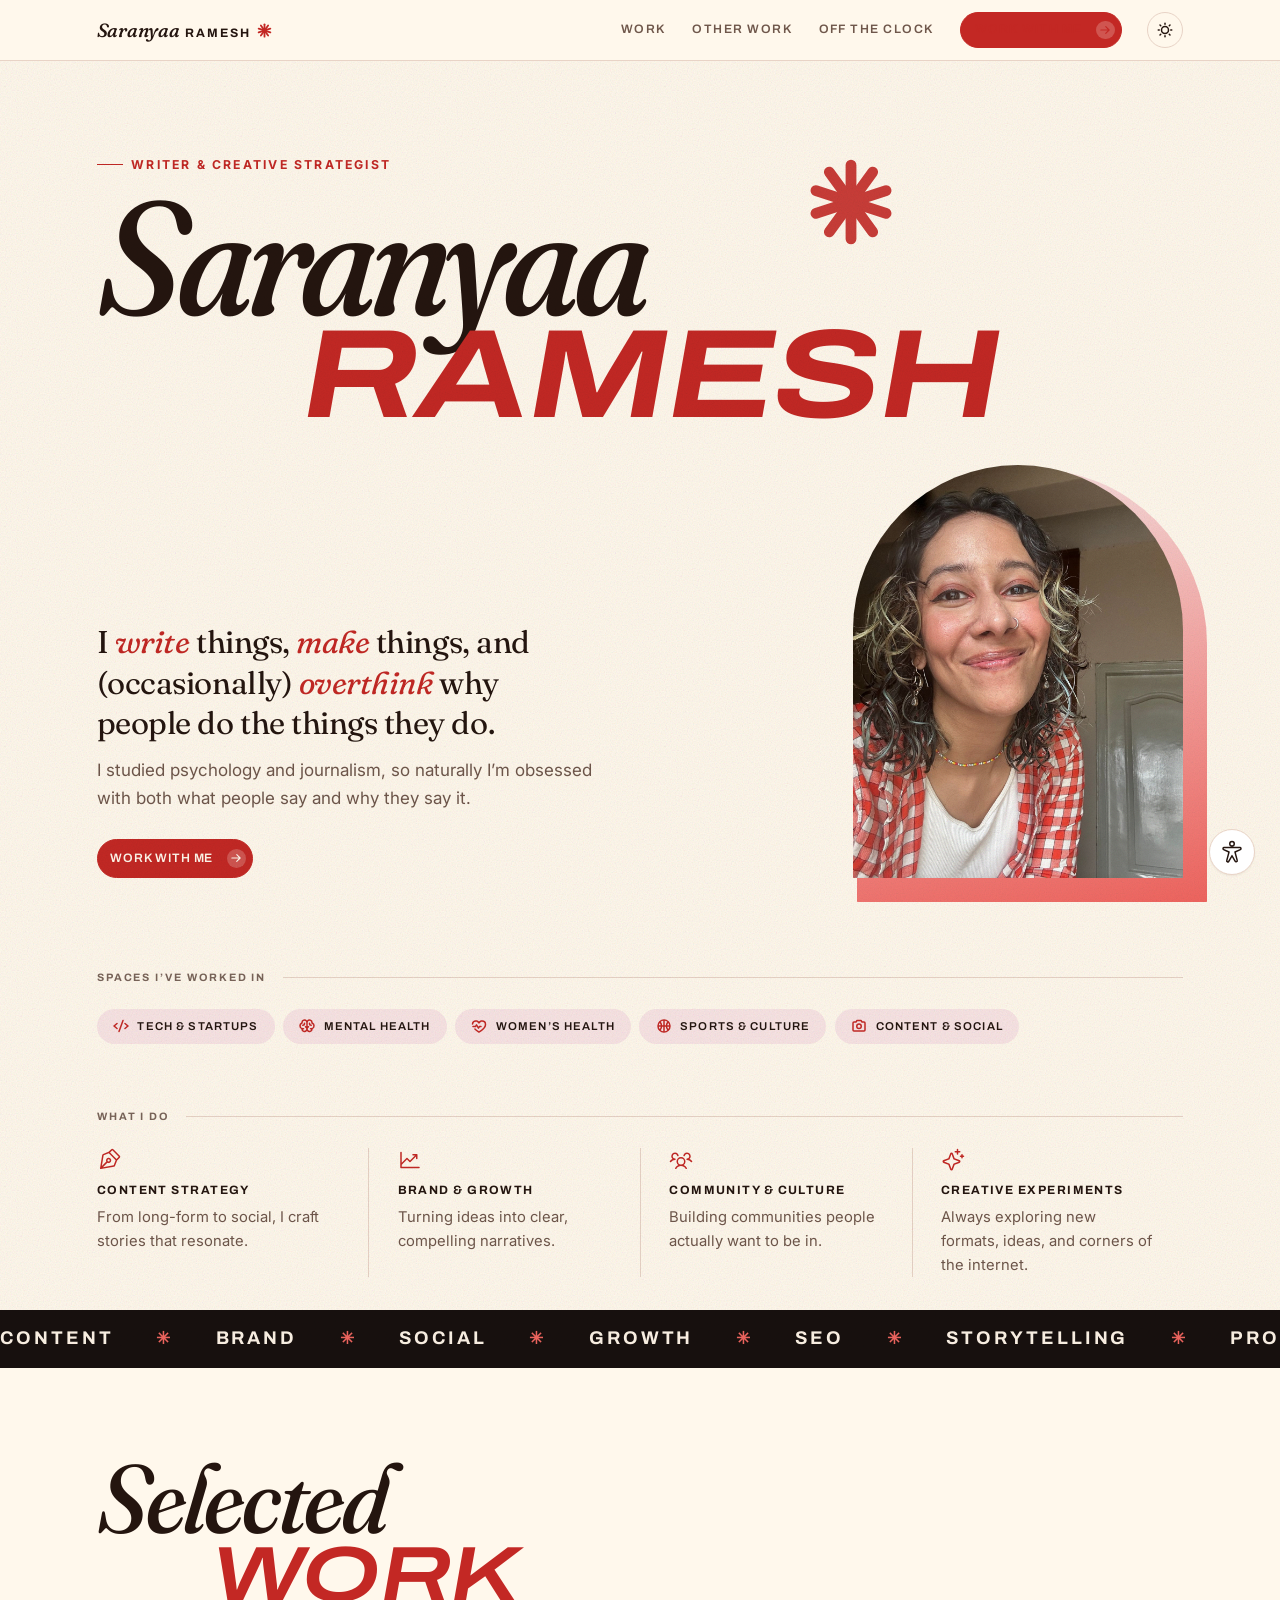
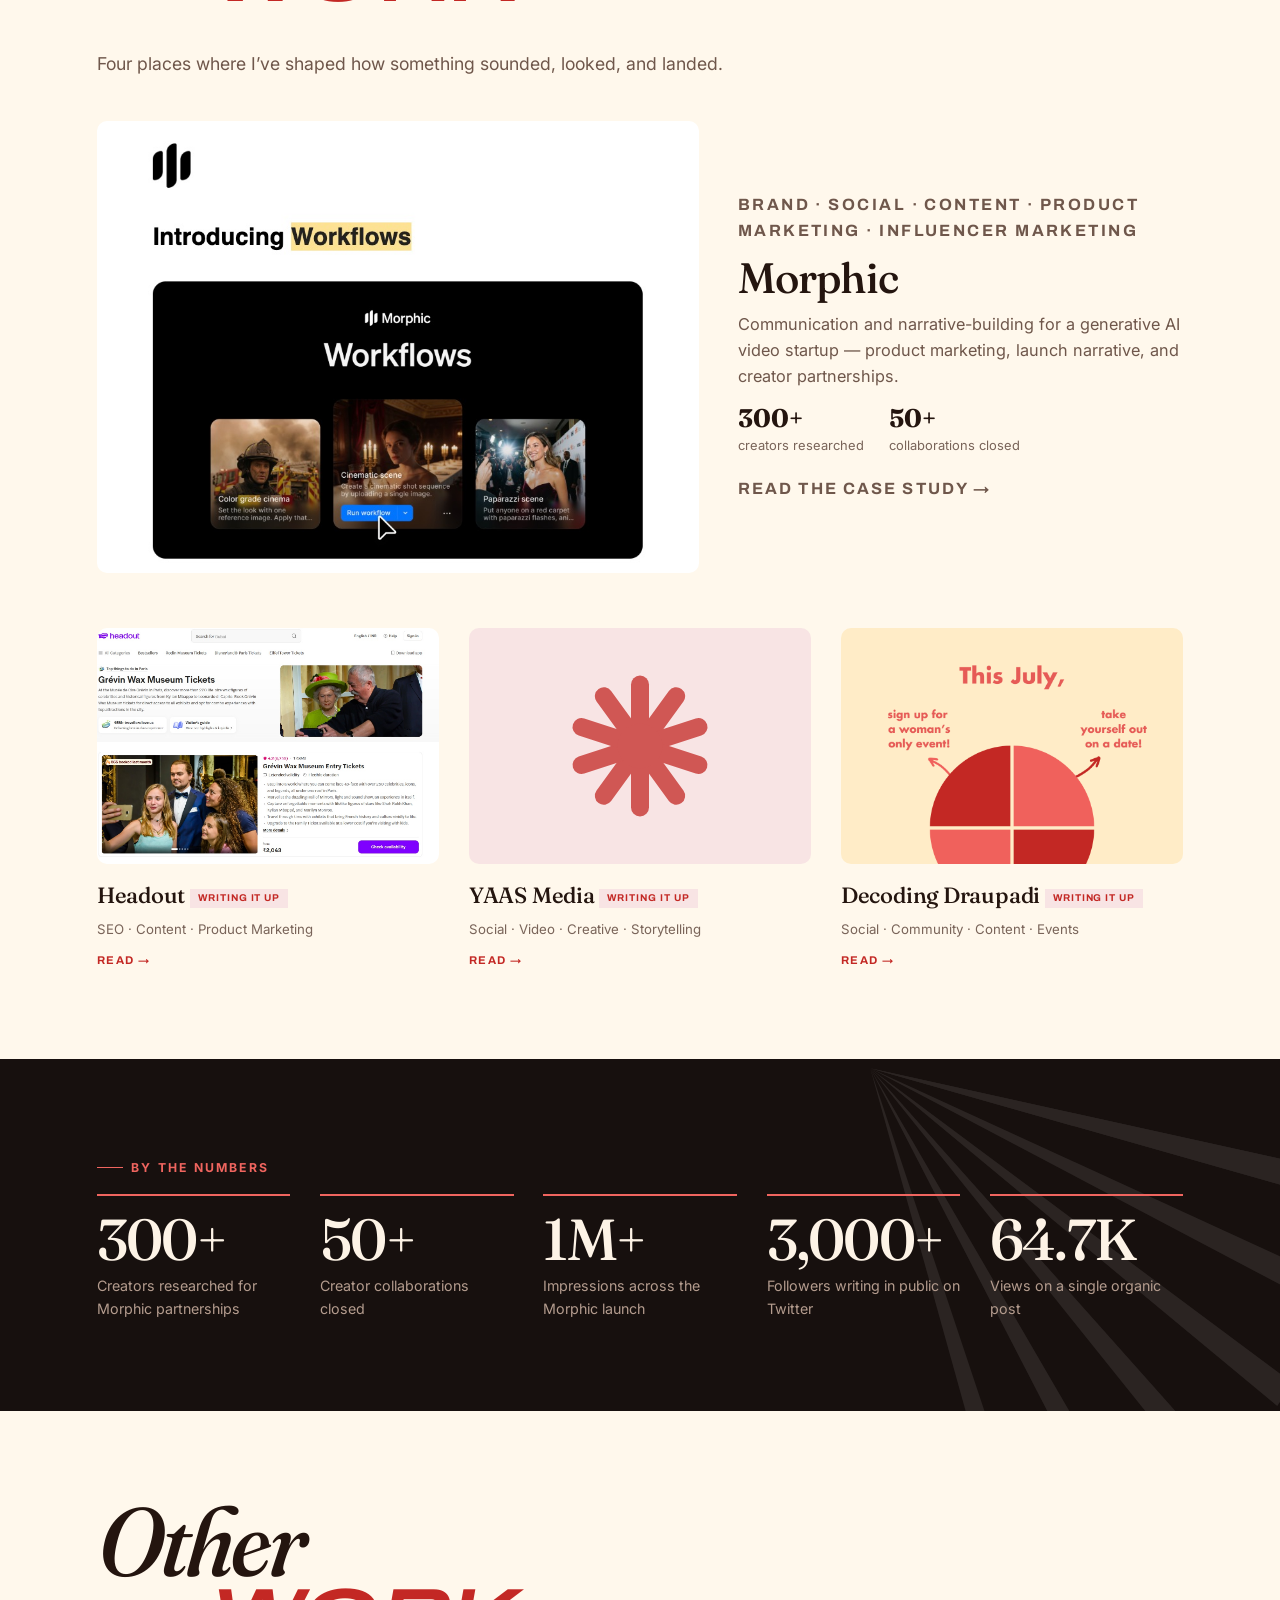
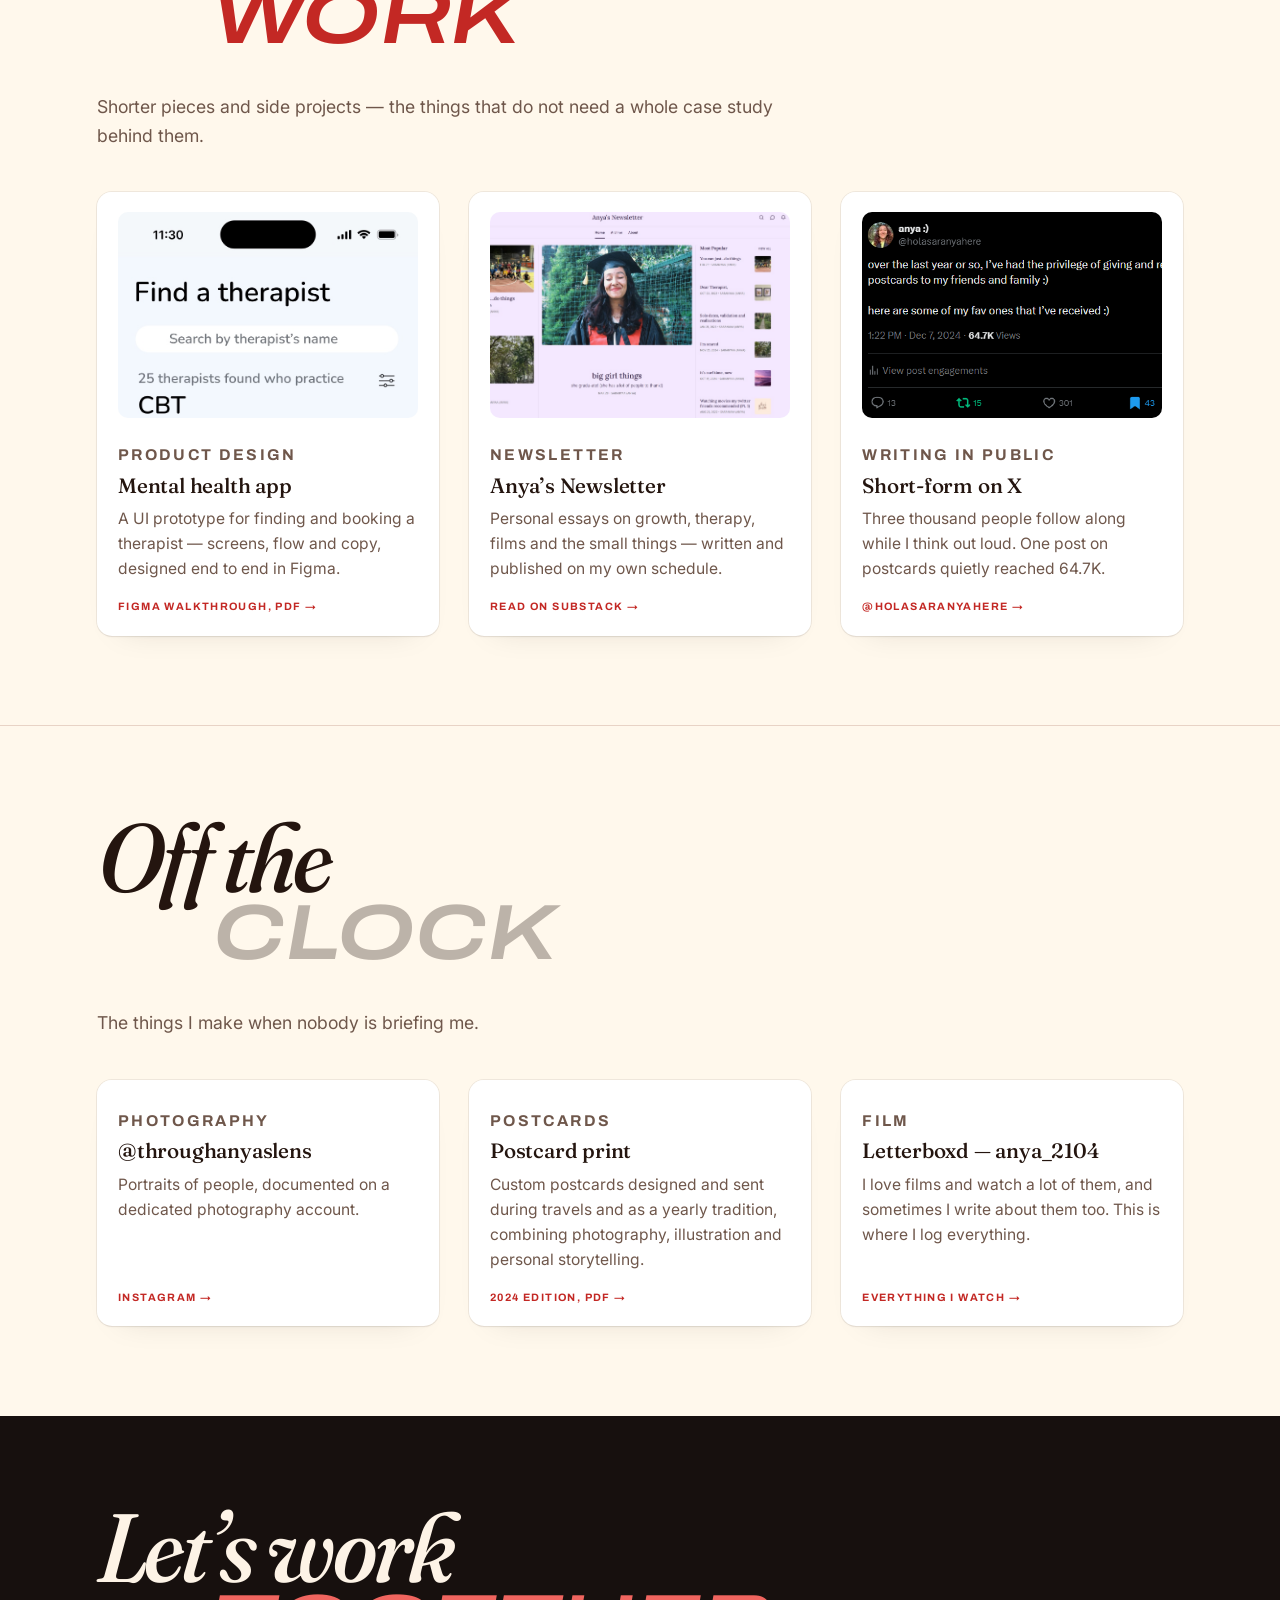
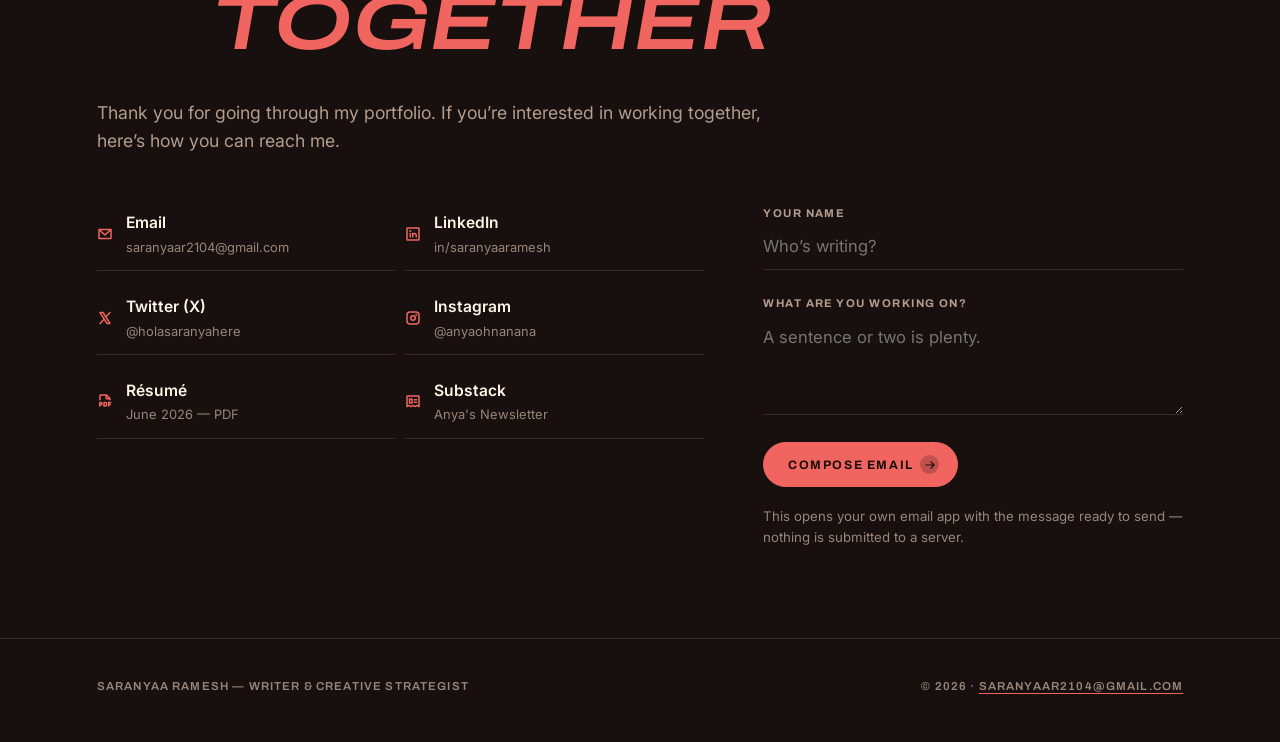
==== preview/index.html @ ff768390 "Refresh the /preview/ build with the wordmark, arrow, 1M figure and motion work" ====
<!DOCTYPE html>
<html lang="en" data-theme="light">
<head>
<meta charset="UTF-8">
<meta name="robots" content="noindex, nofollow">
<meta name="viewport" content="width=device-width, initial-scale=1.0">

<!-- ═══════════════════════════════════════════════════════════════════════
     SEO + social sharing. These absolute URLs are what make her name and photo
     appear when the link is pasted into LinkedIn, WhatsApp or Slack. If the
     site ever moves to a custom domain, update all five of them.
     ═══════════════════════════════════════════════════════════════════════ -->
<title>[Preview] Saranyaa Ramesh — Writer &amp; Creative Strategist</title>
<meta name="description" content="Saranyaa Ramesh is a writer and creative strategist with a background in psychology and journalism, working across content, brand, social, and growth — with selected work for Morphic, Headout, YAAS Media, and Decoding Draupadi.">
<meta name="author" content="Saranyaa Ramesh">
<meta name="robots" content="index, follow">
<meta name="theme-color" content="#fff8ec">
<link rel="canonical" href="https://saranyaaramesh2104.github.io/portfolio/">

<meta property="og:type" content="website">
<meta property="og:site_name" content="Saranyaa Ramesh">
<meta property="og:title" content="Saranyaa Ramesh — Writer &amp; Creative Strategist">
<meta property="og:description" content="Writer and creative strategist working across content, brand, social, and growth. Selected work for Morphic, Headout, YAAS Media, and Decoding Draupadi.">
<meta property="og:url" content="https://saranyaaramesh2104.github.io/portfolio/">
<meta property="og:image" content="https://saranyaaramesh2104.github.io/portfolio/assets/home-1.jpg">
<meta property="og:image:alt" content="Saranyaa Ramesh">
<meta name="twitter:card" content="summary_large_image">
<meta name="twitter:title" content="Saranyaa Ramesh — Writer &amp; Creative Strategist">
<meta name="twitter:description" content="Writer and creative strategist working across content, brand, social, and growth.">
<meta name="twitter:image" content="https://saranyaaramesh2104.github.io/portfolio/assets/home-1.jpg">
<meta name="twitter:creator" content="@holasaranyahere">

<link rel="icon" href="data:image/svg+xml,%3Csvg xmlns='http://www.w3.org/2000/svg' viewBox='0 0 100 100'%3E%3Crect width='100' height='100' fill='%23c32824'/%3E%3Ctext x='50' y='73' font-family='Georgia,serif' font-size='64' font-style='italic' fill='%23ffecc7' text-anchor='middle'%3ES%3C/text%3E%3C/svg%3E">

<link rel="preconnect" href="https://fonts.googleapis.com">
<link rel="preconnect" href="https://fonts.gstatic.com" crossorigin>
<link href="https://fonts.googleapis.com/css2?family=Archivo:ital,wdth,wght@0,62..125,400..700;1,62..125,400..700&family=Fraunces:ital,opsz,wght@0,9..144,400..700;1,9..144,400..700&family=Inter:wght@400;500;600;700&display=swap" rel="stylesheet">
<link rel="stylesheet" href="styles.css">

<!-- Marks that scripting is available. The scroll-in animation is scoped to
     html.js so that a failed script leaves the content visible, not blank. -->
<script>document.documentElement.classList.add('js');</script>

<script type="application/ld+json">
{
  "@context": "https://schema.org",
  "@type": "Person",
  "name": "Saranyaa Ramesh",
  "jobTitle": "Writer & Creative Strategist",
  "email": "mailto:saranyaar2104@gmail.com",
  "image": "../assets/home-1.jpg",
  "description": "Writer and creative strategist with a background in psychology and journalism, working across content, brand, social, and growth.",
  "knowsAbout": ["Content Strategy", "Copywriting", "SEO", "Brand Communication", "Social Media", "Product Marketing"],
  "sameAs": [
    "https://www.linkedin.com/in/saranyaaramesh/",
    "https://twitter.com/holasaranyahere",
    "https://www.instagram.com/anyaohnanana/",
    "https://www.instagram.com/throughanyaslens/",
    "https://letterboxd.com/anya_2104/"
  ]
}
</script>
</head>

<body>
<a class="skip-link" href="#main">Skip to content</a>

<!-- Follows the pointer on desktop. Hidden entirely on touch and under
     reduced motion; see .cursor-glow in the stylesheet. -->
<div class="cursor-glow" aria-hidden="true"></div>

<nav class="nav">
  <div class="wrap nav-inner">
    <a class="nav-logo" href="#" aria-label="Saranyaa Ramesh, back to top"><span class="nav-logo-first">Saranyaa</span><span class="nav-logo-last">Ramesh</span><svg class="nav-mark" width="15" height="15" viewBox="0 0 200 200" aria-hidden="true"><g fill="currentColor"> <g> <rect x="88" y="6" width="24" height="94" rx="12"/> <rect x="88" y="6" width="24" height="94" rx="12" transform="rotate(36 100 100)"/> <rect x="88" y="6" width="24" height="94" rx="12" transform="rotate(72 100 100)"/> <rect x="88" y="6" width="24" height="94" rx="12" transform="rotate(108 100 100)"/> <rect x="88" y="6" width="24" height="94" rx="12" transform="rotate(144 100 100)"/> <rect x="88" y="6" width="24" height="94" rx="12" transform="rotate(180 100 100)"/> <rect x="88" y="6" width="24" height="94" rx="12" transform="rotate(216 100 100)"/> <rect x="88" y="6" width="24" height="94" rx="12" transform="rotate(252 100 100)"/> <rect x="88" y="6" width="24" height="94" rx="12" transform="rotate(288 100 100)"/> <rect x="88" y="6" width="24" height="94" rx="12" transform="rotate(324 100 100)"/> </g> <circle cx="100" cy="100" r="30"/> </g></svg></a>
    <div class="nav-links">
      <a href="#work">Work</a>
      <a href="#other">Other work</a>
      <a href="#personal">Off the clock</a>
      <!-- Primary action reachable from anywhere, which is why Contact is a
           pill here rather than a fifth text link. -->
      <a class="pill pill--solid nav-cta" href="#contact">Work with me<span class="cta-go" aria-hidden="true"><svg width="12" height="12" viewBox="0 0 256 256" fill="currentColor" aria-hidden="true"><path d="M224.49,136.49l-72,72a12,12,0,0,1-17-17L187,140H40a12,12,0,0,1,0-24H187L135.51,64.48a12,12,0,0,1,17-17l72,72A12,12,0,0,1,224.49,136.49Z"/></svg></span></a>
      <button class="icon-btn" id="themeBtn" type="button" aria-label="Switch colour theme">
        <svg class="icon-sun" width="16" height="16" viewBox="0 0 256 256" fill="currentColor" aria-hidden="true"><path d="M116,36V20a12,12,0,0,1,24,0V36a12,12,0,0,1-24,0Zm80,92a68,68,0,1,1-68-68A68.07,68.07,0,0,1,196,128Zm-24,0a44,44,0,1,0-44,44A44.05,44.05,0,0,0,172,128ZM51.51,68.49a12,12,0,1,0,17-17l-12-12a12,12,0,0,0-17,17Zm0,119-12,12a12,12,0,0,0,17,17l12-12a12,12,0,1,0-17-17ZM196,72a12,12,0,0,0,8.49-3.51l12-12a12,12,0,0,0-17-17l-12,12A12,12,0,0,0,196,72Zm8.49,115.51a12,12,0,0,0-17,17l12,12a12,12,0,0,0,17-17ZM48,128a12,12,0,0,0-12-12H20a12,12,0,0,0,0,24H36A12,12,0,0,0,48,128Zm80,80a12,12,0,0,0-12,12v16a12,12,0,0,0,24,0V220A12,12,0,0,0,128,208Zm108-92H220a12,12,0,0,0,0,24h16a12,12,0,0,0,0-24Z"/></svg>
        <svg class="icon-moon" width="16" height="16" viewBox="0 0 256 256" fill="currentColor" aria-hidden="true"><path d="M236.37,139.4a12,12,0,0,0-12-3A84.07,84.07,0,0,1,119.6,31.59a12,12,0,0,0-15-15A108.86,108.86,0,0,0,49.69,55.07,108,108,0,0,0,136,228a107.09,107.09,0,0,0,64.93-21.69,108.86,108.86,0,0,0,38.44-54.94A12,12,0,0,0,236.37,139.4Zm-49.88,47.74A84,84,0,0,1,68.86,69.51,84.93,84.93,0,0,1,92.27,48.29Q92,52.13,92,56A108.12,108.12,0,0,0,200,164q3.87,0,7.71-.27A84.79,84.79,0,0,1,186.49,187.14Z"/></svg>
      </button>
    </div>
  </div>
</nav>

<main id="main">
<div id="home">

  <!-- ── Hero ─────────────────────────────────────────────────────────── -->
  <header class="hero">
    <img class="decor decor--aster parallax" data-speed="-0.22" src="../assets/shape-aster.svg" alt="" aria-hidden="true" width="200" height="200">

    <div class="wrap">
      <p class="eyebrow">Writer &amp; Creative Strategist</p>
      <h1 class="hero-name">
        <span class="n1">Saranyaa</span>
        <span class="n2">Ramesh</span>
      </h1>

      <div class="hero-grid">
        <div>
          <div class="hero-body">
            <p class="hero-hook">I <em>write</em> things, <em>make</em> things, and (occasionally) <em>overthink</em> why people do the things they do.</p>
            <p>I studied psychology and journalism, so naturally I’m obsessed with both what people say and why they say it.</p>
          </div>
          <div class="hero-cta">
            <a class="pill pill--solid" href="#contact">Work with me<span class="cta-go" aria-hidden="true"><svg width="12" height="12" viewBox="0 0 256 256" fill="currentColor" aria-hidden="true"><path d="M224.49,136.49l-72,72a12,12,0,0,1-17-17L187,140H40a12,12,0,0,1,0-24H187L135.51,64.48a12,12,0,0,1,17-17l72,72A12,12,0,0,1,224.49,136.49Z"/></svg></span></a>
          </div>
        </div>

        <div class="portrait-frame">
          <img class="portrait" src="../assets/home-1.jpg" width="1024" height="768"
               alt="Saranyaa Ramesh, smiling, with curly shoulder-length hair and a red checked shirt.">
        </div>
      </div>
    </div>
  </header>

  <!-- ── Spaces I've worked in ─────────────────────────────────────────
       Labels, not buttons, and deliberately not photographs: literal stock
       imagery for these subjects is the one thing that would make the page
       look templated. -->
  <section class="section section--tight reveal" id="spaces">
    <div class="wrap">
      <p class="strip-label">Spaces I&rsquo;ve worked in</p>
      <ul class="spaces">
        <li class="space"><svg width="16" height="16" viewBox="0 0 256 256" fill="currentColor" aria-hidden="true"><path d="M71.68,97.22,34.74,128l36.94,30.78a12,12,0,1,1-15.36,18.44l-48-40a12,12,0,0,1,0-18.44l48-40A12,12,0,0,1,71.68,97.22Zm176,21.56-48-40a12,12,0,1,0-15.36,18.44L221.26,128l-36.94,30.78a12,12,0,1,0,15.36,18.44l48-40a12,12,0,0,0,0-18.44ZM164.1,28.72a12,12,0,0,0-15.38,7.18l-64,176a12,12,0,0,0,7.18,15.37A11.79,11.79,0,0,0,96,228a12,12,0,0,0,11.28-7.9l64-176A12,12,0,0,0,164.1,28.72Z"/></svg>Tech &amp; startups</li>
        <li class="space"><svg width="16" height="16" viewBox="0 0 256 256" fill="currentColor" aria-hidden="true"><path d="M252,124a60.14,60.14,0,0,0-32-53.08,52,52,0,0,0-92-32.11A52,52,0,0,0,36,70.92a60,60,0,0,0,0,106.14,52,52,0,0,0,92,32.13,52,52,0,0,0,92-32.13A60.05,60.05,0,0,0,252,124ZM88,204a28,28,0,0,1-26.85-20.07c1,0,1.89.07,2.85.07h8a12,12,0,0,0,0-24H64A36,36,0,0,1,52,90.05a12,12,0,0,0,8-11.32V72a28,28,0,0,1,56,0v60.18a51.61,51.61,0,0,0-7.2-3.85,12,12,0,1,0-9.6,22A28,28,0,0,1,88,204Zm104-44h-8a12,12,0,0,0,0,24h8c1,0,1.9,0,2.85-.07a28,28,0,1,1-38-33.61,12,12,0,1,0-9.6-22,51.61,51.61,0,0,0-7.2,3.85V72a28,28,0,0,1,56,0v6.73a12,12,0,0,0,8,11.32,36,36,0,0,1-12,70Zm16-44a12,12,0,0,1-12,12,40,40,0,0,1-40-40V84a12,12,0,0,1,24,0v4a16,16,0,0,0,16,16A12,12,0,0,1,208,116ZM100,88a40,40,0,0,1-40,40,12,12,0,0,1,0-24A16,16,0,0,0,76,88V84a12,12,0,0,1,24,0Z"/></svg>Mental health</li>
        <li class="space"><svg width="16" height="16" viewBox="0 0 256 256" fill="currentColor" aria-hidden="true"><path d="M71.76,148H31.7a12,12,0,1,1,0-24H65.33l12.45-18.66a12,12,0,0,1,20,0l22,33,6-9a12,12,0,0,1,10-5.34h24a12,12,0,1,1,0,24h-17.6l-12.46,18.66a12,12,0,0,1-20,0l-22-33-6,9A12,12,0,0,1,71.76,148ZM177.91,36c-20.12,0-38,7.93-50.07,21.56C115.74,43.93,97.89,36,77.76,36A66,66,0,0,0,12.07,94.68,12,12,0,0,0,36,97.32,42,42,0,0,1,77.76,60c17.83,0,32.75,9.4,38.95,24.54a12,12,0,0,0,22.25,0C145.16,69.4,160.08,60,177.91,60A42.08,42.08,0,0,1,220,102c0,29.42-25.86,57.77-47.56,76.36a329,329,0,0,1-44.58,31.81c-10.87-6.45-35.37-22-56.51-42.73a12,12,0,1,0-16.84,17.12c30.39,29.81,66.15,49.2,67.66,50a12.06,12.06,0,0,0,11.39,0C138,232.14,244,174.34,244,102A66.12,66.12,0,0,0,177.91,36Z"/></svg>Women&rsquo;s health</li>
        <li class="space"><svg width="16" height="16" viewBox="0 0 256 256" fill="currentColor" aria-hidden="true"><path d="M128,20A108,108,0,1,0,236,128,108.12,108.12,0,0,0,128,20ZM60,177.28A83.59,83.59,0,0,1,44.87,140H75.14A83.1,83.1,0,0,1,60,177.28ZM44.87,116A83.59,83.59,0,0,1,60,78.72,83.1,83.1,0,0,1,75.14,116ZM116,211.13a83.63,83.63,0,0,1-39-16.46A106.94,106.94,0,0,0,99.34,140H116ZM116,116H99.34A106.94,106.94,0,0,0,77,61.33a83.63,83.63,0,0,1,39-16.46Zm80-37.28A83.59,83.59,0,0,1,211.13,116H180.86A83.1,83.1,0,0,1,196,78.72ZM140,211.13V140h16.66A106.94,106.94,0,0,0,179,194.67,83.63,83.63,0,0,1,140,211.13ZM156.66,116H140V44.87a83.63,83.63,0,0,1,39,16.46A106.94,106.94,0,0,0,156.66,116ZM196,177.28A83.1,83.1,0,0,1,180.86,140h30.27A83.59,83.59,0,0,1,196,177.28Z"/></svg>Sports &amp; culture</li>
        <li class="space"><svg width="16" height="16" viewBox="0 0 256 256" fill="currentColor" aria-hidden="true"><path d="M208,52H182.42L170,33.34A12,12,0,0,0,160,28H96a12,12,0,0,0-10,5.34L73.57,52H48A28,28,0,0,0,20,80V192a28,28,0,0,0,28,28H208a28,28,0,0,0,28-28V80A28,28,0,0,0,208,52Zm4,140a4,4,0,0,1-4,4H48a4,4,0,0,1-4-4V80a4,4,0,0,1,4-4H80a12,12,0,0,0,10-5.34L102.42,52h51.15L166,70.66A12,12,0,0,0,176,76h32a4,4,0,0,1,4,4ZM128,84a48,48,0,1,0,48,48A48.05,48.05,0,0,0,128,84Zm0,72a24,24,0,1,1,24-24A24,24,0,0,1,128,156Z"/></svg>Content &amp; social</li>
      </ul>
    </div>
  </section>

  <!-- ── What I do ─────────────────────────────────────────────────────
       Replaces the old "What I can do for you" section further down. -->
  <section class="section section--tight reveal" id="doing">
    <div class="wrap">
      <p class="strip-label">What I do</p>
      <ul class="doing">
        <li class="doing-item">
          <svg class="doing-icon" width="24" height="24" viewBox="0 0 256 256" fill="currentColor" aria-hidden="true"><path d="M248,92.68a15.86,15.86,0,0,0-4.69-11.31L174.63,12.68a16,16,0,0,0-22.63,0L123.57,41.11l-58,21.77A16.06,16.06,0,0,0,55.35,75.23L32.11,214.68A8,8,0,0,0,40,224a8.4,8.4,0,0,0,1.32-.11l139.44-23.24a16,16,0,0,0,12.35-10.17l21.77-58L243.31,104A15.87,15.87,0,0,0,248,92.68Zm-69.87,92.19L63.32,204l47.37-47.37a28,28,0,1,0-11.32-11.32L52,192.7,71.13,77.86,126,57.29,198.7,130ZM112,132a12,12,0,1,1,12,12A12,12,0,0,1,112,132Zm96-15.32L139.31,48l24-24L232,92.68Z"/></svg>
          <h3>Content strategy</h3>
          <p>From long-form to social, I craft stories that resonate.</p>
        </li>
        <li class="doing-item">
          <svg class="doing-icon" width="24" height="24" viewBox="0 0 256 256" fill="currentColor" aria-hidden="true"><path d="M232,208a8,8,0,0,1-8,8H32a8,8,0,0,1-8-8V48a8,8,0,0,1,16,0V156.69l50.34-50.35a8,8,0,0,1,11.32,0L128,132.69,180.69,80H160a8,8,0,0,1,0-16h40a8,8,0,0,1,8,8v40a8,8,0,0,1-16,0V91.31l-58.34,58.35a8,8,0,0,1-11.32,0L96,123.31l-56,56V200H224A8,8,0,0,1,232,208Z"/></svg>
          <h3>Brand &amp; growth</h3>
          <p>Turning ideas into clear, compelling narratives.</p>
        </li>
        <li class="doing-item">
          <svg class="doing-icon" width="24" height="24" viewBox="0 0 256 256" fill="currentColor" aria-hidden="true"><path d="M244.8,150.4a8,8,0,0,1-11.2-1.6A51.6,51.6,0,0,0,192,128a8,8,0,0,1-7.37-4.89,8,8,0,0,1,0-6.22A8,8,0,0,1,192,112a24,24,0,1,0-23.24-30,8,8,0,1,1-15.5-4A40,40,0,1,1,219,117.51a67.94,67.94,0,0,1,27.43,21.68A8,8,0,0,1,244.8,150.4ZM190.92,212a8,8,0,1,1-13.84,8,57,57,0,0,0-98.16,0,8,8,0,1,1-13.84-8,72.06,72.06,0,0,1,33.74-29.92,48,48,0,1,1,58.36,0A72.06,72.06,0,0,1,190.92,212ZM128,176a32,32,0,1,0-32-32A32,32,0,0,0,128,176ZM72,120a8,8,0,0,0-8-8A24,24,0,1,1,87.24,82a8,8,0,1,0,15.5-4A40,40,0,1,0,37,117.51,67.94,67.94,0,0,0,9.6,139.19a8,8,0,1,0,12.8,9.61A51.6,51.6,0,0,1,64,128,8,8,0,0,0,72,120Z"/></svg>
          <h3>Community &amp; culture</h3>
          <p>Building communities people actually want to be in.</p>
        </li>
        <li class="doing-item">
          <svg class="doing-icon" width="24" height="24" viewBox="0 0 256 256" fill="currentColor" aria-hidden="true"><path d="M197.58,129.06,146,110l-19-51.62a15.92,15.92,0,0,0-29.88,0L78,110l-51.62,19a15.92,15.92,0,0,0,0,29.88L78,178l19,51.62a15.92,15.92,0,0,0,29.88,0L146,178l51.62-19a15.92,15.92,0,0,0,0-29.88ZM137,164.22a8,8,0,0,0-4.74,4.74L112,223.85,91.78,169A8,8,0,0,0,87,164.22L32.15,144,87,123.78A8,8,0,0,0,91.78,119L112,64.15,132.22,119a8,8,0,0,0,4.74,4.74L191.85,144ZM144,40a8,8,0,0,1,8-8h16V16a8,8,0,0,1,16,0V32h16a8,8,0,0,1,0,16H184V64a8,8,0,0,1-16,0V48H152A8,8,0,0,1,144,40ZM248,88a8,8,0,0,1-8,8h-8v8a8,8,0,0,1-16,0V96h-8a8,8,0,0,1,0-16h8V72a8,8,0,0,1,16,0v8h8A8,8,0,0,1,248,88Z"/></svg>
          <h3>Creative experiments</h3>
          <p>Always exploring new formats, ideas, and corners of the internet.</p>
        </li>
      </ul>
    </div>
  </section>

  <!-- ── Marquee ──────────────────────────────────────────────────────── -->
  <div class="marquee ink" aria-hidden="true">
    <div class="marquee-track">
      <span>Content</span><span>Brand</span><span>Social</span><span>Growth</span><span>SEO</span><span>Storytelling</span><span>Product Marketing</span><span>Creator Partnerships</span>
    </div>
    <div class="marquee-track">
      <span>Content</span><span>Brand</span><span>Social</span><span>Growth</span><span>SEO</span><span>Storytelling</span><span>Product Marketing</span><span>Creator Partnerships</span>
    </div>
  </div>

  <!-- ── Selected work ────────────────────────────────────────────────── -->
  <section class="section reveal" id="work">
    <div class="wrap">
      <div class="section-head">
        <h2 class="dsplit"><span class="dsplit-a">Selected</span><span class="dsplit-b">Work</span></h2>
        <p class="section-intro">Four places where I’ve shaped how something sounded, looked, and landed.</p>
      </div>

      <a class="feature" href="#/morphic">
        <img class="feature-img" src="../assets/morphic-product-marketing-launch-3.jpg" loading="lazy"
             alt="Morphic launch email introducing Workflows, with a product preview and a call to action." width="940" height="1306">
        <div class="feature-body">
          <p class="feature-kicker">Brand · Social · Content · Product Marketing · Influencer Marketing</p>
          <h3>Morphic</h3>
          <p>Communication and narrative-building for a generative AI video startup — product marketing, launch narrative, and creator partnerships.</p>
          <div class="feature-metrics">
            <div><b>300+</b><span>creators researched</span></div>
            <div><b>50+</b><span>collaborations closed</span></div>
          </div>
          <p class="work-card-more">Read the case study →</p>
        </div>
      </a>

      <div class="work-row">
        <a class="work-card" href="#/headout">
          <img class="work-card-img" src="../assets/home-writing-marketing-1.jpg" loading="lazy"
               alt="Headout landing page for Grévin Wax Museum tickets in Paris." width="1327" height="871">
          <div class="work-card-body">
            <h3>Headout <span class="badge-soon">Writing it up</span></h3>
            <p class="work-card-tags">SEO · Content · Product Marketing</p>
            <p class="work-card-more">Read →</p>
          </div>
        </a>

        <a class="work-card" href="#/yaas-media">
          <div class="work-card-blank"><img src="../assets/shape-aster.svg" alt="" aria-hidden="true" width="200" height="200"></div>
          <div class="work-card-body">
            <h3>YAAS Media <span class="badge-soon">Writing it up</span></h3>
            <p class="work-card-tags">Social · Video · Creative · Storytelling</p>
            <p class="work-card-more">Read →</p>
          </div>
        </a>

        <a class="work-card" href="#/decoding-draupadi">
          <img class="work-card-img" src="../assets/home-design-1.png" loading="lazy"
               alt="Decoding Draupadi social post in red on cream reading ‘This July’ with four self-care prompts." width="1080" height="1080">
          <div class="work-card-body">
            <h3>Decoding Draupadi <span class="badge-soon">Writing it up</span></h3>
            <p class="work-card-tags">Social · Community · Content · Events</p>
            <p class="work-card-more">Read →</p>
          </div>
        </a>
      </div>

    </div>
  </section>

  <!-- ── Numbers ──────────────────────────────────────────────────────── -->
  <section class="section ink reveal">
    <img class="decor decor--burst parallax" data-speed="-0.06" src="../assets/shape-burst.svg" alt="" aria-hidden="true" width="400" height="400">
    <div class="wrap">
      <p class="eyebrow">By the numbers</p>
      <div class="stats">
        <div class="stat"><b>300+</b><span>Creators researched for Morphic partnerships</span></div>
        <div class="stat"><b>50+</b><span>Creator collaborations closed</span></div>
        <div class="stat"><b>1M+</b><span>Impressions across the Morphic launch</span></div>
        <div class="stat"><b>3,000+</b><span>Followers writing in public on Twitter</span></div>
        <div class="stat"><b>64.7K</b><span>Views on a single organic post</span></div>
      </div>
    </div>
  </section>

  <!-- ── Personal projects ────────────────────────────────────────────── -->
  <!-- ── Other work ───────────────────────────────────────────────────
       Shorter pieces that do not need a whole case study.
       To add one, copy a whole <a class="tile"> ... </a> block below.
       Drop the tile-img line if an item has no picture. -->
  <section class="section reveal" id="other">
    <div class="wrap">
      <div class="section-head">
        <h2 class="dsplit"><span class="dsplit-a">Other</span><span class="dsplit-b">Work</span></h2>
        <p class="section-intro">Shorter pieces and side projects — the things that do not need a whole case study behind them.</p>
      </div>

      <div class="tile-grid tile-grid--wide">
        <a class="tile" href="../assets/home-design-5.pdf" target="_blank" rel="noopener">
          <img class="tile-img" src="../assets/other-ui-prototype.jpg" loading="lazy"
               alt="Mobile app screen titled Find a therapist, with a search field and a list of therapists filtered to CBT." width="738" height="507">
          <p class="tile-kicker">Product design</p>
          <h3>Mental health app</h3>
          <p>A UI prototype for finding and booking a therapist — screens, flow and copy, designed end to end in Figma.</p>
          <span class="tile-go">Figma walkthrough, PDF →</span>
        </a>

        <a class="tile" href="https://saranyaa1310.substack.com/" target="_blank" rel="noopener">
          <img class="tile-img" src="../assets/home-writing-marketing-5.jpg" loading="lazy"
               alt="Anya’s Newsletter homepage on Substack, showing recent essays and a most-popular list." width="1600" height="857">
          <p class="tile-kicker">Newsletter</p>
          <h3>Anya’s Newsletter</h3>
          <p>Personal essays on growth, therapy, films and the small things — written and published on my own schedule.</p>
          <span class="tile-go">Read on Substack →</span>
        </a>

        <a class="tile" href="https://twitter.com/holasaranyahere" target="_blank" rel="noopener">
          <img class="tile-img tile-img--left" src="../assets/home-content-2.png" loading="lazy"
               alt="A post on X from @holasaranyahere about sending postcards, showing 64.7K views." width="584" height="322">
          <p class="tile-kicker">Writing in public</p>
          <h3>Short-form on X</h3>
          <p>Three thousand people follow along while I think out loud. One post on postcards quietly reached 64.7K.</p>
          <span class="tile-go">@holasaranyahere →</span>
        </a>
      </div>
    </div>
  </section>

  <section class="section section--hair reveal" id="personal">
    <div class="wrap">
      <div class="section-head">
        <h2 class="dsplit dsplit--muted"><span class="dsplit-a">Off the</span><span class="dsplit-b">Clock</span></h2>
        <p class="section-intro">The things I make when nobody is briefing me.</p>
      </div>

      <!-- Add another one by copying a whole <a class="tile"> ... </a> block. -->
      <div class="tile-grid">
        <a class="tile" href="https://www.instagram.com/throughanyaslens/" target="_blank" rel="noopener">
          <p class="tile-kicker">Photography</p>
          <h3>@throughanyaslens</h3>
          <p>Portraits of people, documented on a dedicated photography account.</p>
          <span class="tile-go">Instagram →</span>
        </a>

        <a class="tile" href="../assets/home-postcards-1.pdf" target="_blank" rel="noopener">
          <p class="tile-kicker">Postcards</p>
          <h3>Postcard print</h3>
          <p>Custom postcards designed and sent during travels and as a yearly tradition, combining photography, illustration and personal storytelling.</p>
          <span class="tile-go">2024 edition, PDF →</span>
        </a>

        <a class="tile" href="https://letterboxd.com/anya_2104/" target="_blank" rel="noopener">
          <p class="tile-kicker">Film</p>
          <h3>Letterboxd — anya_2104</h3>
          <p>I love films and watch a lot of them, and sometimes I write about them too. This is where I log everything.</p>
          <span class="tile-go">Everything I watch →</span>
        </a>
      </div>
    </div>
  </section>

  <!-- ── Contact ──────────────────────────────────────────────────────── -->
  <section class="section ink reveal" id="contact">
    <div class="wrap">
      <div class="section-head">
        <h2 class="dsplit"><span class="dsplit-a">Let’s work</span><span class="dsplit-b">Together</span></h2>
        <p class="section-intro">Thank you for going through my portfolio. If you’re interested in working together, here’s how you can reach me.</p>
      </div>

      <div class="contact-grid">
        <div class="link-cards">
          <a class="link-card" href="mailto:saranyaar2104@gmail.com">
            <svg width="16" height="16" viewBox="0 0 256 256" fill="currentColor" aria-hidden="true"><path d="M224,44H32A12,12,0,0,0,20,56V192a20,20,0,0,0,20,20H216a20,20,0,0,0,20-20V56A12,12,0,0,0,224,44ZM193.15,68,128,127.72,62.85,68ZM44,188V83.28l75.89,69.57a12,12,0,0,0,16.22,0L212,83.28V188Z"/></svg>
            <span class="link-card-text"><strong>Email</strong><span>saranyaar2104@gmail.com</span></span>
          </a>

          <a class="link-card" href="https://www.linkedin.com/in/saranyaaramesh/" target="_blank" rel="noopener">
            <svg width="16" height="16" viewBox="0 0 256 256" fill="currentColor" aria-hidden="true"><path d="M216,20H40A20,20,0,0,0,20,40V216a20,20,0,0,0,20,20H216a20,20,0,0,0,20-20V40A20,20,0,0,0,216,20Zm-4,192H44V44H212ZM112,176V120a12,12,0,0,1,21.43-7.41A40,40,0,0,1,192,148v28a12,12,0,0,1-24,0V148a16,16,0,0,0-32,0v28a12,12,0,0,1-24,0ZM96,120v56a12,12,0,0,1-24,0V120a12,12,0,0,1,24,0ZM68,80A16,16,0,1,1,84,96,16,16,0,0,1,68,80Z"/></svg>
            <span class="link-card-text"><strong>LinkedIn</strong><span>in/saranyaaramesh</span></span>
          </a>

          <a class="link-card" href="https://twitter.com/holasaranyahere" target="_blank" rel="noopener">
            <svg width="16" height="16" viewBox="0 0 256 256" fill="currentColor" aria-hidden="true"><path d="M218.12,209.56l-61-95.8,59.72-65.69a12,12,0,0,0-17.76-16.14L143.81,92.77,106.12,33.56A12,12,0,0,0,96,28H48A12,12,0,0,0,37.88,46.44l61,95.8L39.12,207.93a12,12,0,1,0,17.76,16.14l55.31-60.84,37.69,59.21A12,12,0,0,0,160,228h48a12,12,0,0,0,10.12-18.44ZM166.59,204,69.86,52H89.41l96.73,152Z"/></svg>
            <span class="link-card-text"><strong>Twitter (X)</strong><span>@holasaranyahere</span></span>
          </a>

          <a class="link-card" href="https://www.instagram.com/anyaohnanana/" target="_blank" rel="noopener">
            <svg width="16" height="16" viewBox="0 0 256 256" fill="currentColor" aria-hidden="true"><path d="M128,80a48,48,0,1,0,48,48A48.05,48.05,0,0,0,128,80Zm0,72a24,24,0,1,1,24-24A24,24,0,0,1,128,152ZM176,20H80A60.07,60.07,0,0,0,20,80v96a60.07,60.07,0,0,0,60,60h96a60.07,60.07,0,0,0,60-60V80A60.07,60.07,0,0,0,176,20Zm36,156a36,36,0,0,1-36,36H80a36,36,0,0,1-36-36V80A36,36,0,0,1,80,44h96a36,36,0,0,1,36,36ZM196,76a16,16,0,1,1-16-16A16,16,0,0,1,196,76Z"/></svg>
            <span class="link-card-text"><strong>Instagram</strong><span>@anyaohnanana</span></span>
          </a>

          <a class="link-card" href="../assets/saranyaa-resume.pdf" target="_blank" rel="noopener">
            <svg width="16" height="16" viewBox="0 0 256 256" fill="currentColor" aria-hidden="true"><path d="M200,164v8h12a12,12,0,0,1,0,24H200v12a12,12,0,0,1-24,0V152a12,12,0,0,1,12-12h32a12,12,0,0,1,0,24ZM92,172a32,32,0,0,1-32,32H56v4a12,12,0,0,1-24,0V152a12,12,0,0,1,12-12H60A32,32,0,0,1,92,172Zm-24,0a8,8,0,0,0-8-8H56v16h4A8,8,0,0,0,68,172Zm100,8a40,40,0,0,1-40,40H112a12,12,0,0,1-12-12V152a12,12,0,0,1,12-12h16A40,40,0,0,1,168,180Zm-24,0a16,16,0,0,0-16-16h-4v32h4A16,16,0,0,0,144,180ZM36,108V40A20,20,0,0,1,56,20h96a12,12,0,0,1,8.49,3.52l56,56A12,12,0,0,1,220,88v20a12,12,0,0,1-24,0v-4H148a12,12,0,0,1-12-12V44H60v64a12,12,0,0,1-24,0ZM160,57V80h23Z"/></svg>
            <span class="link-card-text"><strong>Résumé</strong><span>June 2026 — PDF</span></span>
          </a>

              <a class="link-card" href="https://saranyaa1310.substack.com/" target="_blank" rel="noopener">
            <svg width="16" height="16" viewBox="0 0 256 256" fill="currentColor" aria-hidden="true"><path d="M216,36H40A20,20,0,0,0,20,56V216a12,12,0,0,0,17.37,10.73L64,213.42l26.63,13.31a12,12,0,0,0,10.74,0L128,213.42l26.63,13.31a12,12,0,0,0,10.74,0L192,213.42l26.63,13.31A12,12,0,0,0,236,216V56A20,20,0,0,0,216,36Zm-4,160.58-14.63-7.31a12,12,0,0,0-10.74,0L160,202.58l-26.63-13.31a12,12,0,0,0-10.74,0L96,202.58,69.37,189.27a12,12,0,0,0-10.74,0L44,196.58V60H212ZM136,108a12,12,0,0,1,12-12h36a12,12,0,0,1,0,24H148A12,12,0,0,1,136,108Zm0,40a12,12,0,0,1,12-12h36a12,12,0,0,1,0,24H148A12,12,0,0,1,136,148ZM72,172h40a12,12,0,0,0,12-12V96a12,12,0,0,0-12-12H72A12,12,0,0,0,60,96v64A12,12,0,0,0,72,172Zm12-64h16v40H84Z"/></svg>
            <span class="link-card-text"><strong>Substack</strong><span>Anya's Newsletter</span></span>
          </a>
        </div>

        <form class="compose" id="composer" data-email="saranyaar2104@gmail.com">
          <div>
            <label for="cName">Your name</label>
            <input id="cName" name="name" type="text" autocomplete="name" placeholder="Who’s writing?">
          </div>
          <div>
            <label for="cNote">What are you working on?</label>
            <textarea id="cNote" name="note" placeholder="A sentence or two is plenty."
                      aria-describedby="cNoteError"></textarea>
            <p class="field-error" id="cNoteError" role="alert" hidden>Add a line about what you are working on, so the email does not arrive empty.</p>
          </div>
          <button class="btn" type="submit">Compose email<span class="cta-go" aria-hidden="true"><svg width="12" height="12" viewBox="0 0 256 256" fill="currentColor" aria-hidden="true"><path d="M224.49,136.49l-72,72a12,12,0,0,1-17-17L187,140H40a12,12,0,0,1,0-24H187L135.51,64.48a12,12,0,0,1,17-17l72,72A12,12,0,0,1,224.49,136.49Z"/></svg></span></button>
          <p class="compose-hint">This opens your own email app with the message ready to send — nothing is submitted to a server.</p>
        </form>
      </div>
    </div>
  </section>
</div>

<!-- ═══════════════════════════════════════════════════════════════════════
     CASE STUDIES
     These live in the page as ordinary HTML so that Google and link previews
     can read them. The script in assets/app.js shows one and hides the home
     view when the address ends in #/morphic, #/headout and so on.
     ═══════════════════════════════════════════════════════════════════════ -->

<!-- ── Morphic ──────────────────────────────────────────────────────────── -->
<article class="case" id="case-morphic" hidden>
  <div class="wrap">
    <a class="case-back" href="#">← All work</a>
    <p class="case-tagline">Brand · Social · Content · Product Marketing</p>
    <h1 class="dsplit"><span class="dsplit-a">Morphic</span><span class="dsplit-b">Case Study</span></h1>
    <p class="case-summary">Communication and narrative-building for a generative AI video startup.</p>

    <div class="metrics">
      <div class="metric"><b>300+</b><span>creators researched</span></div>
      <div class="metric"><b>50+</b><span>creator collaborations closed</span></div>
      <div class="metric"><b>1M+</b><span>impressions across the launch</span></div>
    </div>

    <section class="case-section">
      <h2>The role</h2>
      <p>I joined Morphic as a Communication &amp; Narrative Operator, working across product marketing, brand communication, creator partnerships, and written content. My role sat at the intersection of strategy and execution: shaping how we talked about the product, building narratives around launches and campaigns, and getting those stories in front of the right audiences.</p>
    </section>

    <section class="case-section">
      <h2>Product marketing &amp; launch</h2>
      <p>The Workflows launch ran across the founder’s personal account, the brand’s social channels, LinkedIn, and email — one narrative, retuned for each place it landed.</p>
      <div class="shots shots--tight shots--slides">
        <figure>
          <img class="shot shot--fit-tall" src="../assets/morphic-product-marketing-launch-1.png" loading="lazy"
               alt="Launch thread from Morphic founder Jaynti Kanani introducing Workflows, listing 72 available workflows." width="1152" height="1334">
          <figcaption>Founder launch thread on X</figcaption>
        </figure>
        <figure>
          <img class="shot shot--fit-tall" src="../assets/morphic-product-marketing-launch-2.png" loading="lazy"
               alt="Instagram post from @morphicstudios introducing Workflows with the same storyboarding and UGC framing." width="960" height="808">
          <figcaption>Brand channel — Instagram</figcaption>
        </figure>
        <figure>
          <img class="shot shot--fit-tall" src="../assets/morphic-product-marketing-launch-3.jpg" loading="lazy"
               alt="Morphic launch email headed ‘Introducing Workflows’ with a product preview and a ‘Check out launch’ button." width="940" height="1306">
          <figcaption>Launch email</figcaption>
        </figure>
        <figure>
          <img class="shot shot--fit-tall" src="../assets/morphic-product-marketing-launch-4.png" loading="lazy"
               alt="Morphic LinkedIn post announcing Workflows as the biggest thing shipped to date." width="1088" height="954">
          <figcaption>LinkedIn announcement</figcaption>
        </figure>
      </div>
    </section>

    <!-- TODO Saranyaa: the sections below are the ones reviewers ask about
         most. Write them and delete the dashed boxes. -->
    <section class="case-section">
      <h2>Creator partnerships</h2>
  <div class="creator-partnerships">

  <div class="creator-point">
    <h3>01 | HOW I FOUND THE RIGHT CREATORS</h3>
    <p>I researched 300+ creators, looking at average views, posting consistency, audience demographics, country, and overall audience fit. I used creator analytics tools to understand whether someone had a genuinely engaged audience rather than just a big follower count.</p>
  </div>

  <div class="creator-point">
    <h3>02 | WHAT MADE THE OUTREACH WORK</h3>
    <p>We offered creators a combination of affiliate partnerships and paid collaborations. My outreach was personalised. I referenced 2 to 3 of their own videos, shared relevant reference videos, and showed them how Morphic’s features could help them create something similar. The personalisation mattered. Creators responded because they could tell we had actually looked at their work rather than sending them a mass pitch.</p>
  </div>

  <div class="creator-point">
    <h3>03 | A COLLABORATION THAT STOOD OUT</h3>
    <p>One collaboration I particularly enjoyed was with <strong>@cyborggirll</strong>, an Indian creator making some really interesting work. We had a clear understanding of what we wanted to create together, which made the collaboration feel natural from the start. I especially enjoyed being able to work with a creator whose style and ideas felt fresh and different.</p>
  </div>

</div>
    </section>

    <section class="case-section">
  <h2>What I’d do differently</h2>
  <p>I would have built a more structured way to track creator performance and used those insights more consistently to shape future briefs. That would have helped us understand which features and creative approaches were actually resonating, and make a stronger case for what creators should showcase.</p>
</section>
       
  </div>
</article>

<!-- ── Headout ──────────────────────────────────────────────────────────── -->
<article class="case" id="case-headout" hidden>
  <div class="wrap">
    <a class="case-back" href="#">← All work</a>
    <p class="case-tagline">SEO · Content · Product Marketing</p>
    <h1 class="dsplit"><span class="dsplit-a">Headout</span><span class="dsplit-b">Case Study</span></h1>
    <p class="case-summary">SEO and landing page copy for a global experiences marketplace.</p>

    <section class="case-section">
      <h2>What I did at Headout</h2>
      <p>I turned search queries into landing pages people could actually use. I researched keywords and search intent, figured out what information travellers were looking for, and used that to structure and write SEO-focused pages for experiences including the Grévin Museum and Agafay Desert.</p>
    </section>

    <section class="case-section">
      <h2>The brief</h2>
    <div class="brief-point">
  <h3>What was Headout trying to achieve?</h3>
  <p>Headout wanted to improve its organic visibility for high-intent searches around experiences and attractions, creating landing pages that could rank well while giving potential customers the information they needed to make a booking.</p>
</div>

<div class="brief-point">
  <h3>What was my remit?</h3>
  <p>I handled SEO end to end across the Italy and France markets, covering keyword research, search intent, page structure, and landing page copy. I worked across the full page, from deciding what to target and how to structure it to writing the final copy.</p>
</div>
    </section>

    <section class="case-section">
      <h2>How I worked</h2>
     <div class="creator-point">
  <h3>01 | HOW I PICKED THE KEYWORDS</h3>
  <p>I used tools like Keywords Everywhere and Google Search Console to research search volume and identify keywords with strong potential. I also looked at worldwide search data to understand what people were searching for across markets, rather than limiting the research to a single country.</p>
</div>

<div class="creator-point">
  <h3>02 | HOW I STRUCTURED THE PAGE</h3>
  <p>I started with user intent. For a wax museum, for example, I thought about what someone would actually want to know before visiting, from how the experience compares to Madame Tussauds to practical details like timings. Headout provided a base template, but I customised the structure and content around each individual experience.</p>
</div>

<div class="creator-point">
  <h3>03 | WHAT I LEARNED ABOUT SEARCH INTENT</h3>
  <p>SEO taught me to get into the head of the customer and think beyond the obvious keywords. People search for everything from major questions to tiny practical details like timings, but those details can make or break a trip. Good SEO is ultimately about understanding what someone needs to know before they even know they need to ask.</p>
</div>
    </section>

    <section class="case-section">
      <h2>Selected pages</h2>
      <div class="shots">
        <figure>
          <img class="shot shot--cover" src="../assets/home-writing-marketing-1.jpg" loading="lazy"
               alt="Headout landing page for Grévin Wax Museum tickets in Paris." width="1327" height="871">
          <figcaption>Grévin Wax Museum, Paris</figcaption>
        </figure>
        <figure>
          <img class="shot shot--cover" src="../assets/home-writing-marketing-2.jpg" loading="lazy"
               alt="Headout landing page for Marrakesh to Agafay Desert tours." width="1320" height="868">
          <figcaption>Agafay Desert tours, Marrakesh</figcaption>
        </figure>
      </div>
    </section>

    <section class="case-section">
      <h2>Results</h2>
      <div class="shots shots--one">
        <figure>
          <img class="shot shot--cover" src="../assets/home-writing-marketing-4.png" loading="lazy"
               alt="Google results showing the Headout Grévin page ranking above Viator and Paris Tickets." width="738" height="508">
          <figcaption>Ranking above Viator for ‘grevin museum tickets’</figcaption>
        </figure>
      </div>
      <div class="todo">
        <h3>To write</h3>
        <p>Add whatever numbers you are allowed to share — ranking positions, traffic change, conversion lift, number of pages shipped. Even a rough range is worth more than no number. If everything is confidential, say so in one line; that reads as professional, not evasive.</p>
      </div>
    </section>
  </div>
</article>

<!-- ── YAAS Media ───────────────────────────────────────────────────────── -->
<article class="case" id="case-yaas-media" hidden>
  <div class="wrap">
    <a class="case-back" href="#">← All work</a>
    <p class="case-tagline">Social · Video · Creative · Storytelling</p>
    <h1 class="dsplit"><span class="dsplit-a">YAAS Media</span><span class="dsplit-b">Case Study</span></h1>
    <p class="case-summary">Social and video storytelling for a media brand.</p>

    <div class="todo">
      <h3>Start here</h3>
      <p>This case study has no content or imagery yet — it is currently the weakest link on the site. Either write it up using the outline below, or remove the card from the Selected work section until it is ready. An empty page costs you more than a missing one.</p>
    </div>

    <section class="case-section">
      <h2>The brief</h2>
      <div class="todo">
        <h3>To write</h3>
        <ul>
          <li>What is YAAS Media, for someone who has never heard of it?</li>
          <li>What were you brought in to do?</li>
          <li>How long were you there, and what was your title?</li>
        </ul>
      </div>
    </section>

    <section class="case-section">
      <h2>The work</h2>
      <div class="todo">
        <h3>To write &amp; gather</h3>
        <ul>
          <li>Two to four screenshots, stills, or links — anything visual</li>
          <li>What you made: scripts, social posts, video concepts, captions</li>
          <li>The thinking behind one piece you are proud of</li>
        </ul>
      </div>
    </section>

    <section class="case-section">
      <h2>Outcome</h2>
      <div class="todo">
        <h3>To write</h3>
        <p>Reach, views, follower growth, or a qualitative outcome such as a shift in how the brand sounded.</p>
      </div>
    </section>
  </div>
</article>

<!-- ── Decoding Draupadi ────────────────────────────────────────────────── -->
<article class="case" id="case-decoding-draupadi" hidden>
  <div class="wrap">
    <a class="case-back" href="#">← All work</a>
    <p class="case-tagline">Social · Community · Content · Events</p>
    <h1 class="dsplit"><span class="dsplit-a">Decoding</span><span class="dsplit-b">Draupadi</span></h1>
    <p class="case-summary">Social, community, and events for a platform on women’s health and money.</p>

    <div class="todo">
      <h3>Start here</h3>
      <p>You already have four strong visuals on this page to build on, and the colours of this entire site are borrowed from them. Add the narrative below and it becomes a proper case study rather than a gallery.</p>
    </div>

    <section class="case-section">
      <h2>The brief</h2>
      <div class="todo">
        <h3>To write</h3>
        <ul>
          <li>What Decoding Draupadi is and who it speaks to</li>
          <li>Your role, and whether you were writing, designing, or both</li>
          <li>How the visual identity — the red on cream, the rounded type — came about</li>
        </ul>
      </div>
    </section>

    <section class="case-section">
      <h2>Social &amp; content</h2>
      <div class="shots shots--tight">
        <figure>
          <img class="shot shot--square" src="../assets/home-design-1.png" loading="lazy"
               alt="Decoding Draupadi post reading ‘This July,’ with four self-care prompts around a quartered circle." width="1080" height="1080">
        </figure>
        <figure>
          <img class="shot shot--square" src="../assets/home-design-2.jpg" loading="lazy"
               alt="Post reading ‘Women spend 25% more of their lives in poor health than men do.’" width="1080" height="1080">
        </figure>
        <figure>
          <img class="shot shot--square" src="../assets/home-design-3.jpg" loading="lazy"
               alt="Post titled ‘Things that are worth saving for (desi girl edition)’ with five bullets." width="598" height="595">
        </figure>
        <figure>
          <img class="shot shot--square" src="../assets/home-design-4.png" loading="lazy"
               alt="Pyramid graphic labelled ‘Women earning their own money’ mapped to Maslow’s hierarchy." width="1080" height="1080">
        </figure>
      </div>
      <div class="todo">
        <h3>To write</h3>
        <p>What were you trying to get across with this run of posts, and what did the audience respond to most? One paragraph turns these four images into an argument.</p>
      </div>
    </section>

    <section class="case-section">
      <h2>Community &amp; events</h2>
      <div class="todo">
        <h3>To write</h3>
        <ul>
          <li>What kind of events you ran, and roughly how many people came</li>
          <li>How the community was held together between events</li>
          <li>Anything that surprised you about what people wanted</li>
        </ul>
      </div>
    </section>
  </div>
</article>

</main>

<footer class="footer ink">
  <div class="wrap footer-inner">
    <span>Saranyaa Ramesh — Writer &amp; Creative Strategist</span>
    <span>© <span id="year">2026</span> · <a href="mailto:saranyaar2104@gmail.com">saranyaar2104@gmail.com</a></span>
  </div>
</footer>

<!-- ── Lightbox ─────────────────────────────────────────────────────────── -->
<div class="lightbox" id="lightbox" role="dialog" aria-modal="true" aria-label="Enlarged image">
  <button class="lightbox-close" id="lightboxClose" type="button" aria-label="Close image">✕</button>
  <img id="lightboxImg" alt="">
</div>

<!-- ── Accessibility panel ──────────────────────────────────────────────── -->
<button class="a11y-fab" id="a11yFab" type="button" aria-label="Accessibility options" aria-expanded="false" aria-controls="a11yPanel">
  <svg width="24" height="24" viewBox="0 0 256 256" fill="currentColor" aria-hidden="true"><path d="M160,40a32,32,0,1,0-32,32A32,32,0,0,0,160,40ZM128,56a16,16,0,1,1,16-16A16,16,0,0,1,128,56ZM231.5,87.71A19.62,19.62,0,0,0,212,72H44a20,20,0,0,0-8.38,38.16l.13,0,50.75,22.35-21,79.72A20,20,0,0,0,102,228.8l26-44.87,26,44.87a20,20,0,0,0,36.4-16.52l-21-79.72,50.75-22.35.13,0A19.64,19.64,0,0,0,231.5,87.71Zm-17.8,7.9-56.93,25.06a8,8,0,0,0-4.51,9.36L175.13,217a7,7,0,0,0,.49,1.35,4,4,0,0,1-5,5.45,4,4,0,0,1-2.25-2.07,6.31,6.31,0,0,0-.34-.63L134.92,164a8,8,0,0,0-13.84,0L88,221.05a6.31,6.31,0,0,0-.34.63,4,4,0,0,1-2.25,2.07,4,4,0,0,1-5-5.45,7,7,0,0,0,.49-1.35L103.74,130a8,8,0,0,0-4.51-9.36L42.3,95.61A4,4,0,0,1,44,88H212a4,4,0,0,1,1.73,7.61Z"/></svg>
</button>

<div class="a11y-panel" id="a11yPanel">
  <h2>Accessibility</h2>
  <div class="a11y-row"><label for="a11y-textSize">Text size</label><input id="a11y-textSize" type="range" min="0" max="3" step="1"></div>
  <div class="a11y-row"><label for="a11y-contrast">High contrast</label><input id="a11y-contrast" type="checkbox"></div>
  <div class="a11y-row"><label for="a11y-dyslexia">Dyslexia-friendly font</label><input id="a11y-dyslexia" type="checkbox"></div>
  <div class="a11y-row"><label for="a11y-spacing">Extra text spacing</label><input id="a11y-spacing" type="checkbox"></div>
  <div class="a11y-row"><label for="a11y-links">Highlight links</label><input id="a11y-links" type="checkbox"></div>
  <div class="a11y-row"><label for="a11y-motion">Reduce motion</label><input id="a11y-motion" type="checkbox"></div>
  <div class="a11y-row"><label for="a11y-cursor">Large cursor</label><input id="a11y-cursor" type="checkbox"></div>
  <button class="a11y-reset" id="a11yReset" type="button">Reset all</button>
</div>

<script src="../assets/app.js"></script>
</body>
</html>
---- preview/styles.css ----
/* ==========================================================================
   Saranyaa Ramesh — portfolio styles

   Palette is sampled directly out of her Decoding Draupadi artwork:
     deep red #c32824 · coral #f0655f · cream #ffecc7 · blush #f8e4e4
   The page alternates cream and ink spreads like a magazine, and headings are
   split across two typefaces so nothing reads as a default card grid.
   ========================================================================== */

*, *::before, *::after { box-sizing: border-box; margin: 0; padding: 0; }

/* A component that sets its own display (.block is a grid, .case is a block)
   would otherwise beat the browser default for [hidden], leaving sections
   that are meant to be switched off still on the page. */
[hidden] { display: none !important; }

:root {
  --fs-base: 17px;
  --font-body: 'Inter', system-ui, -apple-system, sans-serif;
  --font-display: 'Fraunces', Georgia, serif;
  --font-wide: 'Archivo', 'Helvetica Neue', sans-serif;
  --measure: 64ch;
  --page: 1180px;
  --radius: 4px;
  /* Radius scale. Containers take --r-lg, anything sitting inside them drops
     one step, which is what makes nested corners look machined. */
  --r-lg: 15px;
  --r-md: 10px;
  --r-sm: 6px;

  /* Motion. One pair of curves so nothing eases on the browser default:
     --ease for interface moves, --ease-out for things entering the page. */
  --ease: cubic-bezier(.32, .72, 0, 1);
  --ease-out: cubic-bezier(.16, 1, .3, 1);
  --gap: clamp(1rem, 2.6vw, 1.75rem);

  /* Her artwork colours, kept as fixed brand values. */
  --brand-red: #c32824;
  --brand-coral: #f0655f;
  --brand-cream: #ffecc7;
  --brand-blush: #f8e4e4;
}

/* ── Cream and ink token sets ─────────────────────────────────────────────
   Declared as reusable blocks so a section can adopt the opposite palette. */
@supports (color: color-mix(in srgb, red, blue)) { /* grouping only */ }

html[data-theme="light"],
html[data-theme="dark"] .ink {
  --bg: #fff8ec;
  --bg-card: #ffffff;
  --bg-soft: #f8e4e4;
  --border: #e8d3c6;
  --text: #24150f;
  --text-muted: #6f574b;
  --text-dim: #796459;
  --accent: #c32824;
  --accent-ink: #fff8ec;
  --accent-soft: #f8e4e4;
  --shadow: 0 1px 2px rgba(36, 21, 15, .06), 0 18px 40px -20px rgba(36, 21, 15, .2);
  --hairline: rgba(36, 21, 15, .07);
  --highlight: rgba(255, 255, 255, .75);
  --shadow-tint: rgba(36, 21, 15, .17);
  --glow: rgba(195, 40, 36, .07);
  --grain-blend: multiply;
  --grain-opacity: .34;
}

html[data-theme="dark"],
html[data-theme="light"] .ink {
  --bg: #17100e;
  --bg-card: #201815;
  --bg-soft: #281d19;
  --border: #3a2b25;
  --text: #fdf3e6;
  --text-muted: #b49c8e;
  --text-dim: #99857a;
  --accent: #f0655f;
  --accent-ink: #1a0f0c;
  --accent-soft: #3d201c;
  --shadow: 0 1px 2px rgba(0, 0, 0, .45), 0 20px 44px -20px rgba(0, 0, 0, .8);
  --hairline: rgba(255, 255, 255, .055);
  --highlight: rgba(255, 255, 255, .05);
  --shadow-tint: rgba(0, 0, 0, .7);
  --glow: rgba(240, 101, 95, .10);
  --grain-blend: screen;
  --grain-opacity: .12;
}

/* ── Base ─────────────────────────────────────────────────────────────── */
html { font-size: var(--fs-base); scroll-behavior: smooth; }

body {
  background: var(--bg);
  color: var(--text);
  font-family: var(--font-body);
  font-size: 1rem;
  line-height: 1.6;
  -webkit-font-smoothing: antialiased;
  transition: background .3s var(--ease), color .3s var(--ease);
}

/* Film grain. Sits above the page but ignores pointer events, and stays below
   the nav and the floating panels. */
body::after {
  content: '';
  position: fixed;
  inset: -50%;
  z-index: 2;
  pointer-events: none;
  opacity: var(--grain-opacity);
  mix-blend-mode: var(--grain-blend);
  background-image: url("data:image/svg+xml,%3Csvg xmlns='http://www.w3.org/2000/svg' width='220' height='220'%3E%3Cfilter id='n'%3E%3CfeTurbulence type='fractalNoise' baseFrequency='.82' numOctaves='3' stitchTiles='stitch'/%3E%3C/filter%3E%3Crect width='220' height='220' filter='url(%23n)' opacity='.55'/%3E%3C/svg%3E");
}

img, svg { max-width: 100%; height: auto; display: block; }

a { color: inherit; text-decoration-color: var(--accent); text-underline-offset: 3px; }
a:hover { color: var(--accent); }

:focus-visible { outline: 2.5px solid var(--accent); outline-offset: 3px; }

.skip-link {
  position: absolute; left: 1rem; top: 0; z-index: 100;
  padding: .7rem 1.1rem; background: var(--accent); color: var(--accent-ink);
  font-weight: 600;
  /* Moved with transform rather than `top` so showing it cannot cause reflow. */
  transform: translateY(-160%); transition: transform .2s var(--ease);
}
.skip-link:focus { transform: translateY(0); color: var(--accent-ink); }

.wrap { width: 100%; max-width: var(--page); margin: 0 auto; padding: 0 clamp(1.15rem, 4vw, 2.75rem); }

/* ── Split display headings ───────────────────────────────────────────────
   One title, two typefaces, second line indented so it breaks the margin.
   This is the main thing keeping the page from reading as generic. */
.dsplit { display: grid; line-height: .86; margin-bottom: clamp(1.5rem, 4vw, 2.5rem); }

.dsplit-a {
  font-family: var(--font-display);
  font-style: italic;
  font-weight: 500;
  font-size: clamp(2.7rem, 8.4vw, 5.7rem);
  letter-spacing: -.025em;
  font-variation-settings: 'SOFT' 40, 'WONK' 1;
}

.dsplit-b {
  font-family: var(--font-wide);
  font-style: italic;
  font-weight: 600;
  font-size: clamp(2.1rem, 6.6vw, 4.6rem);
  text-transform: uppercase;
  letter-spacing: -.015em;
  font-variation-settings: 'wdth' 125;
  margin-left: clamp(1.25rem, 9vw, 8rem);
  color: var(--accent);
}

.dsplit--muted .dsplit-b { color: var(--text); opacity: .3; }

.eyebrow {
  display: inline-flex; align-items: center; gap: .5rem;
  font-family: var(--font-body);
  font-size: .72rem; font-weight: 700;
  letter-spacing: .18em; text-transform: uppercase;
  color: var(--accent);
  margin-bottom: 1rem;
}
.eyebrow::before {
  content: ''; width: 26px; height: 1px; background: currentColor;
}

.section-intro { color: var(--text-muted); max-width: var(--measure); font-size: 1.04rem; }

/* ── Nav ──────────────────────────────────────────────────────────────── */
.nav {
  position: sticky; top: 0; z-index: 40;
  background: var(--bg);
  border-bottom: 1px solid var(--border);
}
.nav-inner { display: flex; align-items: center; justify-content: space-between; gap: 1rem; min-height: 60px; }

/* The wordmark echoes the hero's two-typeface split at nav scale, and the
   mark is her own ten-lobed aster rather than a typed asterisk. */
.nav-logo {
  display: inline-flex; align-items: baseline; gap: .34em;
  text-decoration: none; color: var(--text);
}
.nav-logo-first {
  font-family: var(--font-display); font-style: italic; font-weight: 500;
  font-size: 1.12rem; letter-spacing: -.015em;
  font-variation-settings: 'SOFT' 60, 'WONK' 1;
}
.nav-logo-last {
  font-family: var(--font-wide);
  font-weight: 700; font-size: .72rem;
  letter-spacing: .16em; text-transform: uppercase;
}
.nav-mark {
  align-self: center; flex: 0 0 auto;
  color: var(--accent);
  transition: transform 1.1s var(--ease);
}
.nav-logo:hover { color: var(--text); }
.nav-logo:hover .nav-mark { transform: rotate(144deg); }

.nav-links { display: flex; align-items: center; gap: 1.5rem; }
.nav-links a {
  font-family: var(--font-wide);
  font-size: .72rem; font-weight: 600;
  letter-spacing: .12em; text-transform: uppercase;
  color: var(--text-muted); text-decoration: none;
}
.nav-links a:hover { color: var(--accent); }
@media (max-width: 780px) { .nav-links a { display: none; } }

/* The primary action keeps the pill treatment inside the nav. It needs the
   extra specificity because `.nav-links a` would otherwise win on colour,
   and it has to survive the rule above that hides the text links on a phone. */
.nav-links a.nav-cta {
  color: var(--accent-ink);
  padding: .4rem .45rem .4rem .8rem;
  letter-spacing: .1em;
}
.nav-links a.nav-cta:hover { color: var(--accent-ink); }
/* The shared .cta-go pulls itself outward by -.5em to sit flush inside the
   roomier hero pill. In the tighter nav pill that left about 1.5px, so the
   arrow nearly touched the edge. Less pull here only. */
.nav-links a.nav-cta .cta-go { margin-right: -.15em; }
@media (max-width: 780px) { .nav-links a.nav-cta { display: inline-flex; } }
/* Below this the logo and the pill start fighting for the same row. */
@media (max-width: 430px) { .nav-links a.nav-cta { display: none; } }

.icon-btn {
  display: grid; place-items: center; width: 36px; height: 36px; flex: 0 0 auto;
  border: 1px solid var(--border); border-radius: 50%;
  background: transparent; color: var(--text); cursor: pointer;
  transition: border-color .2s var(--ease), color .2s var(--ease);
}
.icon-btn:hover { border-color: var(--accent); color: var(--accent); }
.icon-btn svg { width: 16px; height: 16px; }
html[data-theme="dark"] .icon-sun, html[data-theme="light"] .icon-moon { display: none; }

/* ── Hero ─────────────────────────────────────────────────────────────── */
.hero { position: relative; overflow: hidden; }
.hero > .wrap { position: relative; z-index: 1; }
.hero { padding: clamp(2.5rem, 7vw, 5rem) 0 clamp(2rem, 5vw, 3.5rem); }

.hero-name { display: grid; line-height: .82; margin-bottom: clamp(1.5rem, 4vw, 2.25rem); }
.hero-name .n1 {
  font-family: var(--font-display); font-style: italic; font-weight: 500;
  font-size: clamp(3.4rem, 15vw, 9.5rem);
  letter-spacing: -.04em;
  font-variation-settings: 'SOFT' 60, 'WONK' 1;
}
.hero-name .n2 {
  font-family: var(--font-wide); font-style: italic; font-weight: 700;
  font-size: clamp(2.6rem, 11.5vw, 7.4rem);
  text-transform: uppercase; letter-spacing: -.02em;
  font-variation-settings: 'wdth' 125;
  margin-left: clamp(2rem, 16vw, 13rem);
  color: var(--accent);
}

.hero-grid {
  display: grid;
  grid-template-columns: 1.15fr .85fr;
  gap: clamp(1.75rem, 5vw, 3.5rem);
  align-items: end;
}
@media (max-width: 860px) { .hero-grid { grid-template-columns: 1fr; align-items: start; } }

.hero-body { display: grid; gap: .85rem; }
.hero-body p { max-width: 48ch; color: var(--text-muted); }
/* The opening line carries the whole introduction now, so it is set in the
   display face with the verbs picked out, the way she drew it. */
.hero-hook {
  font-family: var(--font-display);
  font-size: clamp(1.35rem, 2.6vw, 1.85rem);
  line-height: 1.28; letter-spacing: -.015em;
  color: var(--text) !important; max-width: 22ch;
  text-wrap: balance;
}
.hero-hook em { font-style: italic; color: var(--accent); font-variation-settings: 'SOFT' 60, 'WONK' 1; }

/* Arched portrait on a blush ground, framed like the editorial references. */
.portrait-frame { position: relative; justify-self: end; width: min(100%, 330px); }
@media (max-width: 860px) { .portrait-frame { justify-self: start; width: min(100%, 270px); } }

.portrait-frame::before {
  content: '';
  position: absolute; inset: -10px;
  transform: translate(14px, 14px);
  border-radius: 999px 999px var(--radius) var(--radius);
  background: linear-gradient(170deg, var(--brand-blush), var(--brand-coral));
}
.portrait {
  position: relative;
  width: 100%; aspect-ratio: 4 / 5; object-fit: cover; object-position: center 18%;
  border-radius: 999px 999px var(--radius) var(--radius);
}

/* Floating labels, echoing the pills in the reference. */
.tag {
  position: absolute; z-index: 3;
  padding: .34rem .72rem;
  background: var(--text); color: var(--bg);
  font-family: var(--font-wide);
  font-size: .62rem; font-weight: 700;
  letter-spacing: .13em; text-transform: uppercase;
  white-space: nowrap;
  box-shadow: var(--shadow);
}
.tag--1 { top: 8%; left: -18%; }
.tag--2 { top: 42%; right: -14%; background: var(--accent); color: var(--accent-ink); }
.tag--3 { bottom: 16%; left: -14%; }
@media (max-width: 860px) {
  .tag--1 { left: auto; right: -6%; top: 4%; }
  .tag--3 { left: auto; right: -6%; bottom: 8%; }
  .tag--2 { right: auto; left: 2%; }
}
@media (max-width: 460px) { .tag { display: none; } }

/* Decorative shapes drawn from her own artwork. */
.decor { position: absolute; z-index: 0; pointer-events: none; opacity: .9; }
.decor--burst { width: clamp(220px, 40vw, 520px); top: -12%; right: -4%; opacity: .1; }
.decor--aster { width: clamp(52px, 7vw, 96px); top: 11%; right: 30%; opacity: .9; }
@media (max-width: 860px) { .decor--aster { display: none; } }

.hero-cta { display: flex; flex-wrap: wrap; gap: .45rem; margin-top: 1.6rem; }
/* Five links have to share one line on a laptop, so these run tighter than a
   default pill. They still wrap onto a second row on narrow screens. */
.hero-cta .pill { padding: .5rem .72rem; letter-spacing: .07em; }

.pill {
  display: inline-flex; align-items: center; gap: .4rem;
  padding: .5rem 1rem;
  border: 1px solid var(--border);
  border-radius: 999px;
  background: var(--bg-card);
  font-family: var(--font-wide);
  font-size: .72rem; font-weight: 600;
  letter-spacing: .1em; text-transform: uppercase;
  text-decoration: none;
  transition: border-color .2s var(--ease), color .2s var(--ease), transform .2s var(--ease);
}
.pill:hover { border-color: var(--accent); color: var(--accent); transform: translateY(-2px); }
.pill--solid { background: var(--accent); border-color: var(--accent); color: var(--accent-ink); }
.pill--solid:hover { color: var(--accent-ink); filter: brightness(1.1); }

/* Label with a rule running out to the right, like a legend. */
.strip-label {
  display: flex; align-items: center; gap: 1rem;
  font-family: var(--font-wide); font-size: .63rem; font-weight: 700;
  letter-spacing: .18em; text-transform: uppercase; color: var(--text-dim);
  margin-bottom: clamp(.9rem, 2vw, 1.3rem);
}
.strip-label::after { content: ''; flex: 1 1 auto; height: 1px; background: var(--border); }

/* Capsules are taxonomy, not navigation. They carry no border and never
   respond to hover, which is what keeps them from reading as buttons next
   to the outlined nav pills and the solid call to action. */
.spaces { display: flex; flex-wrap: wrap; gap: .5rem; list-style: none; }
.space {
  display: inline-flex; align-items: center; gap: .5rem;
  padding: .5rem .95rem;
  border-radius: 999px;
  background: var(--accent-soft);
  font-family: var(--font-wide); font-size: .67rem; font-weight: 600;
  letter-spacing: .1em; text-transform: uppercase;
  color: var(--text);
}
.space svg { color: var(--accent); flex: 0 0 auto; }

.doing { display: grid; grid-template-columns: repeat(4, minmax(0, 1fr)); list-style: none; }
.doing-item { padding-inline: clamp(.9rem, 2.2vw, 1.75rem); border-left: 1px solid var(--border); }
.doing-item:first-child { padding-left: 0; border-left: 0; }
.doing-icon { color: var(--accent); margin-bottom: .55rem; }
.doing-item h3 {
  font-family: var(--font-wide); font-size: .71rem; font-weight: 700;
  letter-spacing: .12em; text-transform: uppercase; margin-bottom: .35rem;
}
.doing-item p { color: var(--text-muted); font-size: .87rem; }

@media (max-width: 880px) {
  .doing { grid-template-columns: repeat(2, minmax(0, 1fr)); row-gap: clamp(1.4rem, 3vw, 2rem); }
  .doing-item:nth-child(odd) { padding-left: 0; border-left: 0; }
}
@media (max-width: 540px) {
  .doing { grid-template-columns: 1fr; }
  .doing-item { padding-inline: 0; border-left: 0; }
  /* Five capsules stacked would be a very tall column, so they scroll. */
  .spaces { flex-wrap: nowrap; overflow-x: auto; scrollbar-width: none; padding-bottom: .3rem; }
  .spaces::-webkit-scrollbar { display: none; }
  .space { flex: 0 0 auto; }
}

/* ── Cursor glow ──────────────────────────────────────────────────────────
   A soft light under the pointer. It sits at z-index 1, below the grain, so
   the grain textures it. Only the layer transform changes each frame, so the
   gradient itself never repaints. Desktop pointers only: a touch device has
   no cursor, which is also what keeps the cost off phones entirely. */
.cursor-glow { display: none; }
@media (hover: hover) and (pointer: fine) {
  .cursor-glow {
    display: block;
    position: fixed; top: 0; left: 0;
    width: 520px; height: 520px; margin: -260px 0 0 -260px;
    z-index: 1; pointer-events: none;
    will-change: transform;
    opacity: 0; transition: opacity .45s var(--ease);
    background: radial-gradient(circle closest-side, var(--glow), transparent);
  }
  .cursor-glow.is-on { opacity: 1; }
}
body.a11y-motion .cursor-glow { display: none !important; }
@media (prefers-reduced-motion: reduce) { .cursor-glow { display: none !important; } }

/* ── Sections ─────────────────────────────────────────────────────────── */
.section { position: relative; padding: clamp(2.75rem, 7vw, 5.5rem) 0; scroll-margin-top: 64px; }
/* The two intro strips read as one block with the hero, so they run on a
   tighter rhythm. This has to sit after .section to win on source order. */
.section--tight { padding: clamp(1.1rem, 2.6vw, 1.9rem) 0; }
.section.ink { overflow: hidden; }
.section > .wrap { position: relative; z-index: 1; }
.ink { background: var(--bg); color: var(--text); }
.section--hair { border-top: 1px solid var(--border); }
.section-head { margin-bottom: clamp(1.5rem, 4vw, 2.5rem); }

/* ── Marquee ──────────────────────────────────────────────────────────── */
.marquee {
  background: var(--bg); color: var(--text);
  padding: .85rem 0;
  overflow: hidden;
  display: flex;
  user-select: none;
}
.marquee-track {
  display: flex; flex: 0 0 auto; gap: 2.5rem; padding-right: 2.5rem;
  animation: marquee 34s linear infinite;
}
.marquee span {
  font-family: var(--font-wide);
  font-size: clamp(.82rem, 2vw, 1.08rem); font-weight: 700;
  letter-spacing: .16em; text-transform: uppercase;
  white-space: nowrap;
  display: inline-flex; align-items: center; gap: 2.5rem;
}
.marquee span::after { content: '✳'; color: var(--accent); font-size: .9em; }

@keyframes marquee { to { transform: translateX(-100%); } }

/* ── Stat band ────────────────────────────────────────────────────────── */
.stats { display: grid; grid-template-columns: repeat(5, minmax(0, 1fr)); gap: var(--gap); }
@media (max-width: 1150px) { .stats { grid-template-columns: repeat(3, minmax(0, 1fr)); row-gap: clamp(1.4rem, 3vw, 2rem); } }
@media (max-width: 720px) { .stats { grid-template-columns: repeat(2, minmax(0, 1fr)); } }

.stat { border-top: 2px solid var(--accent); padding-top: .85rem; }
.stat b {
  display: block;
  font-family: var(--font-display); font-weight: 500;
  font-size: clamp(2.1rem, 5.5vw, 3.4rem); line-height: 1;
  letter-spacing: -.03em;
}
.stat span { display: block; margin-top: .4rem; font-size: .84rem; color: var(--text-muted); }

/* ── Selected work: one feature, three secondary ──────────────────────── */
.feature {
  display: grid;
  grid-template-columns: 1.15fr .85fr;
  gap: clamp(1.25rem, 3vw, 2.5rem);
  align-items: center;
  text-decoration: none;
  margin-bottom: clamp(2rem, 5vw, 3.25rem);
  transition: transform .25s var(--ease);
}
.feature:hover { color: inherit; }
.feature:hover .feature-img { transform: scale(1.015); }
.feature:hover .work-card-more { color: var(--accent); }
@media (max-width: 800px) { .feature { grid-template-columns: 1fr; } }

.feature-img { width: 100%; aspect-ratio: 4 / 3; object-fit: cover; object-position: top center; border-radius: var(--r-md); transition: transform .4s var(--ease); }
.feature-body { display: flex; flex-direction: column; gap: .65rem; justify-content: center; }
.feature-body h3 { font-family: var(--font-display); font-size: clamp(1.7rem, 3.4vw, 2.5rem); font-weight: 500; letter-spacing: -.02em; line-height: 1.05; }
.feature-kicker { font-family: var(--font-wide); font-size: .66rem; font-weight: 700; letter-spacing: .15em; text-transform: uppercase; color: var(--accent); }
.feature-body p { color: var(--text-muted); font-size: .96rem; }
.feature-metrics { display: flex; gap: 1.5rem; margin-top: .3rem; }
.feature-metrics div b { font-family: var(--font-display); font-size: 1.5rem; display: block; line-height: 1; }
.feature-metrics div span { font-size: .76rem; color: var(--text-dim); }

.work-row { display: grid; grid-template-columns: repeat(3, minmax(0, 1fr)); gap: var(--gap); }
@media (max-width: 800px) { .work-row { grid-template-columns: 1fr; } }

.work-card { display: flex; flex-direction: column; gap: .85rem; text-decoration: none; transition: transform .25s var(--ease); }
.work-card:hover { color: inherit; }
.work-card:hover .work-card-img, .work-card:hover .work-card-blank { transform: scale(1.015); }
.work-card:hover .work-card-more { color: var(--accent); }

.work-card-img { aspect-ratio: 16 / 11; width: 100%; object-fit: cover; object-position: top center; border-radius: var(--r-md); transition: transform .4s var(--ease); }
.work-card-blank {
  aspect-ratio: 16 / 11;
  display: grid; place-items: center;
  background: var(--bg-soft);
  border-radius: var(--r-md);
  transition: transform .4s var(--ease);
}
.work-card-blank img { width: 44%; opacity: .75; }

.work-card-body { display: grid; gap: .3rem; }
.work-card-body h3 { font-family: var(--font-display); font-size: 1.3rem; font-weight: 500; letter-spacing: -.01em; }
.work-card-tags { font-size: .78rem; color: var(--text-dim); }
.work-card-more { font-family: var(--font-wide); font-size: .66rem; font-weight: 700; letter-spacing: .13em; text-transform: uppercase; color: var(--accent); margin-top: .4rem; }

.badge-soon {
  display: inline-block; padding: .1rem .45rem; vertical-align: .2em;
  background: var(--accent-soft); color: var(--accent);
  font-family: var(--font-wide); font-size: .58rem; font-weight: 700;
  letter-spacing: .1em; text-transform: uppercase;
}

.shots { display: grid; grid-template-columns: repeat(auto-fit, minmax(min(260px, 100%), 1fr)); gap: var(--gap); margin-top: .35rem; }
.shots--tight { grid-template-columns: repeat(auto-fit, minmax(min(190px, 100%), 1fr)); }
.shots--one { grid-template-columns: minmax(0, 460px); }

/* Images sit directly on the page. Framing every one in a bordered card was
   what made the layout feel boxy. */
figure { background: none; border: 0; }

.shot { width: 100%; cursor: zoom-in; border-radius: var(--r-md); transition: transform .4s var(--ease), opacity .2s var(--ease); }
.shot:hover { opacity: .94; }
.shot--cover { aspect-ratio: 16 / 10; object-fit: cover; object-position: top center; }
.shot--square { aspect-ratio: 1 / 1; object-fit: cover; }
.shot--tall { aspect-ratio: 3 / 4; object-fit: cover; object-position: top center; }
/* For screenshots that must not lose their edges to a crop. */
.shot--fit { aspect-ratio: 16 / 10; object-fit: contain; object-position: top center; background: none; }
.shot--fit-tall { aspect-ratio: 3 / 4; object-fit: contain; object-position: top center; background: none; }

/* Screenshots of very different shapes sat at different heights, so the row
   looked ragged. A shared surface gives them one silhouette and lines the
   captions up, without cropping anything out of the picture. */
.shots--slides figure { background: var(--bg-card); border-radius: var(--r-lg); padding: .7rem .7rem .15rem; }
.shots--slides .shot { object-position: center; border-radius: var(--r-sm); }
.shots--slides figcaption { padding: .55rem .15rem .25rem; }

/* Hovering one launch tile lifts it while the others fall back, so the one
   being read is clearly the front-most. Hover-capable pointers only, so a
   phone never gets a stuck blurred state from a tap. */
@media (hover: hover) and (pointer: fine) {
  .shots--slides figure {
    position: relative;
    transition: transform .4s var(--ease), filter .4s var(--ease), opacity .4s var(--ease);
  }
  .shots--slides figure:hover { transform: translateY(-5px) scale(1.02); z-index: 1; }
  .shots--slides:hover figure:not(:hover) { filter: blur(2px); opacity: .55; }
}

figcaption {
  padding: .6rem 0 0;
  font-family: var(--font-wide); font-size: .66rem; font-weight: 600;
  letter-spacing: .1em; text-transform: uppercase; color: var(--text-dim);
}

/* ── Link cards ───────────────────────────────────────────────────────── */
.link-cards { display: grid; grid-template-columns: repeat(auto-fit, minmax(min(250px, 100%), 1fr)); gap: .6rem; }
.link-cards:has(> :only-child) { grid-template-columns: minmax(0, 460px); }

.link-card {
  display: flex; align-items: center; gap: .75rem;
  padding: .75rem 0;
  border-bottom: 1px solid var(--border);
  text-decoration: none;
  transition: border-color .2s var(--ease);
}
.link-card:hover { border-color: var(--accent); color: inherit; }
.link-card svg, .link-card-text { transition: transform .25s var(--ease); }
.link-card:hover svg, .link-card:hover .link-card-text { transform: translateX(.4rem); }
.link-card svg { width: 16px; height: 16px; flex: 0 0 auto; color: var(--accent); }
.link-card-text { display: grid; gap: .08rem; min-width: 0; }
.link-card-text strong { font-size: .92rem; font-weight: 600; }
.link-card-text span { font-size: .76rem; color: var(--text-dim); overflow-wrap: anywhere; }

/* ── Contact ──────────────────────────────────────────────────────────── */
.contact-grid { display: grid; grid-template-columns: 1fr minmax(0, 420px); gap: clamp(1.75rem, 5vw, 3.5rem); align-items: start; }
@media (max-width: 860px) { .contact-grid { grid-template-columns: 1fr; } }

.compose { display: grid; gap: 1.1rem; }
.compose label { font-family: var(--font-wide); font-size: .66rem; font-weight: 700; letter-spacing: .13em; text-transform: uppercase; color: var(--text-muted); }
.compose input, .compose textarea {
  width: 100%; min-width: 0; padding: .5rem 0;
  border: 0; border-bottom: 1px solid var(--border);
  background: none; color: var(--text);
  font: inherit; font-size: .98rem;
}
.compose input:focus, .compose textarea:focus { outline: 0; border-bottom-color: var(--accent); }
.compose textarea { resize: vertical; min-height: 100px; }

.btn {
  appearance: none; border: 1px solid var(--accent); background: var(--accent); color: var(--accent-ink);
  padding: .7rem 1.4rem;
  font-family: var(--font-wide); font-size: .72rem; font-weight: 700;
  letter-spacing: .13em; text-transform: uppercase;
  cursor: pointer; justify-self: start;
  border-radius: 999px;
  display: inline-flex; align-items: center;
  transition: filter .2s var(--ease), transform .2s var(--ease);
}
.btn:hover { filter: brightness(1.1); transform: translateY(-2px); }

/* Button-in-button. The arrow never floats naked beside the label; it sits in
   its own disc, pulled flush with the button's right padding, and leans on
   hover so the whole control feels like it has internal tension. */
.cta-go {
  display: inline-flex; align-items: center; justify-content: center;
  width: 1.55em; height: 1.55em; flex: 0 0 auto;
  margin-left: .55em; margin-right: -.5em;
  border-radius: 999px;
  background: color-mix(in srgb, var(--accent-ink) 22%, transparent);
  transition: transform .3s var(--ease), background .3s var(--ease);
}
/* 12px against a viewBox of 24 halves the stroke, so this arrow lands on the
   same 1.5px optical weight as every other icon on the page. */
.cta-go svg { width: 12px; height: 12px; }
.pill--solid:hover .cta-go, .btn:hover .cta-go {
  transform: translateX(2px);
  background: color-mix(in srgb, var(--accent-ink) 34%, transparent);
}
/* color-mix is recent; this keeps the disc visible on older browsers. */
@supports not (background: color-mix(in srgb, red 20%, transparent)) {
  .cta-go { background: rgba(255, 255, 255, .22); }
}
.compose-hint { font-size: .78rem; color: var(--text-dim); }

/* ── Footer ───────────────────────────────────────────────────────────── */
.footer { background: var(--bg); color: var(--text); padding: 2.25rem 0 2.75rem; border-top: 1px solid var(--border); }
.footer-inner {
  display: flex; flex-wrap: wrap; gap: .5rem 1.25rem; align-items: center; justify-content: space-between;
  font-family: var(--font-wide); font-size: .68rem; font-weight: 600;
  letter-spacing: .1em; text-transform: uppercase; color: var(--text-dim);
}

/* ── Case studies ─────────────────────────────────────────────────────── */
.case { padding: clamp(2rem, 6vw, 3.5rem) 0 1rem; }

.case-back {
  display: inline-flex; align-items: center; gap: .4rem;
  margin-bottom: 1.75rem; padding: .45rem .95rem .45rem 0;
  font-family: var(--font-wide); font-size: .66rem; font-weight: 700;
  letter-spacing: .12em; text-transform: uppercase;
  color: var(--text-muted); text-decoration: none;
}
.case-back:hover { color: var(--accent); }

.case-tagline { font-family: var(--font-wide); color: var(--accent); font-size: .7rem; font-weight: 700; letter-spacing: .15em; text-transform: uppercase; margin-bottom: .9rem; }
.case-summary { font-size: 1.16rem; color: var(--text-muted); max-width: var(--measure); }

.metrics { display: flex; flex-wrap: wrap; gap: 1rem; margin-top: 1.9rem; }
.metric { flex: 1 1 165px; padding: .1rem 0 .1rem 1rem; border-left: 2px solid var(--accent); min-width: 0; }
.metric b { display: block; font-family: var(--font-display); font-weight: 500; font-size: 2rem; line-height: 1; }
.metric span { font-size: .82rem; color: var(--text-muted); }

.case-section { margin-top: clamp(2rem, 5vw, 3rem); }
.case-section > h2 {
  font-family: var(--font-wide); font-size: .78rem; font-weight: 700;
  letter-spacing: .16em; text-transform: uppercase; color: var(--accent);
  margin-bottom: 1rem;
}
.case-section p { max-width: var(--measure); color: var(--text-muted); }
.case-section p + p { margin-top: .8rem; }

/* Numbered points inside a case study — "01 | HOW I FOUND THE RIGHT CREATORS"
   and the question-and-answer blocks. Without this they ran together, because
   the heading and the paragraph had nothing separating one point from the next. */
.creator-partnerships { margin-top: .25rem; }
.creator-point + .creator-point,
.brief-point + .brief-point,
.creator-partnerships + .creator-point,
.brief-point + .creator-point { margin-top: clamp(1.6rem, 3.5vw, 2.4rem); }
.creator-point h3, .brief-point h3 {
  font-family: var(--font-wide); font-size: .8rem; font-weight: 700;
  letter-spacing: .11em; text-transform: uppercase;
  color: var(--text); margin-bottom: .55rem;
}
.creator-point p, .brief-point p { max-width: var(--measure); color: var(--text-muted); }

/* Prompts for the case studies Saranyaa has not written yet. Deleting the
   .todo block is all that is needed to publish a section. */
.todo { border: 1px dashed var(--accent); background: var(--accent-soft); padding: 1.1rem 1.25rem; margin-top: 1rem; max-width: var(--measure); }
.todo h3 { font-family: var(--font-wide); font-size: .64rem; font-weight: 700; letter-spacing: .14em; text-transform: uppercase; color: var(--accent); margin-bottom: .5rem; }
.todo p, .todo li { color: var(--text); font-size: .92rem; }
.todo ul { margin: .4rem 0 0 1.1rem; display: grid; gap: .3rem; }

/* ── Lightbox ─────────────────────────────────────────────────────────── */
.lightbox {
  position: fixed; inset: 0; z-index: 60; display: none; place-items: center;
  padding: clamp(1rem, 4vw, 3rem);
  background: rgba(14, 8, 6, .9); backdrop-filter: blur(4px);
}
.lightbox[open] { display: grid; }
.lightbox img { max-width: 100%; max-height: 88vh; box-shadow: 0 24px 60px rgba(0, 0, 0, .5); }
.lightbox-close {
  position: absolute; top: clamp(.75rem, 3vw, 1.5rem); right: clamp(.75rem, 3vw, 1.5rem);
  width: 42px; height: 42px; display: grid; place-items: center;
  border: 1px solid rgba(255, 255, 255, .32); border-radius: 50%;
  background: rgba(0, 0, 0, .4); color: #fff; font-size: 1.25rem; cursor: pointer;
}
.lightbox-close:hover { background: rgba(0, 0, 0, .72); }

/* ── Accessibility panel ──────────────────────────────────────────────── */
.a11y-fab {
  position: fixed; right: clamp(.85rem, 3vw, 1.5rem); bottom: clamp(.85rem, 3vw, 1.5rem);
  z-index: 50; width: 46px; height: 46px; border-radius: 50%;
  border: 1px solid var(--border); background: var(--bg-card); color: var(--text);
  box-shadow: var(--shadow); cursor: pointer; display: grid; place-items: center;
}
.a11y-fab:hover { border-color: var(--accent); color: var(--accent); }
.a11y-fab svg { width: 24px; height: 24px; }

.a11y-panel {
  position: fixed; right: clamp(.85rem, 3vw, 1.5rem); bottom: calc(clamp(.85rem, 3vw, 1.5rem) + 56px);
  z-index: 51; width: min(300px, calc(100vw - 2rem)); max-height: min(70vh, 560px); overflow-y: auto;
  padding: 1.1rem; border: 1px solid var(--border); background: var(--bg-card);
  box-shadow: var(--shadow); display: none;
}
.a11y-panel[open] { display: block; }
.a11y-panel h2 {
  font-family: var(--font-wide); font-size: .68rem; font-weight: 700;
  letter-spacing: .14em; text-transform: uppercase; color: var(--text-muted); margin-bottom: .9rem;
}
.a11y-row {
  display: flex; align-items: center; justify-content: space-between; gap: .75rem;
  padding: .5rem 0; border-top: 1px solid var(--border); font-size: .88rem;
}
.a11y-row:first-of-type { border-top: 0; }
.a11y-row input[type="checkbox"] { width: 18px; height: 18px; accent-color: var(--accent); cursor: pointer; flex: 0 0 auto; }
.a11y-row input[type="range"] { width: 110px; accent-color: var(--accent); cursor: pointer; }
.a11y-reset {
  width: 100%; margin-top: .9rem; padding: .55rem;
  border: 1px solid var(--border); background: var(--bg); color: var(--text-muted);
  font: inherit; font-size: .84rem; cursor: pointer;
}
.a11y-reset:hover { border-color: var(--accent); color: var(--accent); }

/* ── Accessibility modes ──────────────────────────────────────────────── */
@font-face {
  font-family: 'OpenDyslexic';
  src: url('https://cdn.jsdelivr.net/npm/open-dyslexic@1.0.3/OpenDyslexic-Regular.otf') format('opentype');
  font-display: swap;
}
body.a11y-dyslexia, body.a11y-dyslexia * {
  font-family: 'OpenDyslexic', 'Comic Neue', sans-serif !important;
  letter-spacing: .01em; font-style: normal !important;
}

html[data-theme="light"] body.a11y-contrast {
  --bg: #fff; --bg-card: #fff; --bg-soft: #fff;
  --text: #000; --text-muted: #000; --text-dim: #1a1a1a;
  --border: #000; --accent: #9d0c00; --accent-soft: #fff; --accent-ink: #fff;
}
html[data-theme="dark"] body.a11y-contrast {
  --bg: #000; --bg-card: #000; --bg-soft: #000;
  --text: #fff; --text-muted: #fff; --text-dim: #e8e8e8;
  --border: #fff; --accent: #ffab9f; --accent-soft: #000; --accent-ink: #000;
}
/* Ink spreads must not reintroduce their own palette over high contrast, and
   the grain would reduce contrast, so both are neutralised here. */
body.a11y-contrast .ink {
  --bg: inherit; --bg-card: inherit; --bg-soft: inherit;
  --text: inherit; --text-muted: inherit; --text-dim: inherit;
  --border: inherit; --accent: inherit; --accent-soft: inherit; --accent-ink: inherit;
}
body.a11y-contrast::after { display: none; }
body.a11y-contrast a { text-decoration: underline; }
body.a11y-contrast .tag { background: var(--text); color: var(--bg); }
/* At high contrast --bg-card collapses to the page colour and soft shadows
   carry no meaning, so containers need a real border to stay containers. */
body.a11y-contrast .tile { box-shadow: none; border: 1px solid var(--border); }
body.a11y-contrast .space { border: 1px solid var(--border); }
body.a11y-contrast .tile--draft { border-style: dashed; }
body.a11y-contrast .cta-go { background: none; border: 1px solid currentColor; }

body.a11y-links a { background: #fff3a3 !important; color: #000 !important; text-decoration: underline !important; outline: 1px solid #c79a12; }

body.a11y-spacing, body.a11y-spacing * { letter-spacing: .07em !important; word-spacing: .16em !important; line-height: 1.9 !important; }

body.a11y-cursor, body.a11y-cursor * {
  cursor: url("data:image/svg+xml,%3Csvg xmlns='http://www.w3.org/2000/svg' width='48' height='48' viewBox='0 0 48 48'%3E%3Cpath d='M6 2l30 20-13 3 7 14-6 3-7-14-11 8z' fill='%23fff' stroke='%23000' stroke-width='2.5'/%3E%3C/svg%3E") 4 2, auto !important;
}

body.a11y-motion *, body.a11y-motion *::before, body.a11y-motion *::after {
  animation: none !important; transition: none !important; scroll-behavior: auto !important;
}
body.a11y-motion .reveal { opacity: 1 !important; transform: none !important; filter: none !important; }
body.a11y-motion .shots--slides figure:hover { transform: none !important; }
body.a11y-motion .shots--slides:hover figure:not(:hover) { filter: none !important; opacity: 1 !important; }
body.a11y-motion .parallax { transform: none !important; }

@media (prefers-reduced-motion: reduce) {
  *, *::before, *::after {
    animation-duration: .001ms !important; animation-iteration-count: 1 !important;
    transition-duration: .001ms !important; scroll-behavior: auto !important;
  }
  .reveal { opacity: 1 !important; transform: none !important; filter: none !important; }
  .shots--slides figure:hover { transform: none !important; }
  .shots--slides:hover figure:not(:hover) { filter: none !important; opacity: 1 !important; }
  .marquee-track { animation: none !important; }
}

/* ── Scroll reveal ────────────────────────────────────────────────────────
   Scoped to html.js so a failed script leaves content visible, not blank. */
html.js .reveal {
  opacity: 0; transform: translateY(18px); filter: blur(6px);
  transition: opacity .8s var(--ease-out), transform .8s var(--ease-out), filter .8s var(--ease-out);
}
html.js .reveal.is-visible { opacity: 1; transform: none; filter: blur(0); }

/* ── Print ────────────────────────────────────────────────────────────── */
@media print {
  .nav, .a11y-fab, .a11y-panel, .lightbox, .compose, .case-back, .marquee, .decor { display: none !important; }
  body { background: #fff; color: #000; }
  body::after { display: none; }
  .ink { background: #fff !important; color: #000 !important; }
  .section { page-break-inside: avoid; }
}

/* ── Tiles ────────────────────────────────────────────────────────────────
   One box, reused three ways: work that is not a full case study, the off
   the clock items, and the services grid. Saranyaa adds an item by copying
   one <a class="tile"> or <article class="tile"> block.
   The grid is auto-fit rather than a fixed three columns, so a row of two,
   four or five never leaves an orphan sitting alone. */
.tile-grid {
  display: grid;
  grid-template-columns: repeat(auto-fit, minmax(min(265px, 100%), 1fr));
  gap: var(--gap);
  margin-top: clamp(1.25rem, 3vw, 2rem);
}
.tile {
  display: flex; flex-direction: column;
  padding: 1.15rem 1.25rem 1.2rem;
  background: var(--bg-card);
  border-radius: var(--r-lg);
  color: inherit; text-decoration: none;
  /* Three layers rather than a flat fill: a highlight along the top edge, a
     hairline round the whole tile, and a wide tinted diffusion underneath.
     Together they read as a panel sitting in a tray, with no extra markup. */
  box-shadow:
    inset 0 1px 0 var(--highlight),
    0 0 0 1px var(--hairline),
    0 2px 4px -3px var(--shadow-tint),
    0 16px 32px -26px var(--shadow-tint);
  transition: transform .35s var(--ease), box-shadow .35s var(--ease);
}
a.tile:hover {
  transform: translateY(-3px); color: inherit;
  box-shadow:
    inset 0 1px 0 var(--highlight),
    0 0 0 1px var(--hairline),
    0 4px 8px -4px var(--shadow-tint),
    0 24px 48px -24px var(--shadow-tint);
}
/* A real pressed state, so a tap feels like it landed. */
a.tile:active { transform: translateY(0); }
.tile-kicker {
  font-family: var(--font-wide); font-size: .6rem; font-weight: 700;
  letter-spacing: .15em; text-transform: uppercase; color: var(--accent);
}
.tile h3 {
  font-family: var(--font-display); font-size: 1.22rem; font-weight: 500;
  letter-spacing: -.01em; line-height: 1.15; margin-top: .4rem; text-wrap: balance;
}
.tile p { margin-top: .5rem; color: var(--text-muted); font-size: .92rem; }
/* Pushes every call to action onto the same baseline across the row. */
.tile-go {
  margin-top: auto; padding-top: 1rem;
  font-family: var(--font-wide); font-size: .63rem; font-weight: 700;
  letter-spacing: .13em; text-transform: uppercase; color: var(--accent);
}
/* Inner radius tighter than the container it sits in. */
.tile-img { width: 100%; aspect-ratio: 16 / 11; object-fit: cover; border-radius: var(--r-md); margin-bottom: .9rem; }
/* Screenshots whose text starts hard against the left edge; a centred crop
   would slice the first word of every line. */
.tile-img--left { object-position: left center; }
/* Other work carries images and sits directly above Off the clock, which is
   text-only. The wider track keeps the two rows from reading as a repeat. */
.tile-grid--wide { grid-template-columns: repeat(auto-fit, minmax(min(320px, 100%), 1fr)); }
/* Four items in a three-up grid strands one on a row by itself, so the
   services grid runs two across and squares off. */
.tile-grid--duo { grid-template-columns: repeat(auto-fit, minmax(min(380px, 100%), 1fr)); }
/* Unwritten boxes. Deliberately reads as a draft so nobody mistakes the
   placeholder wording for finished copy. */
.tile--draft { background: none; border: 1px dashed var(--border); box-shadow: none; }
.tile--draft p:last-child { color: var(--text-dim); font-style: italic; }

/* ── Audit fixes ──────────────────────────────────────────────────────────
   Pressed feedback was missing everywhere: things lifted on hover but gave
   nothing back on click. */
.pill:active, .btn:active, .work-card:active, .link-card:active { transform: translateY(1px); }

/* The nav gave no clue which section you were looking at. */
.nav-links a[aria-current="true"] { color: var(--accent); }

/* Figures read as data, so they should not jiggle as the digits change. */
.stat b, .metric b, .feature-metrics div b { font-variant-numeric: tabular-nums; }

/* Stops a single word dangling on its own final line. */
p, .tile p, .section-intro { text-wrap: pretty; }
.feature-body h3, .work-card-body h3, .creator-point h3, .brief-point h3 { text-wrap: balance; }

/* Inline validation message for the composer. */
.field-error { margin-top: .4rem; font-size: .82rem; color: var(--accent); }
.compose textarea[aria-invalid="true"], .compose input[aria-invalid="true"] { border-bottom-color: var(--accent); }
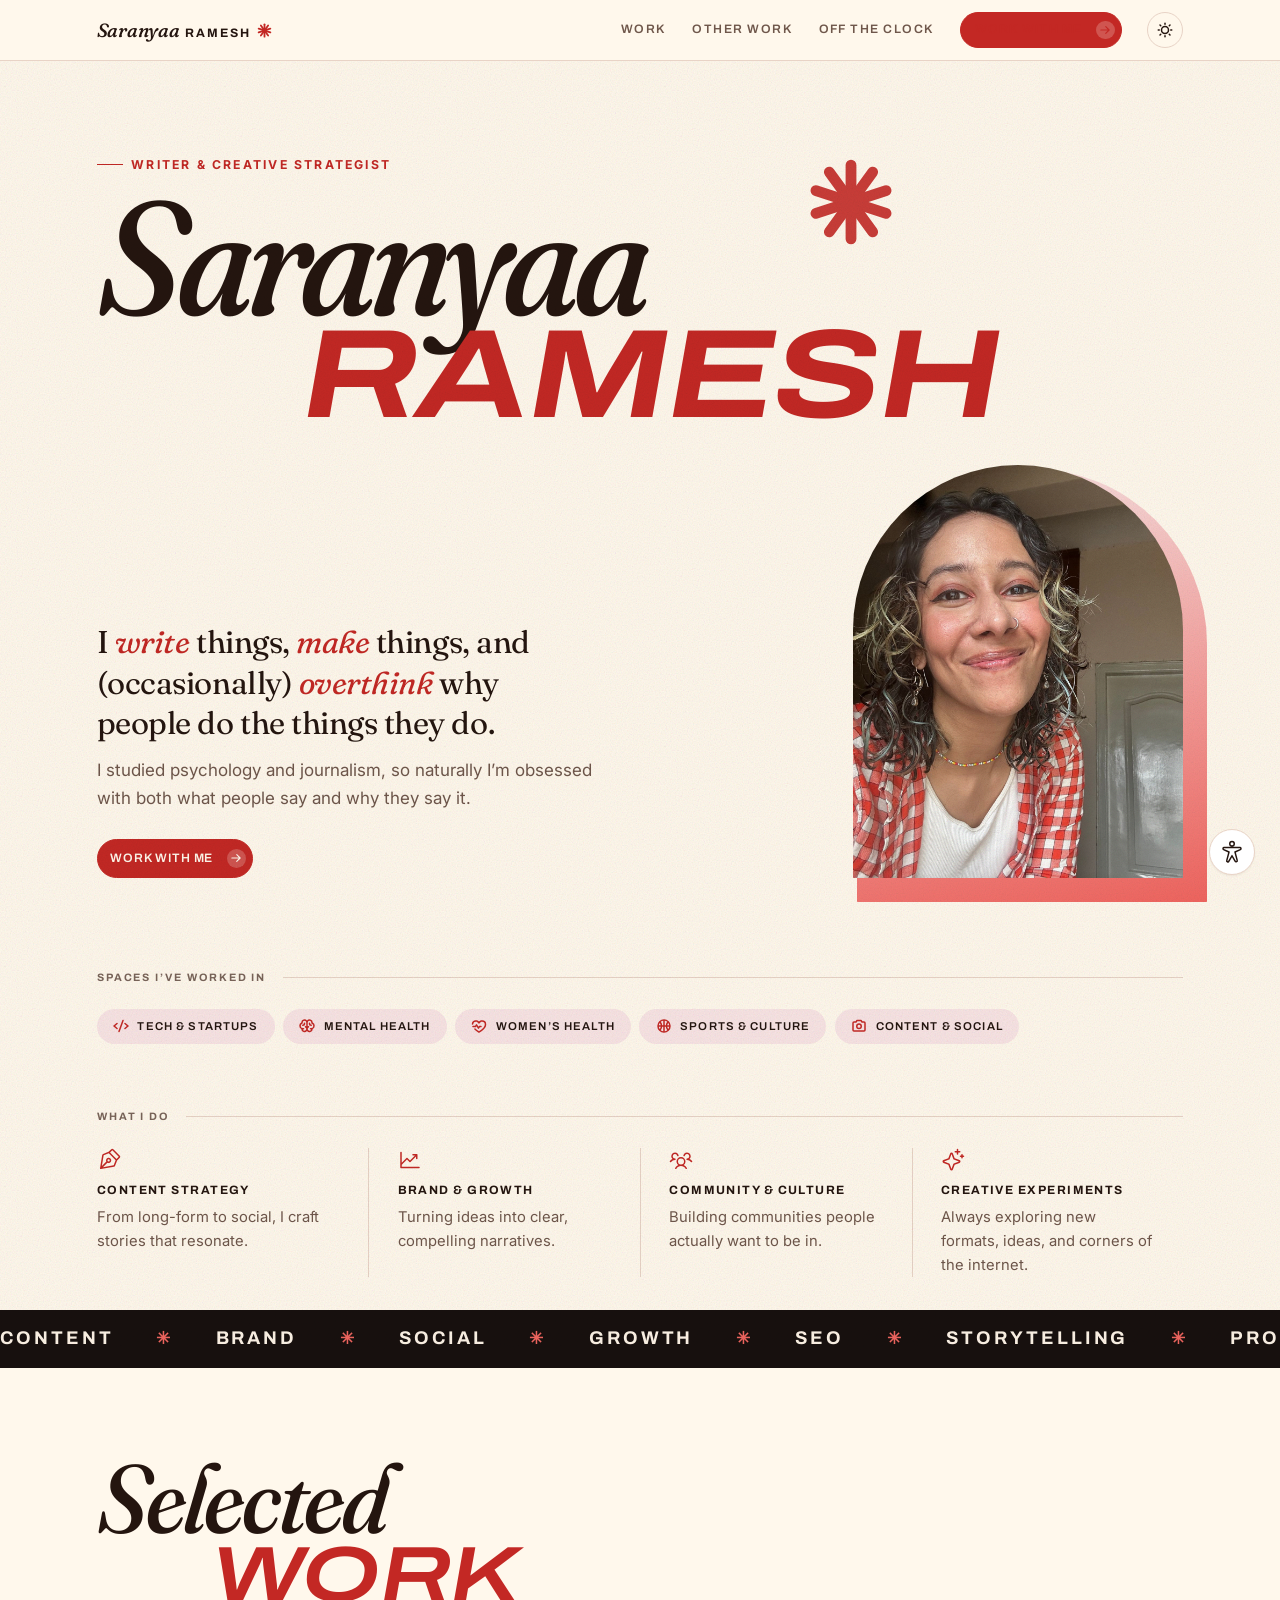
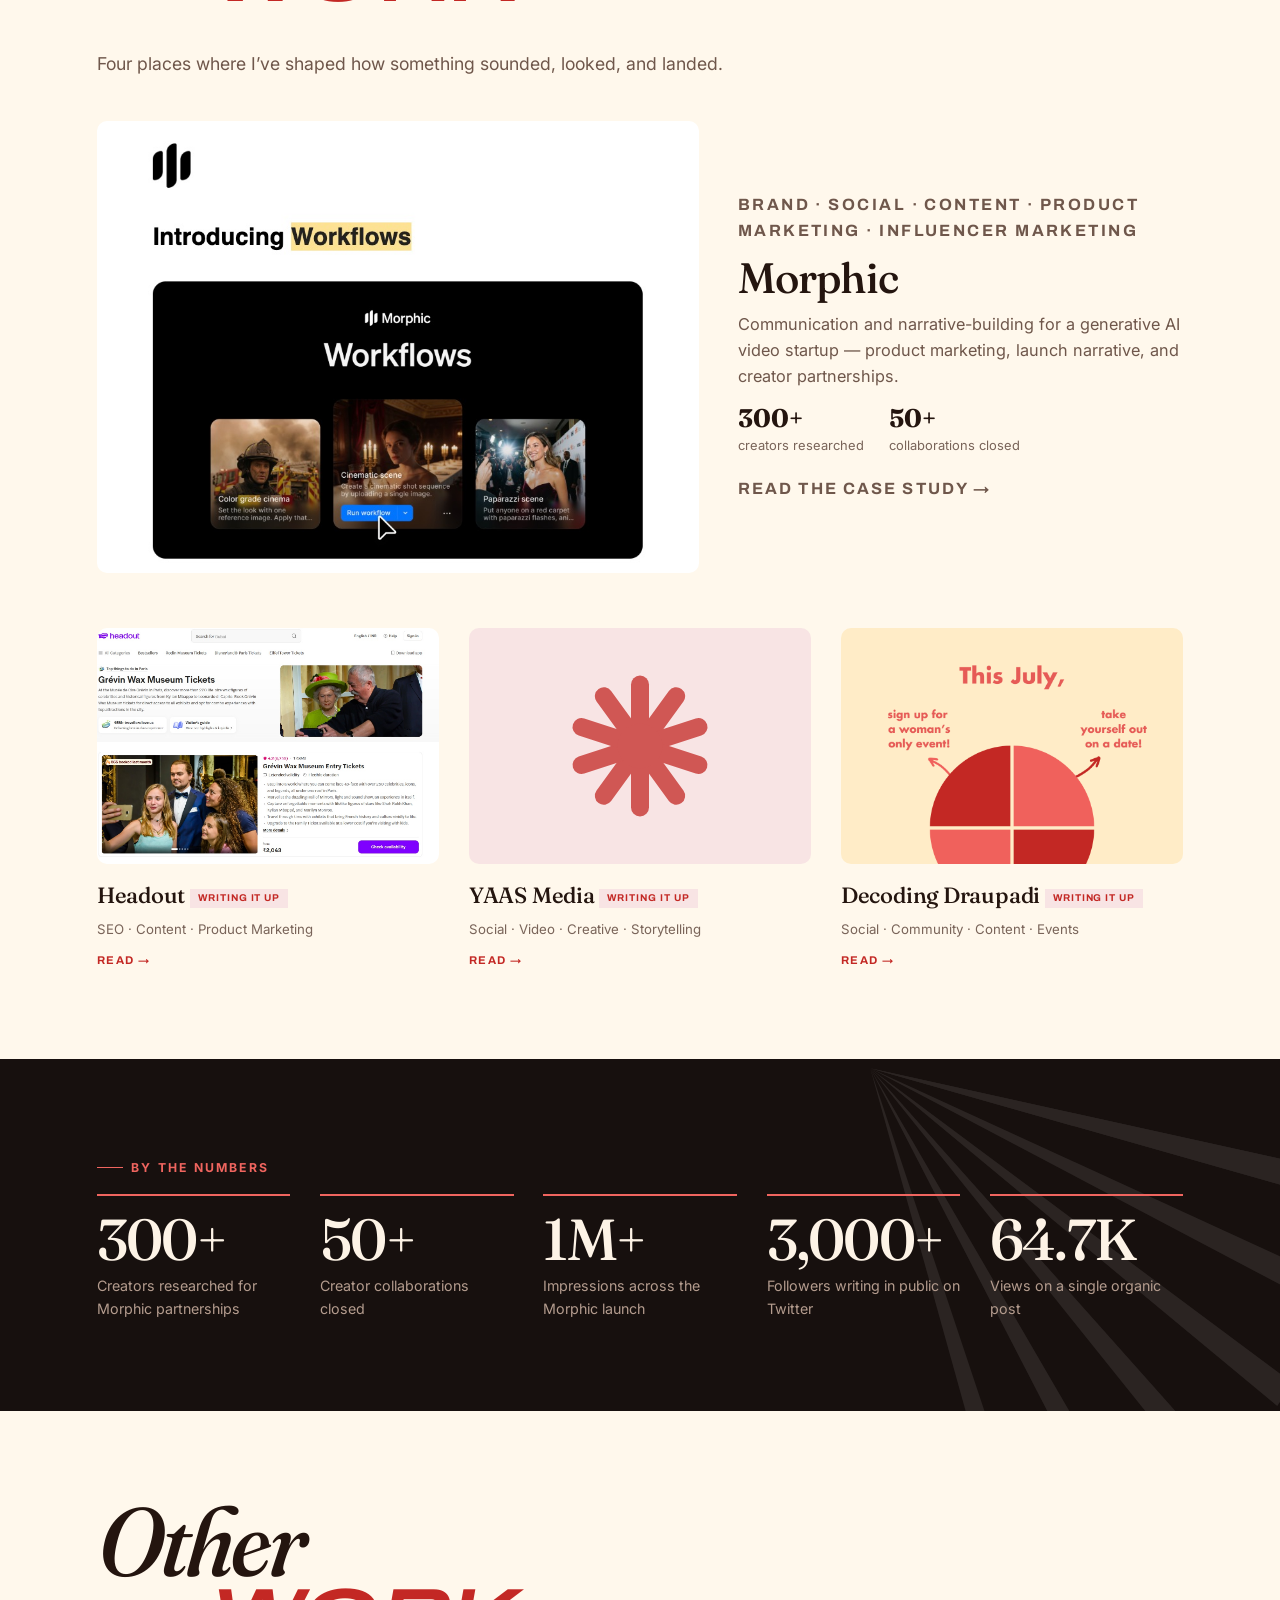
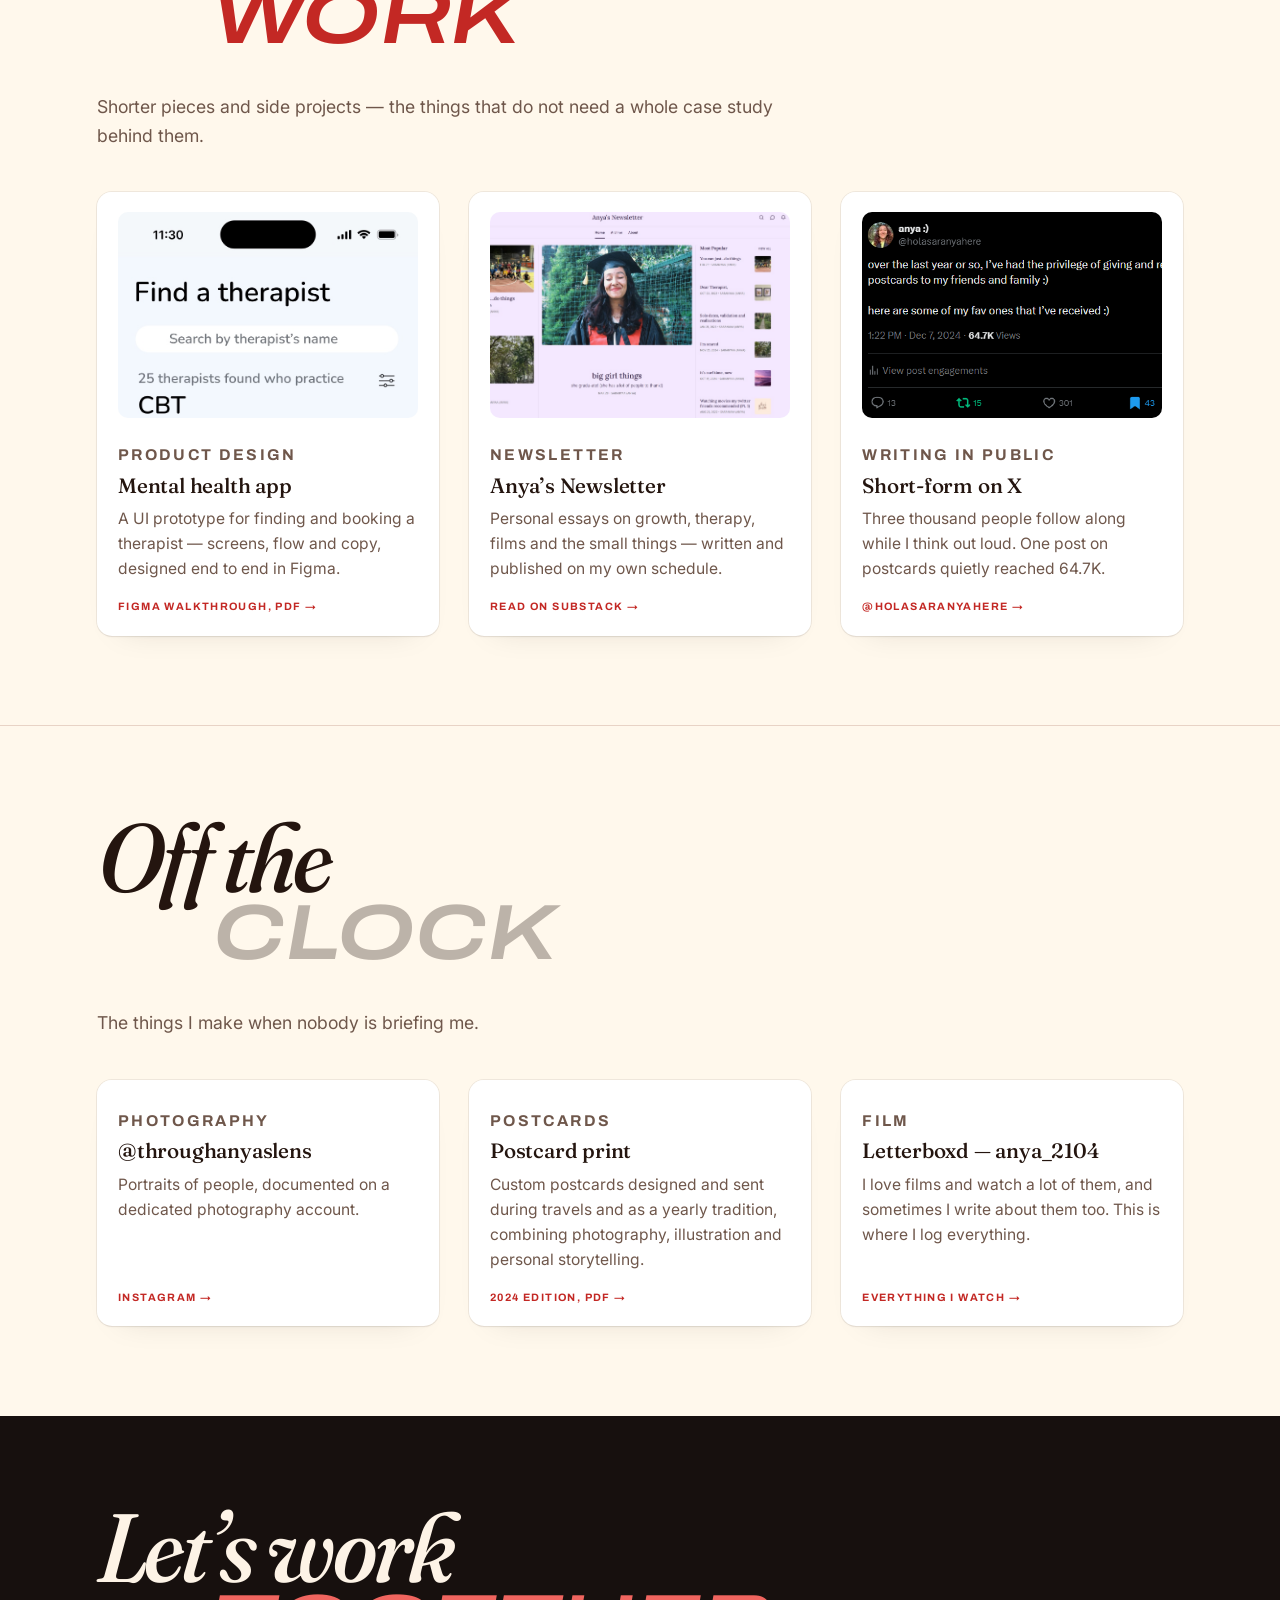
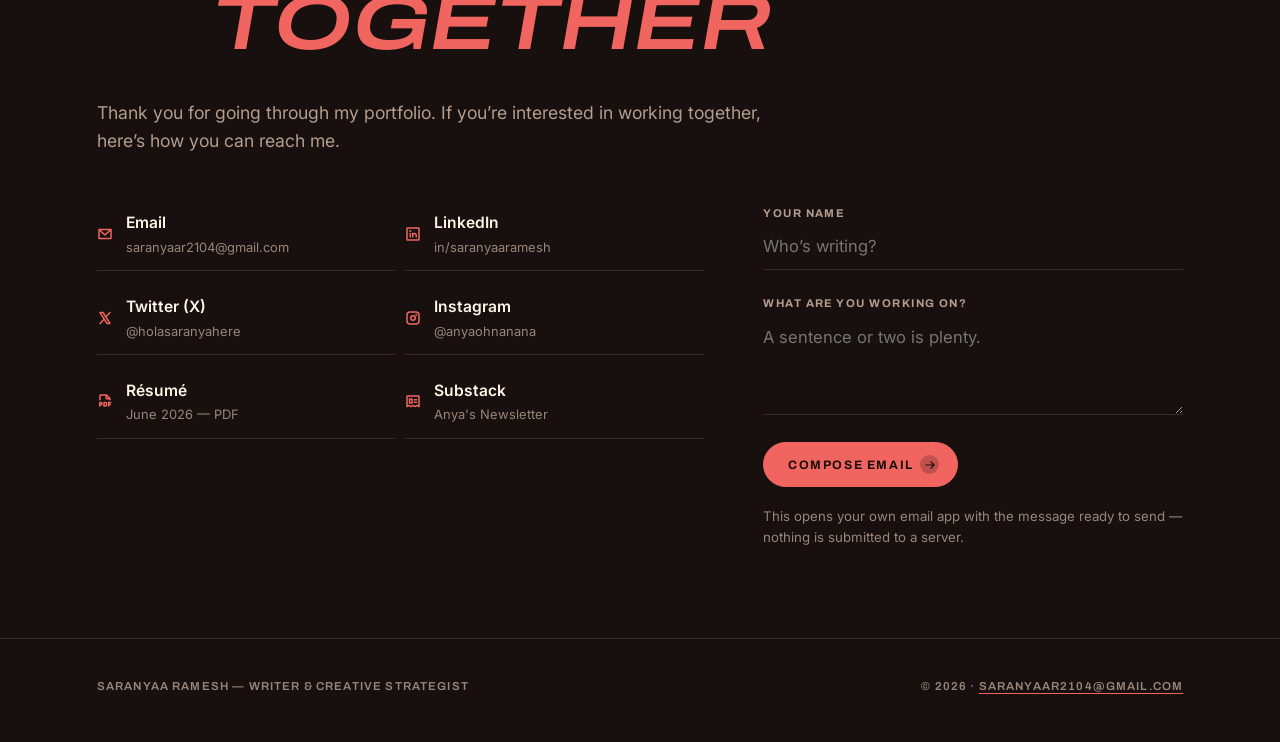
==== commit 686da9aa: "Preview: ship a self-contained app.js so script changes actually reach it" ====
--- a/preview/index.html
+++ b/preview/index.html
@@ -127,7 +127,7 @@
   <section class="section section--tight reveal" id="spaces">
     <div class="wrap">
       <p class="strip-label">Spaces I&rsquo;ve worked in</p>
-      <ul class="spaces">
+      <ul class="spaces" data-stagger>
         <li class="space"><svg width="16" height="16" viewBox="0 0 256 256" fill="currentColor" aria-hidden="true"><path d="M71.68,97.22,34.74,128l36.94,30.78a12,12,0,1,1-15.36,18.44l-48-40a12,12,0,0,1,0-18.44l48-40A12,12,0,0,1,71.68,97.22Zm176,21.56-48-40a12,12,0,1,0-15.36,18.44L221.26,128l-36.94,30.78a12,12,0,1,0,15.36,18.44l48-40a12,12,0,0,0,0-18.44ZM164.1,28.72a12,12,0,0,0-15.38,7.18l-64,176a12,12,0,0,0,7.18,15.37A11.79,11.79,0,0,0,96,228a12,12,0,0,0,11.28-7.9l64-176A12,12,0,0,0,164.1,28.72Z"/></svg>Tech &amp; startups</li>
         <li class="space"><svg width="16" height="16" viewBox="0 0 256 256" fill="currentColor" aria-hidden="true"><path d="M252,124a60.14,60.14,0,0,0-32-53.08,52,52,0,0,0-92-32.11A52,52,0,0,0,36,70.92a60,60,0,0,0,0,106.14,52,52,0,0,0,92,32.13,52,52,0,0,0,92-32.13A60.05,60.05,0,0,0,252,124ZM88,204a28,28,0,0,1-26.85-20.07c1,0,1.89.07,2.85.07h8a12,12,0,0,0,0-24H64A36,36,0,0,1,52,90.05a12,12,0,0,0,8-11.32V72a28,28,0,0,1,56,0v60.18a51.61,51.61,0,0,0-7.2-3.85,12,12,0,1,0-9.6,22A28,28,0,0,1,88,204Zm104-44h-8a12,12,0,0,0,0,24h8c1,0,1.9,0,2.85-.07a28,28,0,1,1-38-33.61,12,12,0,1,0-9.6-22,51.61,51.61,0,0,0-7.2,3.85V72a28,28,0,0,1,56,0v6.73a12,12,0,0,0,8,11.32,36,36,0,0,1-12,70Zm16-44a12,12,0,0,1-12,12,40,40,0,0,1-40-40V84a12,12,0,0,1,24,0v4a16,16,0,0,0,16,16A12,12,0,0,1,208,116ZM100,88a40,40,0,0,1-40,40,12,12,0,0,1,0-24A16,16,0,0,0,76,88V84a12,12,0,0,1,24,0Z"/></svg>Mental health</li>
         <li class="space"><svg width="16" height="16" viewBox="0 0 256 256" fill="currentColor" aria-hidden="true"><path d="M71.76,148H31.7a12,12,0,1,1,0-24H65.33l12.45-18.66a12,12,0,0,1,20,0l22,33,6-9a12,12,0,0,1,10-5.34h24a12,12,0,1,1,0,24h-17.6l-12.46,18.66a12,12,0,0,1-20,0l-22-33-6,9A12,12,0,0,1,71.76,148ZM177.91,36c-20.12,0-38,7.93-50.07,21.56C115.74,43.93,97.89,36,77.76,36A66,66,0,0,0,12.07,94.68,12,12,0,0,0,36,97.32,42,42,0,0,1,77.76,60c17.83,0,32.75,9.4,38.95,24.54a12,12,0,0,0,22.25,0C145.16,69.4,160.08,60,177.91,60A42.08,42.08,0,0,1,220,102c0,29.42-25.86,57.77-47.56,76.36a329,329,0,0,1-44.58,31.81c-10.87-6.45-35.37-22-56.51-42.73a12,12,0,1,0-16.84,17.12c30.39,29.81,66.15,49.2,67.66,50a12.06,12.06,0,0,0,11.39,0C138,232.14,244,174.34,244,102A66.12,66.12,0,0,0,177.91,36Z"/></svg>Women&rsquo;s health</li>
@@ -142,7 +142,7 @@
   <section class="section section--tight reveal" id="doing">
     <div class="wrap">
       <p class="strip-label">What I do</p>
-      <ul class="doing">
+      <ul class="doing" data-stagger>
         <li class="doing-item">
           <svg class="doing-icon" width="24" height="24" viewBox="0 0 256 256" fill="currentColor" aria-hidden="true"><path d="M248,92.68a15.86,15.86,0,0,0-4.69-11.31L174.63,12.68a16,16,0,0,0-22.63,0L123.57,41.11l-58,21.77A16.06,16.06,0,0,0,55.35,75.23L32.11,214.68A8,8,0,0,0,40,224a8.4,8.4,0,0,0,1.32-.11l139.44-23.24a16,16,0,0,0,12.35-10.17l21.77-58L243.31,104A15.87,15.87,0,0,0,248,92.68Zm-69.87,92.19L63.32,204l47.37-47.37a28,28,0,1,0-11.32-11.32L52,192.7,71.13,77.86,126,57.29,198.7,130ZM112,132a12,12,0,1,1,12,12A12,12,0,0,1,112,132Zm96-15.32L139.31,48l24-24L232,92.68Z"/></svg>
           <h3>Content strategy</h3>
@@ -200,7 +200,7 @@
         </div>
       </a>
 
-      <div class="work-row">
+      <div class="work-row" data-stagger>
         <a class="work-card" href="#/headout">
           <img class="work-card-img" src="../assets/home-writing-marketing-1.jpg" loading="lazy"
                alt="Headout landing page for Grévin Wax Museum tickets in Paris." width="1327" height="871">
@@ -239,7 +239,7 @@
     <img class="decor decor--burst parallax" data-speed="-0.06" src="../assets/shape-burst.svg" alt="" aria-hidden="true" width="400" height="400">
     <div class="wrap">
       <p class="eyebrow">By the numbers</p>
-      <div class="stats">
+      <div class="stats" data-stagger>
         <div class="stat"><b>300+</b><span>Creators researched for Morphic partnerships</span></div>
         <div class="stat"><b>50+</b><span>Creator collaborations closed</span></div>
         <div class="stat"><b>1M+</b><span>Impressions across the Morphic launch</span></div>
@@ -300,7 +300,7 @@
       </div>
 
       <!-- Add another one by copying a whole <a class="tile"> ... </a> block. -->
-      <div class="tile-grid">
+      <div class="tile-grid" data-stagger>
         <a class="tile" href="https://www.instagram.com/throughanyaslens/" target="_blank" rel="noopener">
           <p class="tile-kicker">Photography</p>
           <h3>@throughanyaslens</h3>
@@ -334,7 +334,7 @@
       </div>
 
       <div class="contact-grid">
-        <div class="link-cards">
+        <div class="link-cards" data-stagger>
           <a class="link-card" href="mailto:saranyaar2104@gmail.com">
             <svg width="16" height="16" viewBox="0 0 256 256" fill="currentColor" aria-hidden="true"><path d="M224,44H32A12,12,0,0,0,20,56V192a20,20,0,0,0,20,20H216a20,20,0,0,0,20-20V56A12,12,0,0,0,224,44ZM193.15,68,128,127.72,62.85,68ZM44,188V83.28l75.89,69.57a12,12,0,0,0,16.22,0L212,83.28V188Z"/></svg>
             <span class="link-card-text"><strong>Email</strong><span>saranyaar2104@gmail.com</span></span>
@@ -691,6 +691,6 @@
   <button class="a11y-reset" id="a11yReset" type="button">Reset all</button>
 </div>
 
-<script src="../assets/app.js"></script>
+<script src="app.js"></script>
 </body>
 </html>
--- a/preview/styles.css
+++ b/preview/styles.css
@@ -61,7 +61,7 @@
   --hairline: rgba(36, 21, 15, .07);
   --highlight: rgba(255, 255, 255, .75);
   --shadow-tint: rgba(36, 21, 15, .17);
-  --glow: rgba(195, 40, 36, .07);
+  --glow: rgba(195, 40, 36, .14);
   --grain-blend: multiply;
   --grain-opacity: .34;
 }
@@ -82,7 +82,7 @@
   --hairline: rgba(255, 255, 255, .055);
   --highlight: rgba(255, 255, 255, .05);
   --shadow-tint: rgba(0, 0, 0, .7);
-  --glow: rgba(240, 101, 95, .10);
+  --glow: rgba(240, 101, 95, .18);
   --grain-blend: screen;
   --grain-opacity: .12;
 }
@@ -406,7 +406,7 @@
   .cursor-glow {
     display: block;
     position: fixed; top: 0; left: 0;
-    width: 520px; height: 520px; margin: -260px 0 0 -260px;
+    width: 620px; height: 620px; margin: -310px 0 0 -310px;
     z-index: 1; pointer-events: none;
     will-change: transform;
     opacity: 0; transition: opacity .45s var(--ease);
@@ -809,10 +809,67 @@
 /* ── Scroll reveal ────────────────────────────────────────────────────────
    Scoped to html.js so a failed script leaves content visible, not blank. */
 html.js .reveal {
-  opacity: 0; transform: translateY(18px); filter: blur(6px);
-  transition: opacity .8s var(--ease-out), transform .8s var(--ease-out), filter .8s var(--ease-out);
+  opacity: 0; transform: translateY(14px); filter: blur(4px);
+  transition: opacity .55s var(--ease-out), transform .55s var(--ease-out), filter .42s var(--ease-out);
 }
 html.js .reveal.is-visible { opacity: 1; transform: none; filter: blur(0); }
+
+/* Children arrive one behind another instead of the whole section lifting as
+   a single curtain. 8px and 30ms apart, following the Subtle stagger preset:
+   far enough to read as a sequence, not so far it feels like a queue.
+   Declared under no-preference so reduced motion never gets the hidden state
+   in the first place -- there is nothing to un-freeze. */
+@media (prefers-reduced-motion: no-preference) {
+  html.js .reveal [data-stagger] > * {
+    opacity: 0; transform: translateY(8px);
+    transition: opacity .38s var(--ease-out), transform .38s var(--ease-out);
+  }
+  html.js .reveal.is-visible [data-stagger] > * { opacity: 1; transform: none; }
+  html.js .reveal.is-visible [data-stagger] > :nth-child(1) { transition-delay: 0.00s; }
+  html.js .reveal.is-visible [data-stagger] > :nth-child(2) { transition-delay: 0.03s; }
+  html.js .reveal.is-visible [data-stagger] > :nth-child(3) { transition-delay: 0.06s; }
+  html.js .reveal.is-visible [data-stagger] > :nth-child(4) { transition-delay: 0.09s; }
+  html.js .reveal.is-visible [data-stagger] > :nth-child(5) { transition-delay: 0.12s; }
+  html.js .reveal.is-visible [data-stagger] > :nth-child(6) { transition-delay: 0.15s; }
+  html.js .reveal.is-visible [data-stagger] > :nth-child(7) { transition-delay: 0.18s; }
+  html.js .reveal.is-visible [data-stagger] > :nth-child(8) { transition-delay: 0.21s; }
+}
+
+/* The manual toggle is not the media query, so it needs its own opt-out. */
+body.a11y-motion [data-stagger] > * {
+  opacity: 1 !important; transform: none !important;
+  filter: none !important; transition-delay: 0s !important;
+}
+
+/* Her name is the one thing on this page that earns a real entrance: two
+   beats, the surname half a step behind. Both words are already in the HTML
+   as .n1 and .n2, so this stays CSS-only -- the text is selectable, readable
+   with JavaScript off, and nothing is reconstructed at runtime. Transform and
+   opacity only, so the display type never reflows. */
+@keyframes name-in {
+  from { opacity: 0; transform: translateY(.16em); }
+  to   { opacity: 1; transform: none; }
+}
+@media (prefers-reduced-motion: no-preference) {
+  html.js .hero-name .n1,
+  html.js .hero-name .n2 { animation: name-in .7s var(--ease-out) both; }
+  html.js .hero-name .n2 { animation-delay: .13s; }
+}
+
+/* The mark tracks how far down the page you are. Driven by the independent
+   `rotate` property rather than `transform`, so it composes with the hover
+   rotation above instead of overriding it -- scroll and hover both read.
+   Native scroll-driven animation, so this adds no scroll listener. Where it
+   is unsupported the mark simply sits still and keeps its hover turn. */
+@keyframes mark-track { to { rotate: 180deg; } }
+@supports (animation-timeline: scroll()) {
+  @media (prefers-reduced-motion: no-preference) {
+    .nav-mark {
+      animation: mark-track linear both;
+      animation-timeline: scroll(root block);
+    }
+  }
+}
 
 /* ── Print ────────────────────────────────────────────────────────────── */
 @media print {
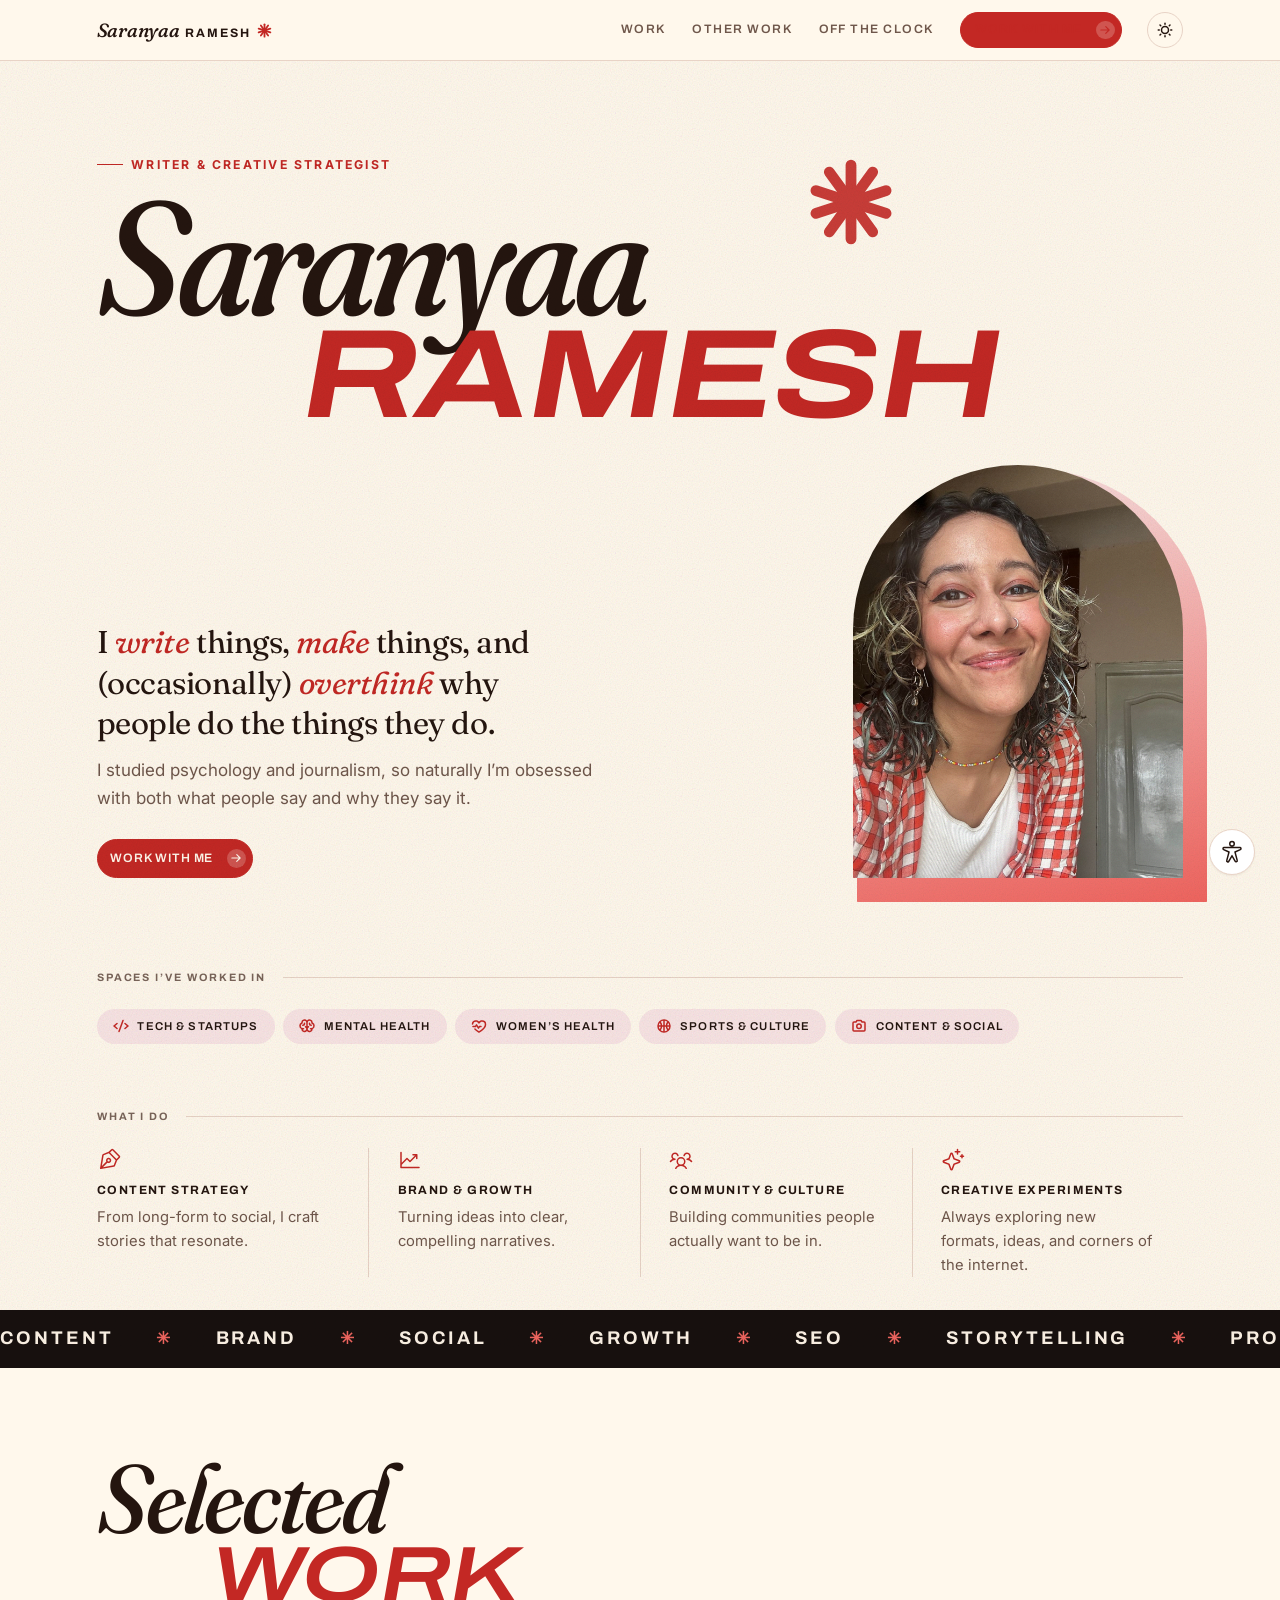
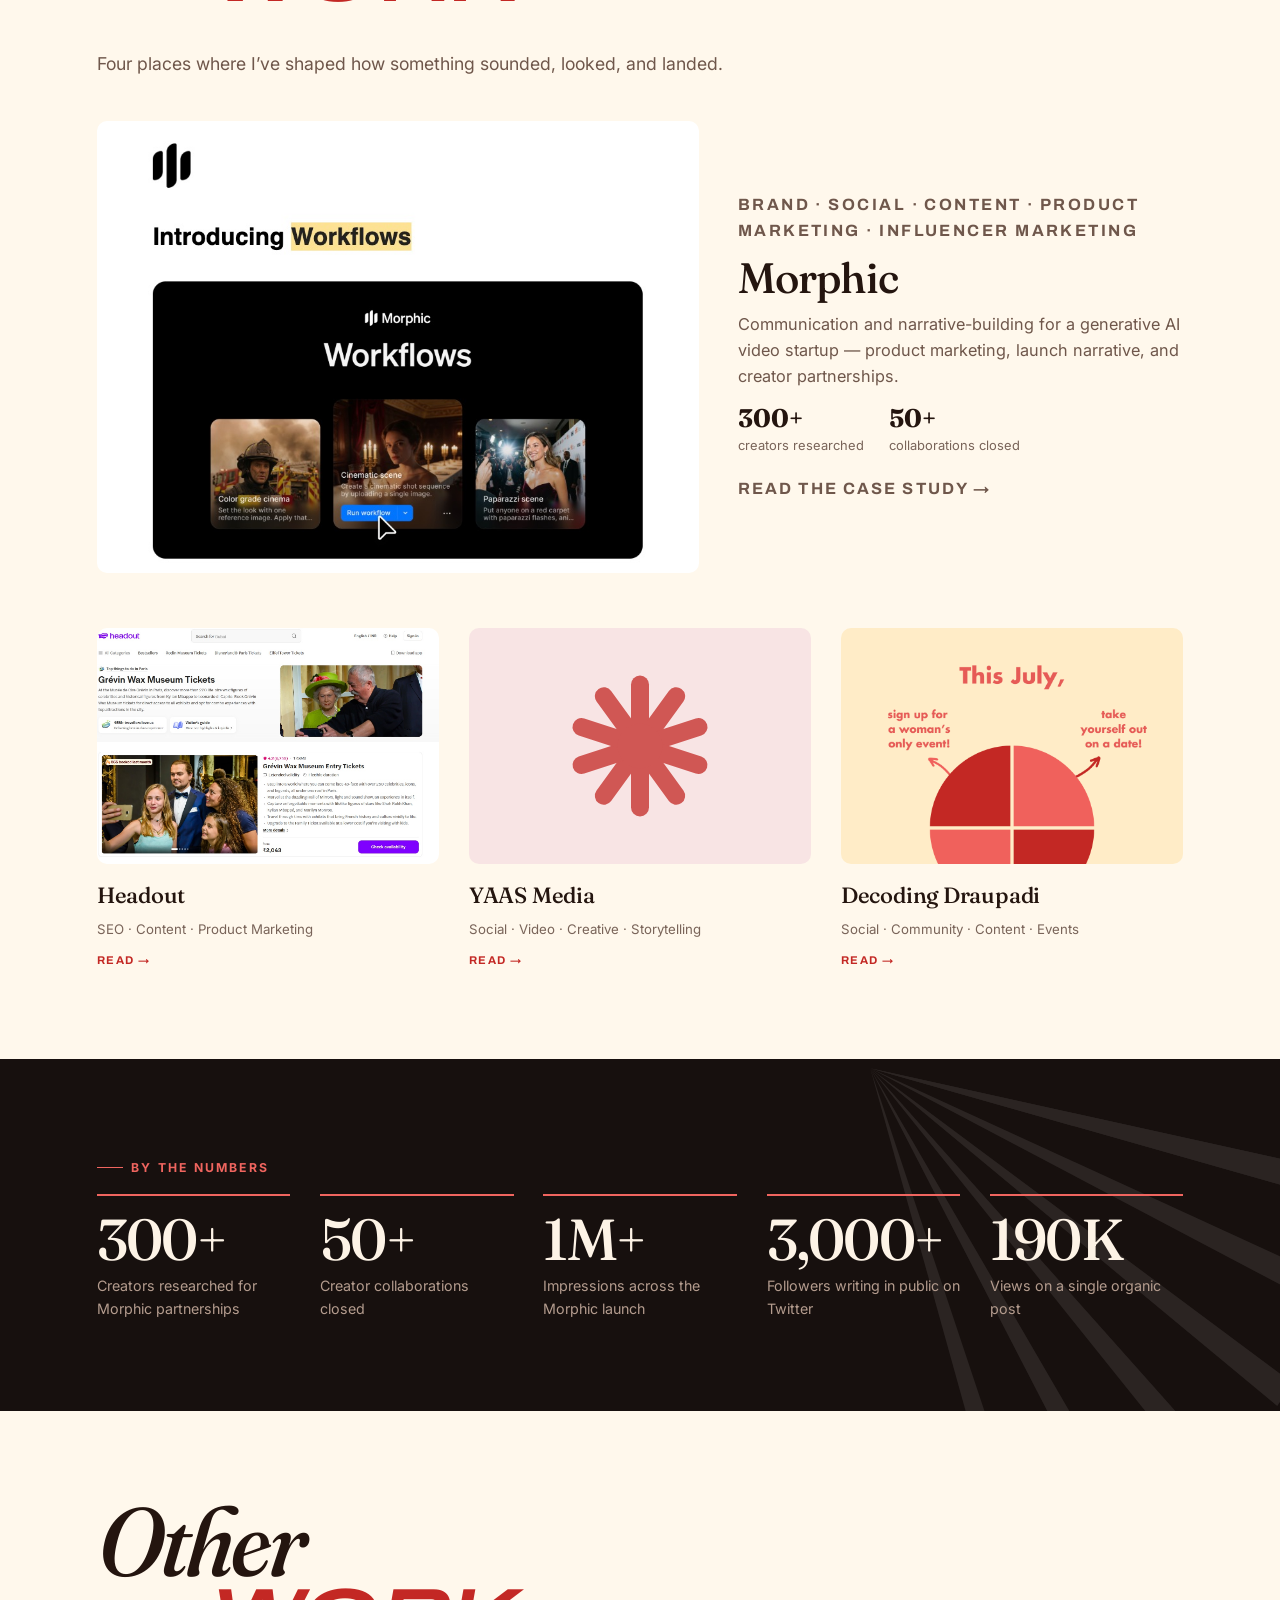
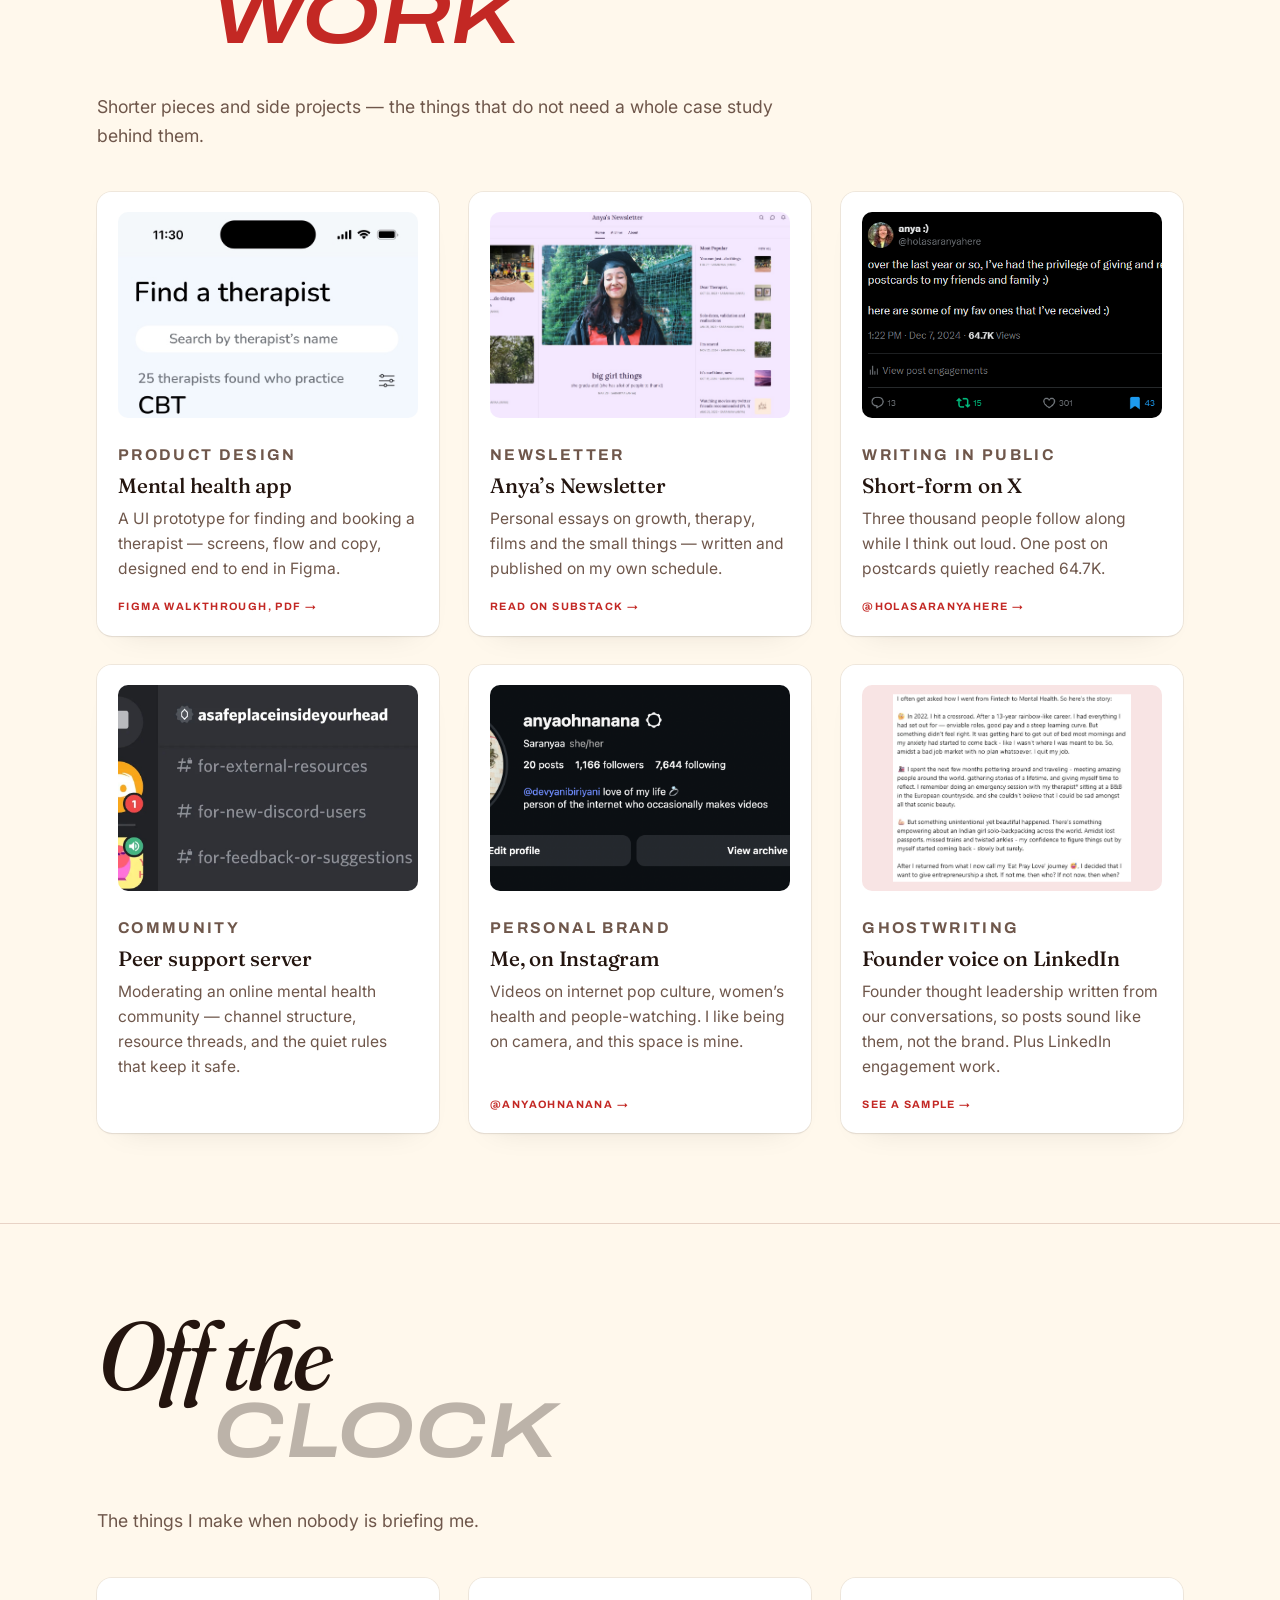
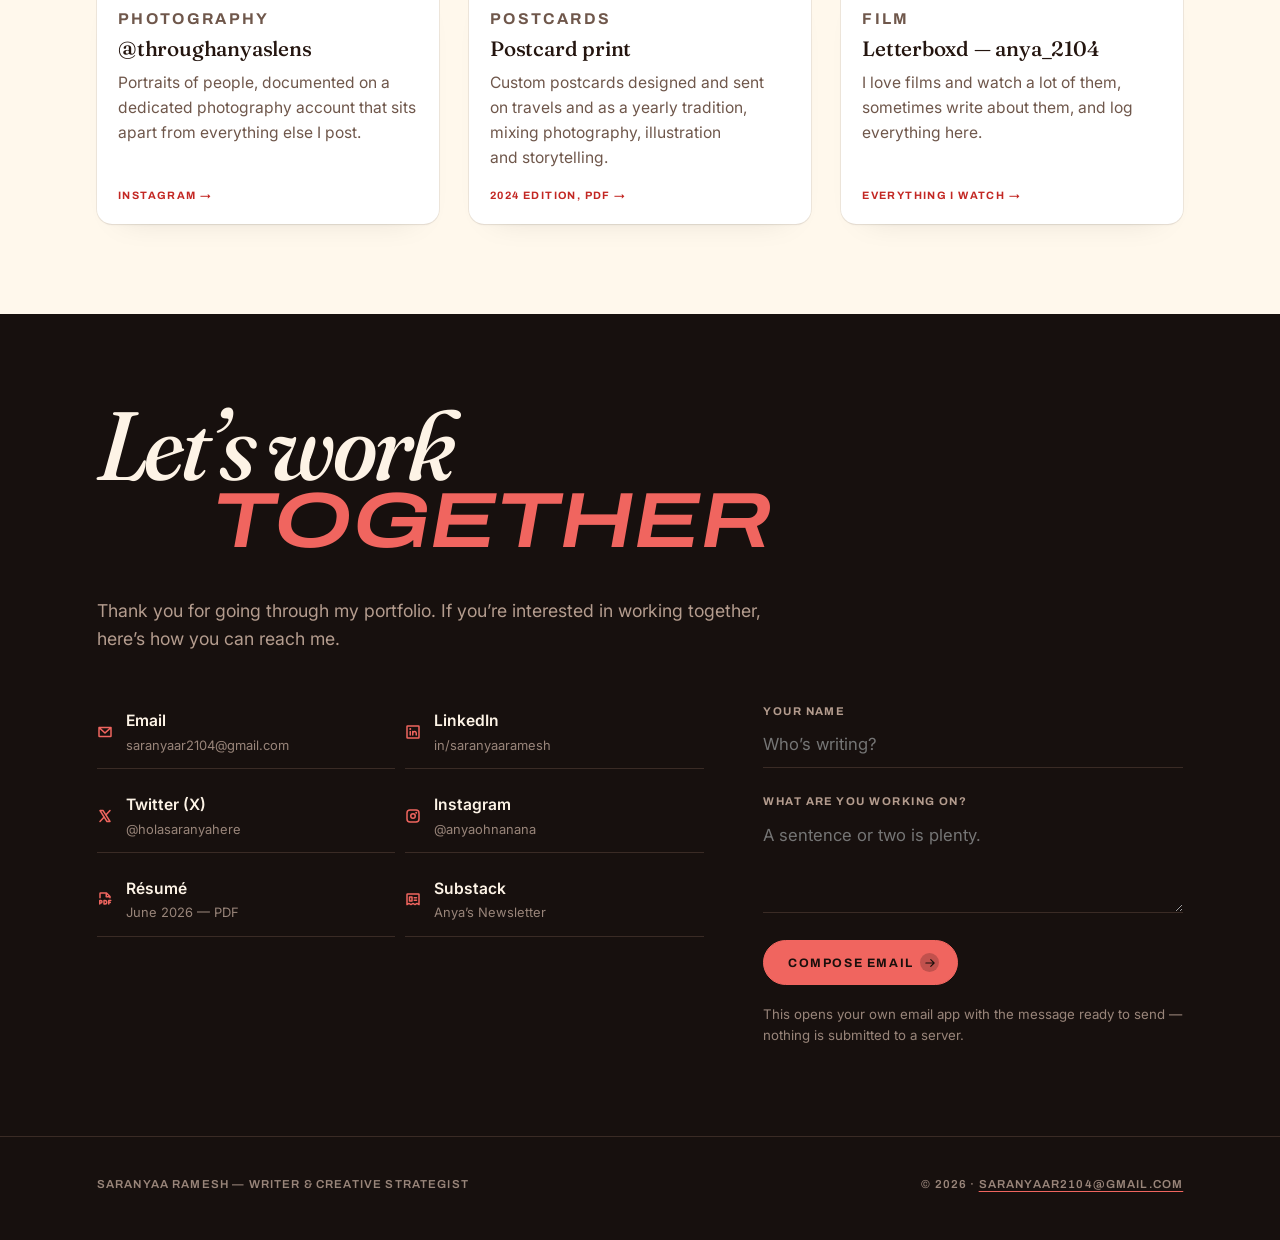
==== commit fad233f0: "Tidy after the case studies went in Fill in the ghostwriting image size and correct the Instagram on" ====
--- a/preview/index.html
+++ b/preview/index.html
@@ -22,12 +22,14 @@
 <meta property="og:title" content="Saranyaa Ramesh — Writer &amp; Creative Strategist">
 <meta property="og:description" content="Writer and creative strategist working across content, brand, social, and growth. Selected work for Morphic, Headout, YAAS Media, and Decoding Draupadi.">
 <meta property="og:url" content="https://saranyaaramesh2104.github.io/portfolio/">
-<meta property="og:image" content="https://saranyaaramesh2104.github.io/portfolio/assets/home-1.jpg">
+<meta property="og:image" content="https://saranyaaramesh2104.github.io/portfolio/assets/og-card.jpg">
+<meta property="og:image:width" content="1200">
+<meta property="og:image:height" content="630">
 <meta property="og:image:alt" content="Saranyaa Ramesh">
 <meta name="twitter:card" content="summary_large_image">
 <meta name="twitter:title" content="Saranyaa Ramesh — Writer &amp; Creative Strategist">
 <meta name="twitter:description" content="Writer and creative strategist working across content, brand, social, and growth.">
-<meta name="twitter:image" content="https://saranyaaramesh2104.github.io/portfolio/assets/home-1.jpg">
+<meta name="twitter:image" content="https://saranyaaramesh2104.github.io/portfolio/assets/og-card.jpg">
 <meta name="twitter:creator" content="@holasaranyahere">
 
 <link rel="icon" href="data:image/svg+xml,%3Csvg xmlns='http://www.w3.org/2000/svg' viewBox='0 0 100 100'%3E%3Crect width='100' height='100' fill='%23c32824'/%3E%3Ctext x='50' y='73' font-family='Georgia,serif' font-size='64' font-style='italic' fill='%23ffecc7' text-anchor='middle'%3ES%3C/text%3E%3C/svg%3E">
@@ -38,8 +40,22 @@
 <link rel="stylesheet" href="styles.css">
 
 <!-- Marks that scripting is available. The scroll-in animation is scoped to
-     html.js so that a failed script leaves the content visible, not blank. -->
-<script>document.documentElement.classList.add('js');</script>
+     html.js so that a failed script leaves the content visible, not blank.
+     The hero name is held hidden until the real typefaces land, so its
+     entrance is not spent animating fallback text. That release lives here
+     rather than in app.js for the same reason: one script owns both the hold
+     and the release, so a failed app.js can never leave the name invisible. -->
+<script>
+  var d = document.documentElement;
+  d.classList.add('js');
+  function releaseName() { d.classList.add('fonts-ready'); }
+  if (document.fonts && document.fonts.ready) {
+    document.fonts.ready.then(releaseName);
+    setTimeout(releaseName, 2500);
+  } else {
+    releaseName();
+  }
+</script>
 
 <script type="application/ld+json">
 {
@@ -127,7 +143,7 @@
   <section class="section section--tight reveal" id="spaces">
     <div class="wrap">
       <p class="strip-label">Spaces I&rsquo;ve worked in</p>
-      <ul class="spaces" data-stagger>
+      <ul class="spaces" data-stagger data-scroll-label="Spaces I have worked in">
         <li class="space"><svg width="16" height="16" viewBox="0 0 256 256" fill="currentColor" aria-hidden="true"><path d="M71.68,97.22,34.74,128l36.94,30.78a12,12,0,1,1-15.36,18.44l-48-40a12,12,0,0,1,0-18.44l48-40A12,12,0,0,1,71.68,97.22Zm176,21.56-48-40a12,12,0,1,0-15.36,18.44L221.26,128l-36.94,30.78a12,12,0,1,0,15.36,18.44l48-40a12,12,0,0,0,0-18.44ZM164.1,28.72a12,12,0,0,0-15.38,7.18l-64,176a12,12,0,0,0,7.18,15.37A11.79,11.79,0,0,0,96,228a12,12,0,0,0,11.28-7.9l64-176A12,12,0,0,0,164.1,28.72Z"/></svg>Tech &amp; startups</li>
         <li class="space"><svg width="16" height="16" viewBox="0 0 256 256" fill="currentColor" aria-hidden="true"><path d="M252,124a60.14,60.14,0,0,0-32-53.08,52,52,0,0,0-92-32.11A52,52,0,0,0,36,70.92a60,60,0,0,0,0,106.14,52,52,0,0,0,92,32.13,52,52,0,0,0,92-32.13A60.05,60.05,0,0,0,252,124ZM88,204a28,28,0,0,1-26.85-20.07c1,0,1.89.07,2.85.07h8a12,12,0,0,0,0-24H64A36,36,0,0,1,52,90.05a12,12,0,0,0,8-11.32V72a28,28,0,0,1,56,0v60.18a51.61,51.61,0,0,0-7.2-3.85,12,12,0,1,0-9.6,22A28,28,0,0,1,88,204Zm104-44h-8a12,12,0,0,0,0,24h8c1,0,1.9,0,2.85-.07a28,28,0,1,1-38-33.61,12,12,0,1,0-9.6-22,51.61,51.61,0,0,0-7.2,3.85V72a28,28,0,0,1,56,0v6.73a12,12,0,0,0,8,11.32,36,36,0,0,1-12,70Zm16-44a12,12,0,0,1-12,12,40,40,0,0,1-40-40V84a12,12,0,0,1,24,0v4a16,16,0,0,0,16,16A12,12,0,0,1,208,116ZM100,88a40,40,0,0,1-40,40,12,12,0,0,1,0-24A16,16,0,0,0,76,88V84a12,12,0,0,1,24,0Z"/></svg>Mental health</li>
         <li class="space"><svg width="16" height="16" viewBox="0 0 256 256" fill="currentColor" aria-hidden="true"><path d="M71.76,148H31.7a12,12,0,1,1,0-24H65.33l12.45-18.66a12,12,0,0,1,20,0l22,33,6-9a12,12,0,0,1,10-5.34h24a12,12,0,1,1,0,24h-17.6l-12.46,18.66a12,12,0,0,1-20,0l-22-33-6,9A12,12,0,0,1,71.76,148ZM177.91,36c-20.12,0-38,7.93-50.07,21.56C115.74,43.93,97.89,36,77.76,36A66,66,0,0,0,12.07,94.68,12,12,0,0,0,36,97.32,42,42,0,0,1,77.76,60c17.83,0,32.75,9.4,38.95,24.54a12,12,0,0,0,22.25,0C145.16,69.4,160.08,60,177.91,60A42.08,42.08,0,0,1,220,102c0,29.42-25.86,57.77-47.56,76.36a329,329,0,0,1-44.58,31.81c-10.87-6.45-35.37-22-56.51-42.73a12,12,0,1,0-16.84,17.12c30.39,29.81,66.15,49.2,67.66,50a12.06,12.06,0,0,0,11.39,0C138,232.14,244,174.34,244,102A66.12,66.12,0,0,0,177.91,36Z"/></svg>Women&rsquo;s health</li>
@@ -205,7 +221,7 @@
           <img class="work-card-img" src="../assets/home-writing-marketing-1.jpg" loading="lazy"
                alt="Headout landing page for Grévin Wax Museum tickets in Paris." width="1327" height="871">
           <div class="work-card-body">
-            <h3>Headout <span class="badge-soon">Writing it up</span></h3>
+            <h3>Headout</h3>
             <p class="work-card-tags">SEO · Content · Product Marketing</p>
             <p class="work-card-more">Read →</p>
           </div>
@@ -214,7 +230,7 @@
         <a class="work-card" href="#/yaas-media">
           <div class="work-card-blank"><img src="../assets/shape-aster.svg" alt="" aria-hidden="true" width="200" height="200"></div>
           <div class="work-card-body">
-            <h3>YAAS Media <span class="badge-soon">Writing it up</span></h3>
+            <h3>YAAS Media</h3>
             <p class="work-card-tags">Social · Video · Creative · Storytelling</p>
             <p class="work-card-more">Read →</p>
           </div>
@@ -224,7 +240,7 @@
           <img class="work-card-img" src="../assets/home-design-1.png" loading="lazy"
                alt="Decoding Draupadi social post in red on cream reading ‘This July’ with four self-care prompts." width="1080" height="1080">
           <div class="work-card-body">
-            <h3>Decoding Draupadi <span class="badge-soon">Writing it up</span></h3>
+            <h3>Decoding Draupadi</h3>
             <p class="work-card-tags">Social · Community · Content · Events</p>
             <p class="work-card-more">Read →</p>
           </div>
@@ -244,7 +260,7 @@
         <div class="stat"><b>50+</b><span>Creator collaborations closed</span></div>
         <div class="stat"><b>1M+</b><span>Impressions across the Morphic launch</span></div>
         <div class="stat"><b>3,000+</b><span>Followers writing in public on Twitter</span></div>
-        <div class="stat"><b>64.7K</b><span>Views on a single organic post</span></div>
+        <div class="stat"><b>190K</b><span>Views on a single organic post</span></div>
       </div>
     </div>
   </section>
@@ -261,7 +277,7 @@
         <p class="section-intro">Shorter pieces and side projects — the things that do not need a whole case study behind them.</p>
       </div>
 
-      <div class="tile-grid tile-grid--wide">
+      <div class="tile-grid tile-grid--wide" data-scroll-label="Other work">
         <a class="tile" href="../assets/home-design-5.pdf" target="_blank" rel="noopener">
           <img class="tile-img" src="../assets/other-ui-prototype.jpg" loading="lazy"
                alt="Mobile app screen titled Find a therapist, with a search field and a list of therapists filtered to CBT." width="738" height="507">
@@ -288,6 +304,34 @@
           <p>Three thousand people follow along while I think out loud. One post on postcards quietly reached 64.7K.</p>
           <span class="tile-go">@holasaranyahere →</span>
         </a>
+
+        <div class="tile">
+          <img class="tile-img" src="../assets/home-mental-health-discord-moderation-1.jpg" loading="lazy"
+               alt="Channel list for a peer support Discord server, with channels for external resources, new users and feedback."
+               width="1147" height="645">
+          <p class="tile-kicker">Community</p>
+          <h3>Peer support server</h3>
+          <p>Moderating an online mental health community &mdash; channel structure, resource threads, and the quiet rules that keep it safe.</p>
+        </div>
+
+        <a class="tile" href="https://www.instagram.com/anyaohnanana" target="_blank" rel="noopener">
+          <img class="tile-img" src="../assets/instagram.png" loading="lazy"
+               alt="Anya’s Instagram profile, described as a person of the internet who occasionally makes videos." width="1656" height="582">
+          <p class="tile-kicker">Personal brand</p>
+          <h3>Me, on Instagram</h3>
+          <p>Videos on internet pop culture, women’s health and people-watching. I like being on camera, and this space is mine.</p>
+          <span class="tile-go">@anyaohnanana →</span>
+        </a>
+
+        <a class="tile" href="../assets/ghostwriting.png" target="_blank" rel="noopener">
+          <img class="tile-img tile-img--whole" src="../assets/ghostwriting.png" loading="lazy"
+               alt="LinkedIn post written in a founder’s voice about moving from fintech to mental health, with the founder’s details removed."
+               width="543" height="427">
+          <p class="tile-kicker">Ghostwriting</p>
+          <h3>Founder voice on LinkedIn</h3>
+          <p>Founder thought leadership written from our conversations, so posts sound like them, not the brand. Plus LinkedIn engagement work.</p>
+          <span class="tile-go">See a sample →</span>
+        </a>
       </div>
     </div>
   </section>
@@ -304,21 +348,21 @@
         <a class="tile" href="https://www.instagram.com/throughanyaslens/" target="_blank" rel="noopener">
           <p class="tile-kicker">Photography</p>
           <h3>@throughanyaslens</h3>
-          <p>Portraits of people, documented on a dedicated photography account.</p>
+          <p>Portraits of people, documented on a dedicated photography account that sits apart from everything else I post.</p>
           <span class="tile-go">Instagram →</span>
         </a>
 
         <a class="tile" href="../assets/home-postcards-1.pdf" target="_blank" rel="noopener">
           <p class="tile-kicker">Postcards</p>
           <h3>Postcard print</h3>
-          <p>Custom postcards designed and sent during travels and as a yearly tradition, combining photography, illustration and personal storytelling.</p>
+          <p>Custom postcards designed and sent on travels and as a yearly tradition, mixing photography, illustration and storytelling.</p>
           <span class="tile-go">2024 edition, PDF →</span>
         </a>
 
         <a class="tile" href="https://letterboxd.com/anya_2104/" target="_blank" rel="noopener">
           <p class="tile-kicker">Film</p>
           <h3>Letterboxd — anya_2104</h3>
-          <p>I love films and watch a lot of them, and sometimes I write about them too. This is where I log everything.</p>
+          <p>I love films and watch a lot of them, sometimes write about them, and log everything here.</p>
           <span class="tile-go">Everything I watch →</span>
         </a>
       </div>
@@ -362,7 +406,7 @@
 
               <a class="link-card" href="https://saranyaa1310.substack.com/" target="_blank" rel="noopener">
             <svg width="16" height="16" viewBox="0 0 256 256" fill="currentColor" aria-hidden="true"><path d="M216,36H40A20,20,0,0,0,20,56V216a12,12,0,0,0,17.37,10.73L64,213.42l26.63,13.31a12,12,0,0,0,10.74,0L128,213.42l26.63,13.31a12,12,0,0,0,10.74,0L192,213.42l26.63,13.31A12,12,0,0,0,236,216V56A20,20,0,0,0,216,36Zm-4,160.58-14.63-7.31a12,12,0,0,0-10.74,0L160,202.58l-26.63-13.31a12,12,0,0,0-10.74,0L96,202.58,69.37,189.27a12,12,0,0,0-10.74,0L44,196.58V60H212ZM136,108a12,12,0,0,1,12-12h36a12,12,0,0,1,0,24H148A12,12,0,0,1,136,108Zm0,40a12,12,0,0,1,12-12h36a12,12,0,0,1,0,24H148A12,12,0,0,1,136,148ZM72,172h40a12,12,0,0,0,12-12V96a12,12,0,0,0-12-12H72A12,12,0,0,0,60,96v64A12,12,0,0,0,72,172Zm12-64h16v40H84Z"/></svg>
-            <span class="link-card-text"><strong>Substack</strong><span>Anya's Newsletter</span></span>
+            <span class="link-card-text"><strong>Substack</strong><span>Anya’s Newsletter</span></span>
           </a>
         </div>
 
@@ -532,16 +576,13 @@
 
     <section class="case-section">
       <h2>Results</h2>
+      <p>At Headout, I optimized 10+ landing and shoulder pages, rewriting for accuracy and readability and refining keywords with Keywords Everywhere and Google Search Console. Several of these pages now appear on Google for their target searches (screenshots below), and supply partners highlighted the revamped content for clarity and quality. Internal traffic and conversion data is confidential, so I’m sharing only what’s publicly visible.</p>
       <div class="shots shots--one">
         <figure>
           <img class="shot shot--cover" src="../assets/home-writing-marketing-4.png" loading="lazy"
                alt="Google results showing the Headout Grévin page ranking above Viator and Paris Tickets." width="738" height="508">
           <figcaption>Ranking above Viator for ‘grevin museum tickets’</figcaption>
         </figure>
-      </div>
-      <div class="todo">
-        <h3>To write</h3>
-        <p>Add whatever numbers you are allowed to share — ranking positions, traffic change, conversion lift, number of pages shipped. Even a rough range is worth more than no number. If everything is confidential, say so in one line; that reads as professional, not evasive.</p>
       </div>
     </section>
   </div>
@@ -555,41 +596,29 @@
     <h1 class="dsplit"><span class="dsplit-a">YAAS Media</span><span class="dsplit-b">Case Study</span></h1>
     <p class="case-summary">Social and video storytelling for a media brand.</p>
 
-    <div class="todo">
-      <h3>Start here</h3>
-      <p>This case study has no content or imagery yet — it is currently the weakest link on the site. Either write it up using the outline below, or remove the card from the Selected work section until it is ready. An empty page costs you more than a missing one.</p>
-    </div>
-
     <section class="case-section">
       <h2>The brief</h2>
-      <div class="todo">
-        <h3>To write</h3>
-        <ul>
-          <li>What is YAAS Media, for someone who has never heard of it?</li>
-          <li>What were you brought in to do?</li>
-          <li>How long were you there, and what was your title?</li>
-        </ul>
-      </div>
+      <p>YAAS Media is a media agency that creates ads and IPs for brands through short-form, fully organic content on Instagram. I joined in January 2026 as a presenter and the face of The Career Hook, and stayed through April. Because I was in front of the camera, I got pulled into ideation and scripting early on, and my role grew from there.</p>
     </section>
 
     <section class="case-section">
       <h2>The work</h2>
-      <div class="todo">
-        <h3>To write &amp; gather</h3>
-        <ul>
-          <li>Two to four screenshots, stills, or links — anything visual</li>
-          <li>What you made: scripts, social posts, video concepts, captions</li>
-          <li>The thinking behind one piece you are proud of</li>
-        </ul>
-      </div>
+      <p>I made skits, talking-head videos, and a series on how to handle interview situations. I acted in every format, and over time I started suggesting changes to scripts and helped shape the writing for The Career Hook.</p>
+      <p>The piece I’m proudest of isn’t a single video. It’s what I learned by being involved from pre-production to post-production: how a shoot actually runs, what it takes to present well on camera, and the challenges that come with it. Working closely with the team made me a better writer, because I started writing for how something would be performed and filmed, not just how it reads on a page.</p>
+    </section>
+
+    <section class="case-section">
+      <h2>On Instagram</h2>
+      <ul>
+        <li><a href="PASTE-PAGE-LINK" target="_blank" rel="noopener">The Career Hook, the page</a></li>
+        <li><a href="PASTE-VIDEO-LINK-1" target="_blank" rel="noopener">Top-performing video 1</a></li>
+        <li><a href="PASTE-VIDEO-LINK-2" target="_blank" rel="noopener">Top-performing video 2</a></li>
+      </ul>
     </section>
 
     <section class="case-section">
       <h2>Outcome</h2>
-      <div class="todo">
-        <h3>To write</h3>
-        <p>Reach, views, follower growth, or a qualitative outcome such as a shift in how the brand sounded.</p>
-      </div>
+      <p>The Career Hook grew from zero to 22.6K followers in about two months, entirely organically. At least four or five videos crossed 100K views, and the top performer passed 1 million. The team was happy with the work and the growth.</p>
     </section>
   </div>
 </article>
@@ -602,21 +631,9 @@
     <h1 class="dsplit"><span class="dsplit-a">Decoding</span><span class="dsplit-b">Draupadi</span></h1>
     <p class="case-summary">Social, community, and events for a platform on women’s health and money.</p>
 
-    <div class="todo">
-      <h3>Start here</h3>
-      <p>You already have four strong visuals on this page to build on, and the colours of this entire site are borrowed from them. Add the narrative below and it becomes a proper case study rather than a gallery.</p>
-    </div>
-
     <section class="case-section">
       <h2>The brief</h2>
-      <div class="todo">
-        <h3>To write</h3>
-        <ul>
-          <li>What Decoding Draupadi is and who it speaks to</li>
-          <li>Your role, and whether you were writing, designing, or both</li>
-          <li>How the visual identity — the red on cream, the rounded type — came about</li>
-        </ul>
-      </div>
+      <p>Decoding Draupadi is a community for working women in India, built around four pillars: health, money, work, and relationships. I joined as a Creative Generalist from May to August 2024, while I was still in college. The company was at a very early stage, so the role was wide: I ran community engagement, helped host events, handled Instagram and the blog, helped with the podcast, and designed the visuals myself.</p>
     </section>
 
     <section class="case-section">
@@ -639,22 +656,17 @@
                alt="Pyramid graphic labelled ‘Women earning their own money’ mapped to Maslow’s hierarchy." width="1080" height="1080">
         </figure>
       </div>
-      <div class="todo">
-        <h3>To write</h3>
-        <p>What were you trying to get across with this run of posts, and what did the audience respond to most? One paragraph turns these four images into an argument.</p>
-      </div>
+      <p>I wrote and designed everything on this page myself, and design is where I learned the most. Making content for a community that is also an audience taught me to think about one person scrolling past, not a market. It was an early-stage page, so I measured it by what I could see: daily posting and replying grew the Instagram following by 50% in a month.</p>
     </section>
 
     <section class="case-section">
       <h2>Community &amp; events</h2>
-      <div class="todo">
-        <h3>To write</h3>
-        <ul>
-          <li>What kind of events you ran, and roughly how many people came</li>
-          <li>How the community was held together between events</li>
-          <li>Anything that surprised you about what people wanted</li>
-        </ul>
-      </div>
+      <p>I ran a women’s-only open mic in Pune, where about 25 people showed up. Between events, we kept the community together through a WhatsApp group, replies in the comments, and a recurring series, so the page felt like a conversation rather than a broadcast.</p>
+    </section>
+
+    <section class="case-section">
+      <h2>What I took from it</h2>
+      <p>I went in focused on what women want, and ended up changing my own perspective. It’s why I’m drawn to work in women’s spaces, and I’m still grateful for the connections I made there.</p>
     </section>
   </div>
 </article>
--- a/preview/styles.css
+++ b/preview/styles.css
@@ -390,8 +390,22 @@
 @media (max-width: 540px) {
   .doing { grid-template-columns: 1fr; }
   .doing-item { padding-inline: 0; border-left: 0; }
-  /* Five capsules stacked would be a very tall column, so they scroll. */
-  .spaces { flex-wrap: nowrap; overflow-x: auto; scrollbar-width: none; padding-bottom: .3rem; }
+  /* Five capsules stacked would be a very tall column, so they scroll.
+     Measured at 390px: 927px of capsules in a 351px window, so three of the
+     five sit off-screen. The scrollbar is hidden, so without the mask below
+     there was nothing at all to suggest they existed -- a phone visitor
+     simply never saw three of the areas she has worked in.
+     A mask rather than an overlay, so one declaration covers both themes
+     instead of needing a gradient per background colour. The fade is on the
+     trailing edge only: a visitor starts at scroll zero, so that is the edge
+     that has to say "there is more". */
+  .spaces {
+    flex-wrap: nowrap; overflow-x: auto; scrollbar-width: none;
+    padding-bottom: .3rem; padding-right: 1.5rem;
+    -webkit-mask-image: linear-gradient(to right, #000 0 84%, transparent 100%);
+    mask-image: linear-gradient(to right, #000 0 84%, transparent 100%);
+  }
+  .spaces::-webkit-scrollbar { display: none; }
   .spaces::-webkit-scrollbar { display: none; }
   .space { flex: 0 0 auto; }
 }
@@ -667,6 +681,8 @@
 }
 .case-section p { max-width: var(--measure); color: var(--text-muted); }
 .case-section p + p { margin-top: .8rem; }
+.case-section .shots + p, .case-section p + .shots { margin-top: 1.1rem; }
+.case-section > ul { max-width: var(--measure); margin: .2rem 0 0 1.1rem; display: grid; gap: .35rem; color: var(--text-muted); }
 
 /* Numbered points inside a case study — "01 | HOW I FOUND THE RIGHT CREATORS"
    and the question-and-answer blocks. Without this they ran together, because
@@ -847,14 +863,26 @@
    with JavaScript off, and nothing is reconstructed at runtime. Transform and
    opacity only, so the display type never reflows. */
 @keyframes name-in {
-  from { opacity: 0; transform: translateY(.16em); }
+  from { opacity: 0; transform: translateY(.3em); }
   to   { opacity: 1; transform: none; }
 }
 @media (prefers-reduced-motion: no-preference) {
+  /* Hold the name until the real typefaces have landed. The fonts load with
+     display=swap, so without this the entrance starts on fallback text and is
+     77% over by the time Fraunces arrives -- measured. The swap itself then
+     carried no motion at all, which is why it read as barely happening.
+     Script always adds .fonts-ready, on load or on a timeout, so the hold
+     cannot strand the name. */
   html.js .hero-name .n1,
-  html.js .hero-name .n2 { animation: name-in .7s var(--ease-out) both; }
-  html.js .hero-name .n2 { animation-delay: .13s; }
-}
+  html.js .hero-name .n2 { opacity: 0; }
+  html.js.fonts-ready .hero-name .n1,
+  html.js.fonts-ready .hero-name .n2 { animation: name-in 1.1s var(--ease-out) both; }
+  html.js.fonts-ready .hero-name .n2 { animation-delay: .3s; }
+}
+/* The motion toggle kills animations, so the hold state above needs an
+   explicit release or the name would simply never appear. */
+body.a11y-motion .hero-name .n1,
+body.a11y-motion .hero-name .n2 { opacity: 1 !important; animation: none !important; }
 
 /* The mark tracks how far down the page you are. Driven by the independent
    `rotate` property rather than `transform`, so it composes with the hover
@@ -938,9 +966,43 @@
 /* Screenshots whose text starts hard against the left edge; a centred crop
    would slice the first word of every line. */
 .tile-img--left { object-position: left center; }
+/* Wide artwork whose whole point is a headline, e.g. an article header. A
+   cover crop scales it to fill the height and slices both ends off the title,
+   which reads as a mistake rather than a crop. Letterbox it instead. */
+.tile-img--whole {
+  object-fit: contain;
+  background: var(--bg-soft);
+  padding: .55rem;
+}
 /* Other work carries images and sits directly above Off the clock, which is
    text-only. The wider track keeps the two rows from reading as a repeat. */
 .tile-grid--wide { grid-template-columns: repeat(auto-fit, minmax(min(320px, 100%), 1fr)); }
+
+/* On a phone, six stacked tiles is a very long column and the section stops
+   being skimmable. Below 600px it becomes a snap scroller instead, matching
+   what the capsule strip already does higher up the page.
+   Kept to phones on purpose. On desktop the grid shows all six at once, and
+   a scroller there would hide finished work behind a gesture mouse users do
+   not have -- the opposite of what this section is for.
+   The 78% track is the affordance: the next tile stays partly visible, which
+   says "there is more" more plainly than an arrow would, and needs no extra
+   control to build, focus, label or disable at the ends. */
+@media (max-width: 600px) {
+  .tile-grid--wide {
+    display: flex; flex-wrap: nowrap;
+    overflow-x: auto; overscroll-behavior-x: contain;
+    scroll-snap-type: x proximity;
+    scrollbar-width: none;
+    padding-right: 1.25rem;
+    -webkit-mask-image: linear-gradient(to right, #000 0 88%, transparent 100%);
+    mask-image: linear-gradient(to right, #000 0 88%, transparent 100%);
+  }
+  .tile-grid--wide::-webkit-scrollbar { display: none; }
+  .tile-grid--wide > .tile {
+    flex: 0 0 78%;
+    scroll-snap-align: start;
+  }
+}
 /* Four items in a three-up grid strands one on a row by itself, so the
    services grid runs two across and squares off. */
 .tile-grid--duo { grid-template-columns: repeat(auto-fit, minmax(min(380px, 100%), 1fr)); }
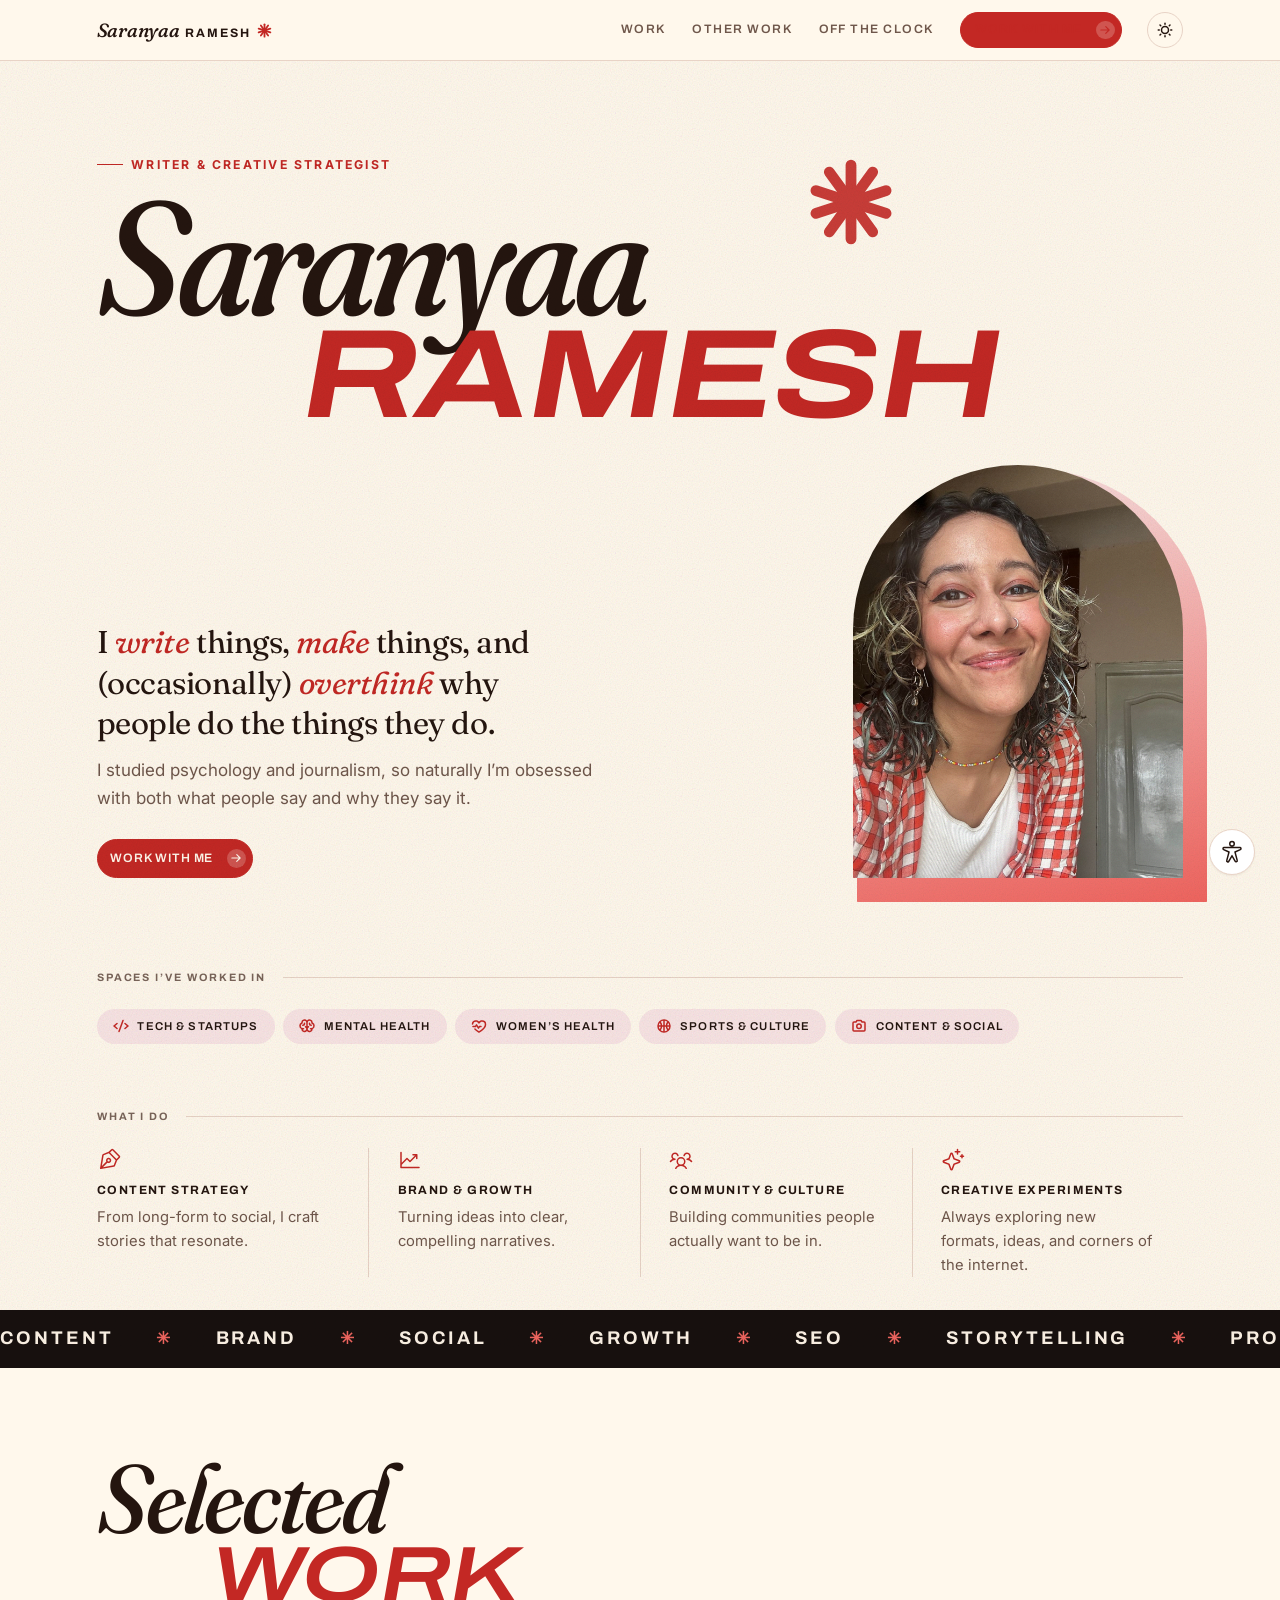
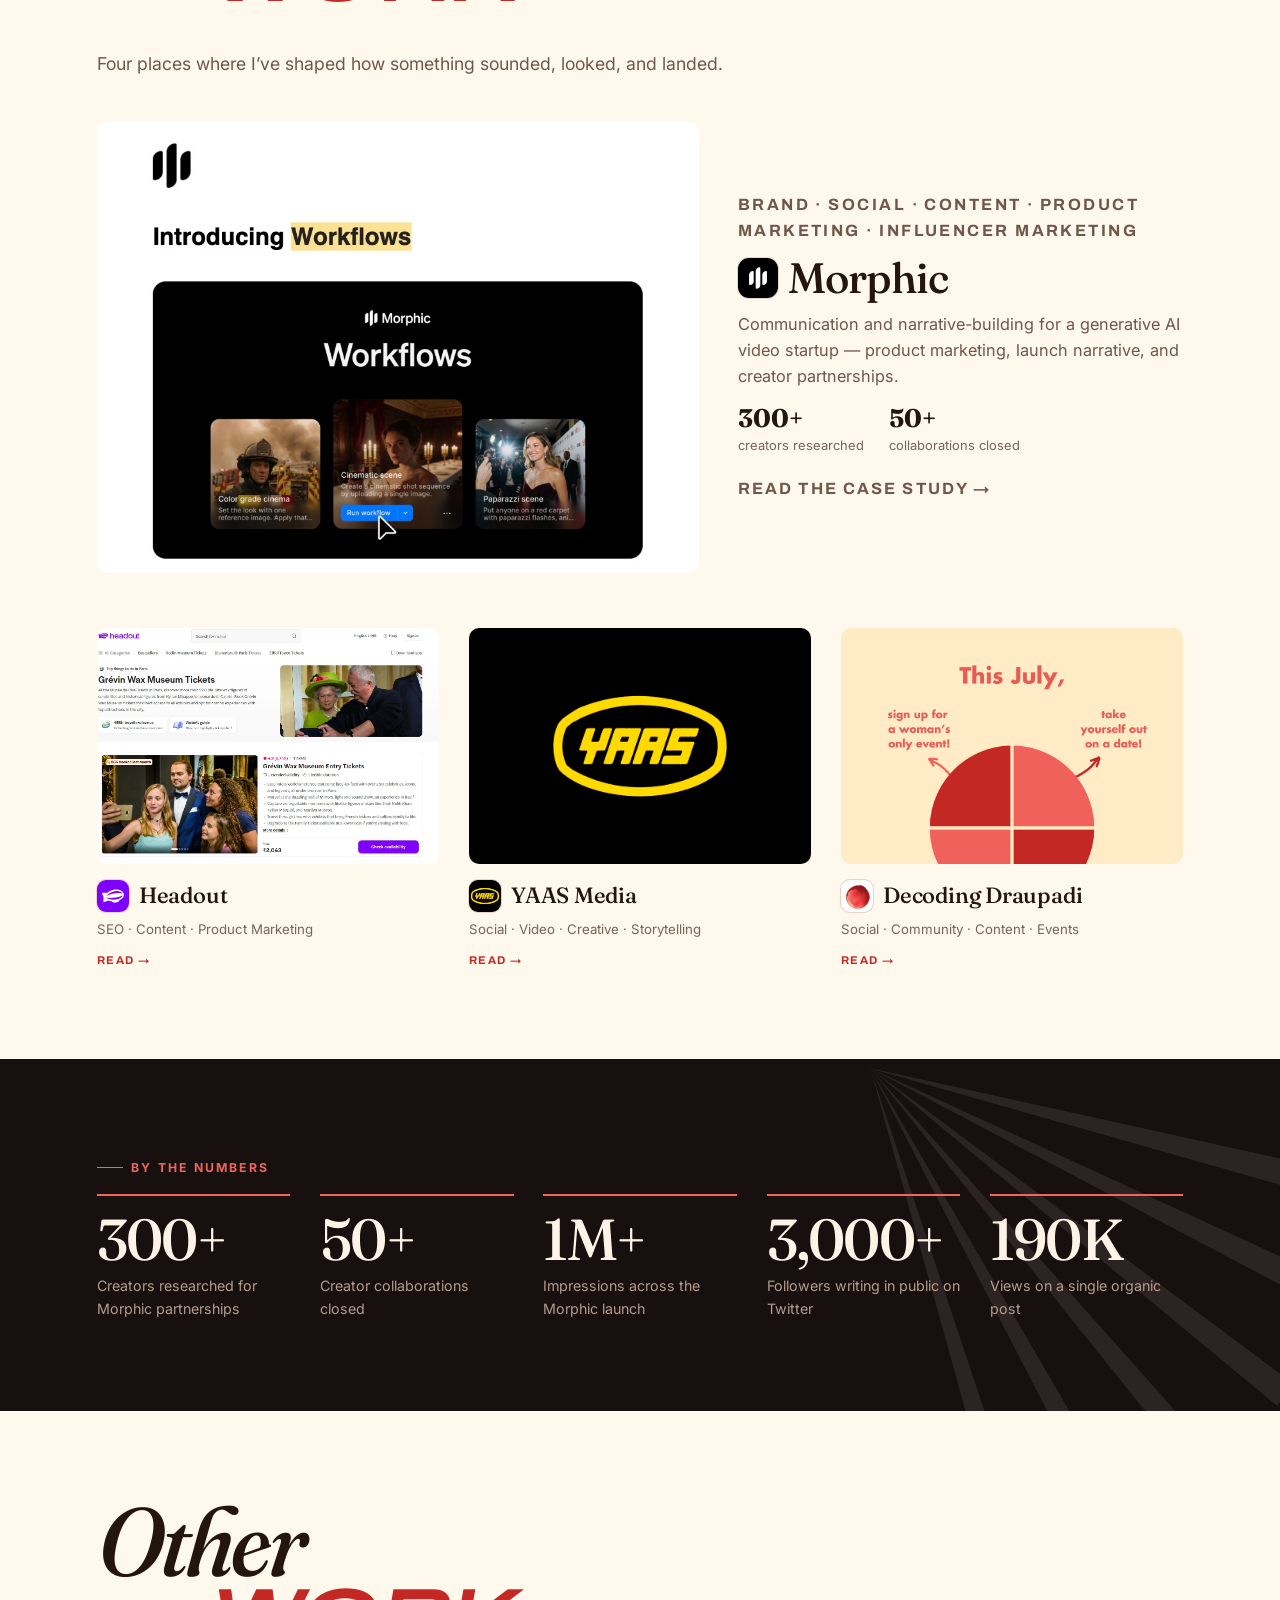
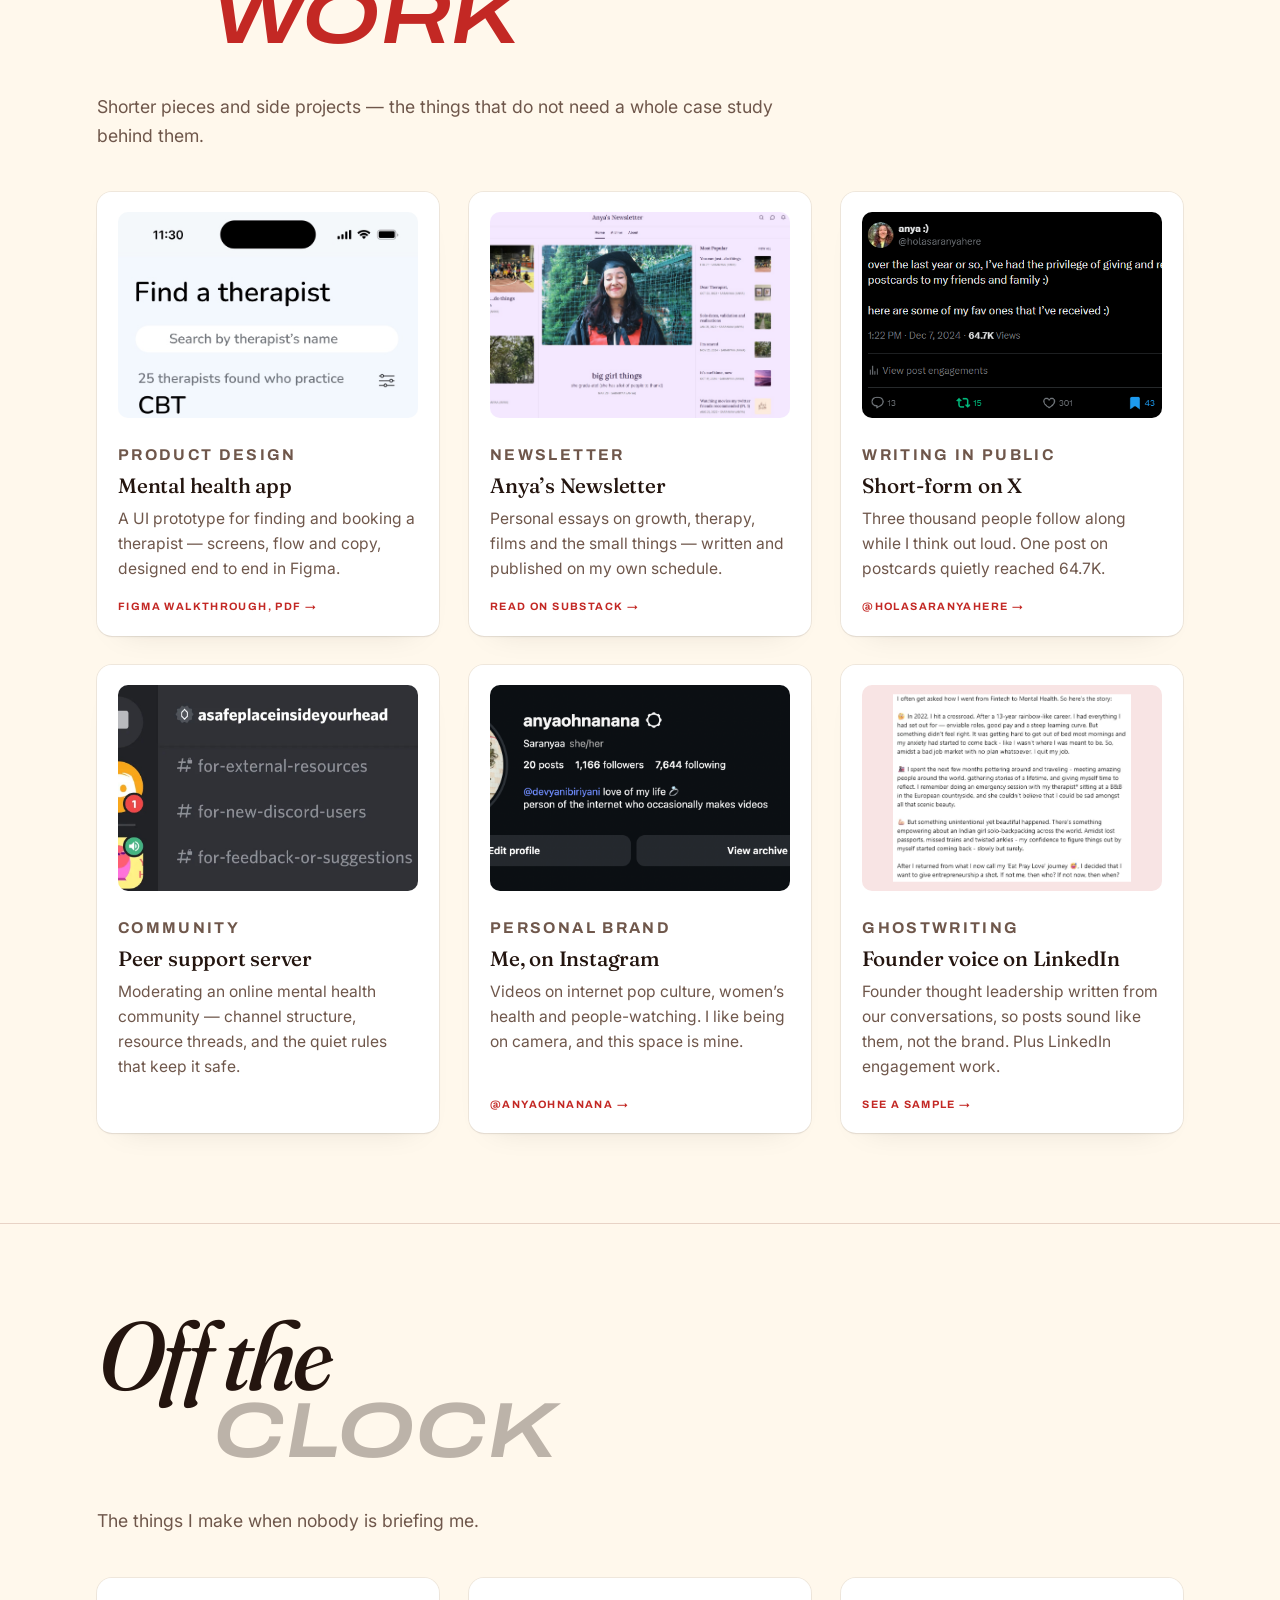
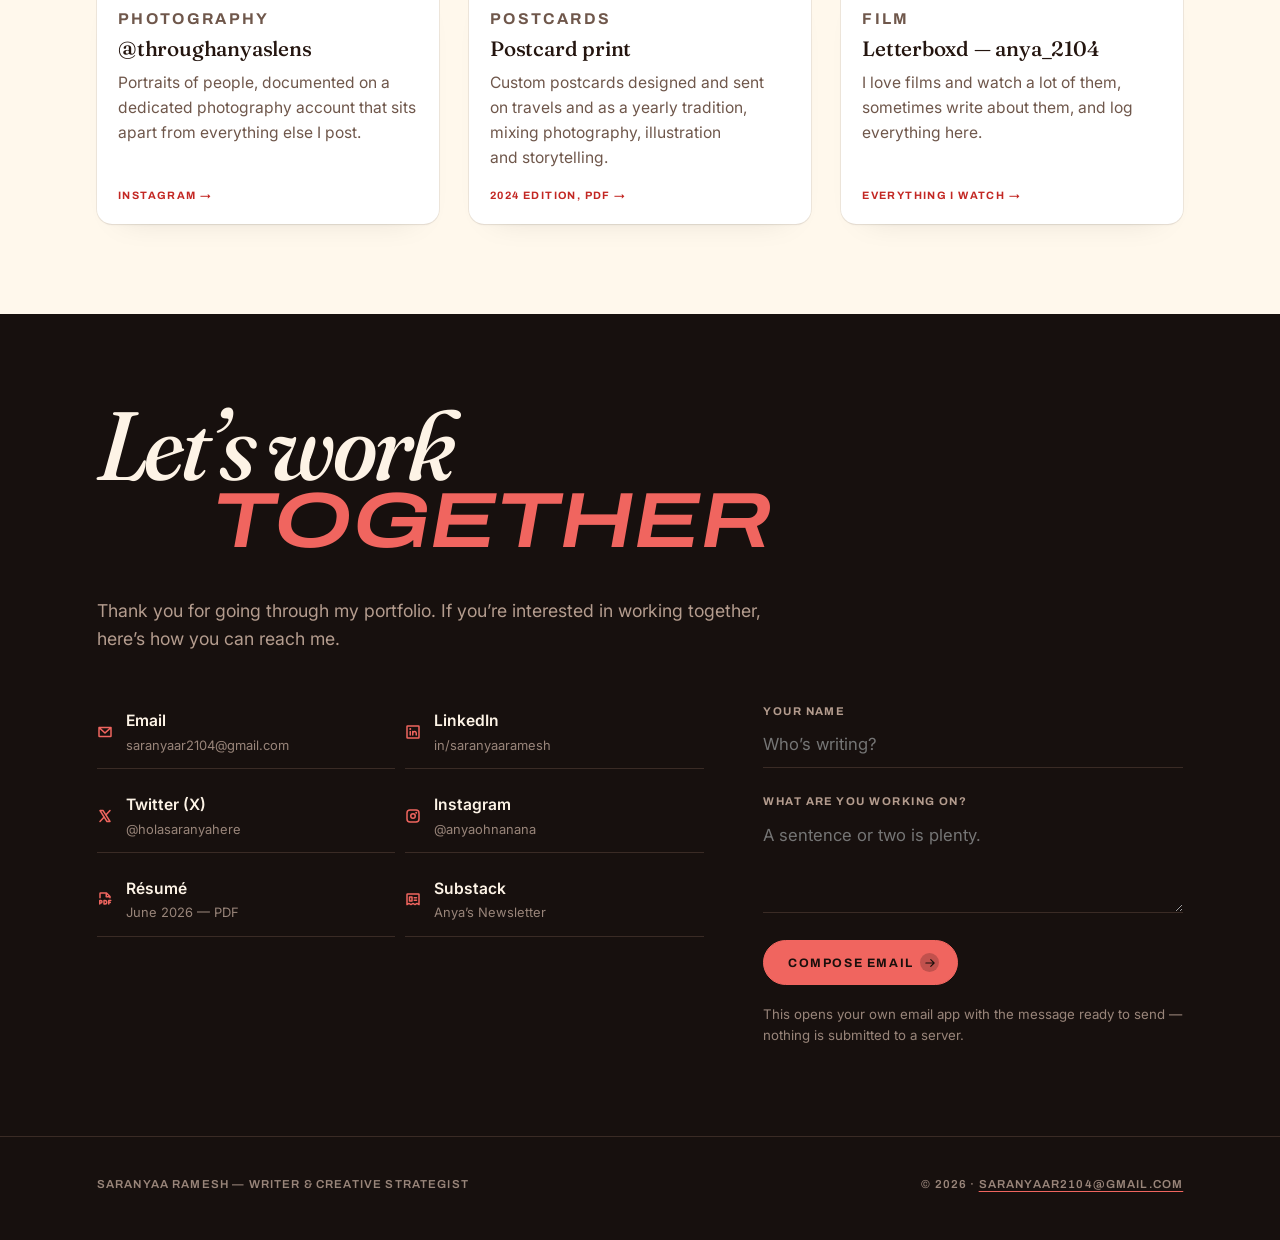
==== commit cabb995e: "Add brand logos to Selected work Official marks for Morphic, Headout, YAAS Media and Decoding Draupa" ====
--- a/preview/index.html
+++ b/preview/index.html
@@ -206,7 +206,7 @@
              alt="Morphic launch email introducing Workflows, with a product preview and a call to action." width="940" height="1306">
         <div class="feature-body">
           <p class="feature-kicker">Brand · Social · Content · Product Marketing · Influencer Marketing</p>
-          <h3>Morphic</h3>
+          <h3 class="brand-title"><img class="brand-mark" src="../assets/logo-morphic.svg" alt="" width="40" height="40">Morphic</h3>
           <p>Communication and narrative-building for a generative AI video startup — product marketing, launch narrative, and creator partnerships.</p>
           <div class="feature-metrics">
             <div><b>300+</b><span>creators researched</span></div>
@@ -221,16 +221,16 @@
           <img class="work-card-img" src="../assets/home-writing-marketing-1.jpg" loading="lazy"
                alt="Headout landing page for Grévin Wax Museum tickets in Paris." width="1327" height="871">
           <div class="work-card-body">
-            <h3>Headout</h3>
+            <h3 class="brand-title"><img class="brand-mark" src="../assets/logo-headout.svg" alt="" width="32" height="32">Headout</h3>
             <p class="work-card-tags">SEO · Content · Product Marketing</p>
             <p class="work-card-more">Read →</p>
           </div>
         </a>
 
         <a class="work-card" href="#/yaas-media">
-          <div class="work-card-blank"><img src="../assets/shape-aster.svg" alt="" aria-hidden="true" width="200" height="200"></div>
+          <div class="work-card-blank work-card-blank--logo"><img src="../assets/logo-yaas.png" alt="" width="500" height="500"></div>
           <div class="work-card-body">
-            <h3>YAAS Media</h3>
+            <h3 class="brand-title"><img class="brand-mark" src="../assets/logo-yaas.png" alt="" width="32" height="32">YAAS Media</h3>
             <p class="work-card-tags">Social · Video · Creative · Storytelling</p>
             <p class="work-card-more">Read →</p>
           </div>
@@ -240,7 +240,7 @@
           <img class="work-card-img" src="../assets/home-design-1.png" loading="lazy"
                alt="Decoding Draupadi social post in red on cream reading ‘This July’ with four self-care prompts." width="1080" height="1080">
           <div class="work-card-body">
-            <h3>Decoding Draupadi</h3>
+            <h3 class="brand-title"><img class="brand-mark" src="../assets/logo-decoding-draupadi.png" alt="" width="32" height="32">Decoding Draupadi</h3>
             <p class="work-card-tags">Social · Community · Content · Events</p>
             <p class="work-card-more">Read →</p>
           </div>
@@ -440,6 +440,7 @@
 <article class="case" id="case-morphic" hidden>
   <div class="wrap">
     <a class="case-back" href="#">← All work</a>
+    <img class="brand-mark brand-mark--case" src="../assets/logo-morphic.svg" alt="" width="44" height="44">
     <p class="case-tagline">Brand · Social · Content · Product Marketing</p>
     <h1 class="dsplit"><span class="dsplit-a">Morphic</span><span class="dsplit-b">Case Study</span></h1>
     <p class="case-summary">Communication and narrative-building for a generative AI video startup.</p>
@@ -518,6 +519,7 @@
 <article class="case" id="case-headout" hidden>
   <div class="wrap">
     <a class="case-back" href="#">← All work</a>
+    <img class="brand-mark brand-mark--case" src="../assets/logo-headout.svg" alt="" width="44" height="44">
     <p class="case-tagline">SEO · Content · Product Marketing</p>
     <h1 class="dsplit"><span class="dsplit-a">Headout</span><span class="dsplit-b">Case Study</span></h1>
     <p class="case-summary">SEO and landing page copy for a global experiences marketplace.</p>
@@ -592,6 +594,7 @@
 <article class="case" id="case-yaas-media" hidden>
   <div class="wrap">
     <a class="case-back" href="#">← All work</a>
+    <img class="brand-mark brand-mark--case" src="../assets/logo-yaas.png" alt="" width="44" height="44">
     <p class="case-tagline">Social · Video · Creative · Storytelling</p>
     <h1 class="dsplit"><span class="dsplit-a">YAAS Media</span><span class="dsplit-b">Case Study</span></h1>
     <p class="case-summary">Social and video storytelling for a media brand.</p>
@@ -627,6 +630,7 @@
 <article class="case" id="case-decoding-draupadi" hidden>
   <div class="wrap">
     <a class="case-back" href="#">← All work</a>
+    <img class="brand-mark brand-mark--case" src="../assets/logo-decoding-draupadi.png" alt="" width="44" height="44">
     <p class="case-tagline">Social · Community · Content · Events</p>
     <h1 class="dsplit"><span class="dsplit-a">Decoding</span><span class="dsplit-b">Draupadi</span></h1>
     <p class="case-summary">Social, community, and events for a platform on women’s health and money.</p>
--- a/preview/styles.css
+++ b/preview/styles.css
@@ -520,6 +520,19 @@
   transition: transform .4s var(--ease);
 }
 .work-card-blank img { width: 44%; opacity: .75; }
+.work-card-blank--logo { background: #000; }
+.work-card-blank--logo img { width: 58%; opacity: 1; }
+
+/* Client marks sit on their own brand colour, so they keep a light backing in
+   both themes rather than taking on the page palette. */
+.brand-title { display: flex; align-items: center; gap: .6rem; }
+.brand-mark {
+  flex: 0 0 auto; width: 32px; height: 32px;
+  border-radius: 9px; background: #fff; object-fit: cover;
+  box-shadow: 0 0 0 1px var(--border);
+}
+.feature-body .brand-mark { width: 40px; height: 40px; border-radius: 11px; }
+.brand-mark--case { display: block; width: 44px; height: 44px; border-radius: 12px; margin-bottom: 1rem; }
 
 .work-card-body { display: grid; gap: .3rem; }
 .work-card-body h3 { font-family: var(--font-display); font-size: 1.3rem; font-weight: 500; letter-spacing: -.01em; }
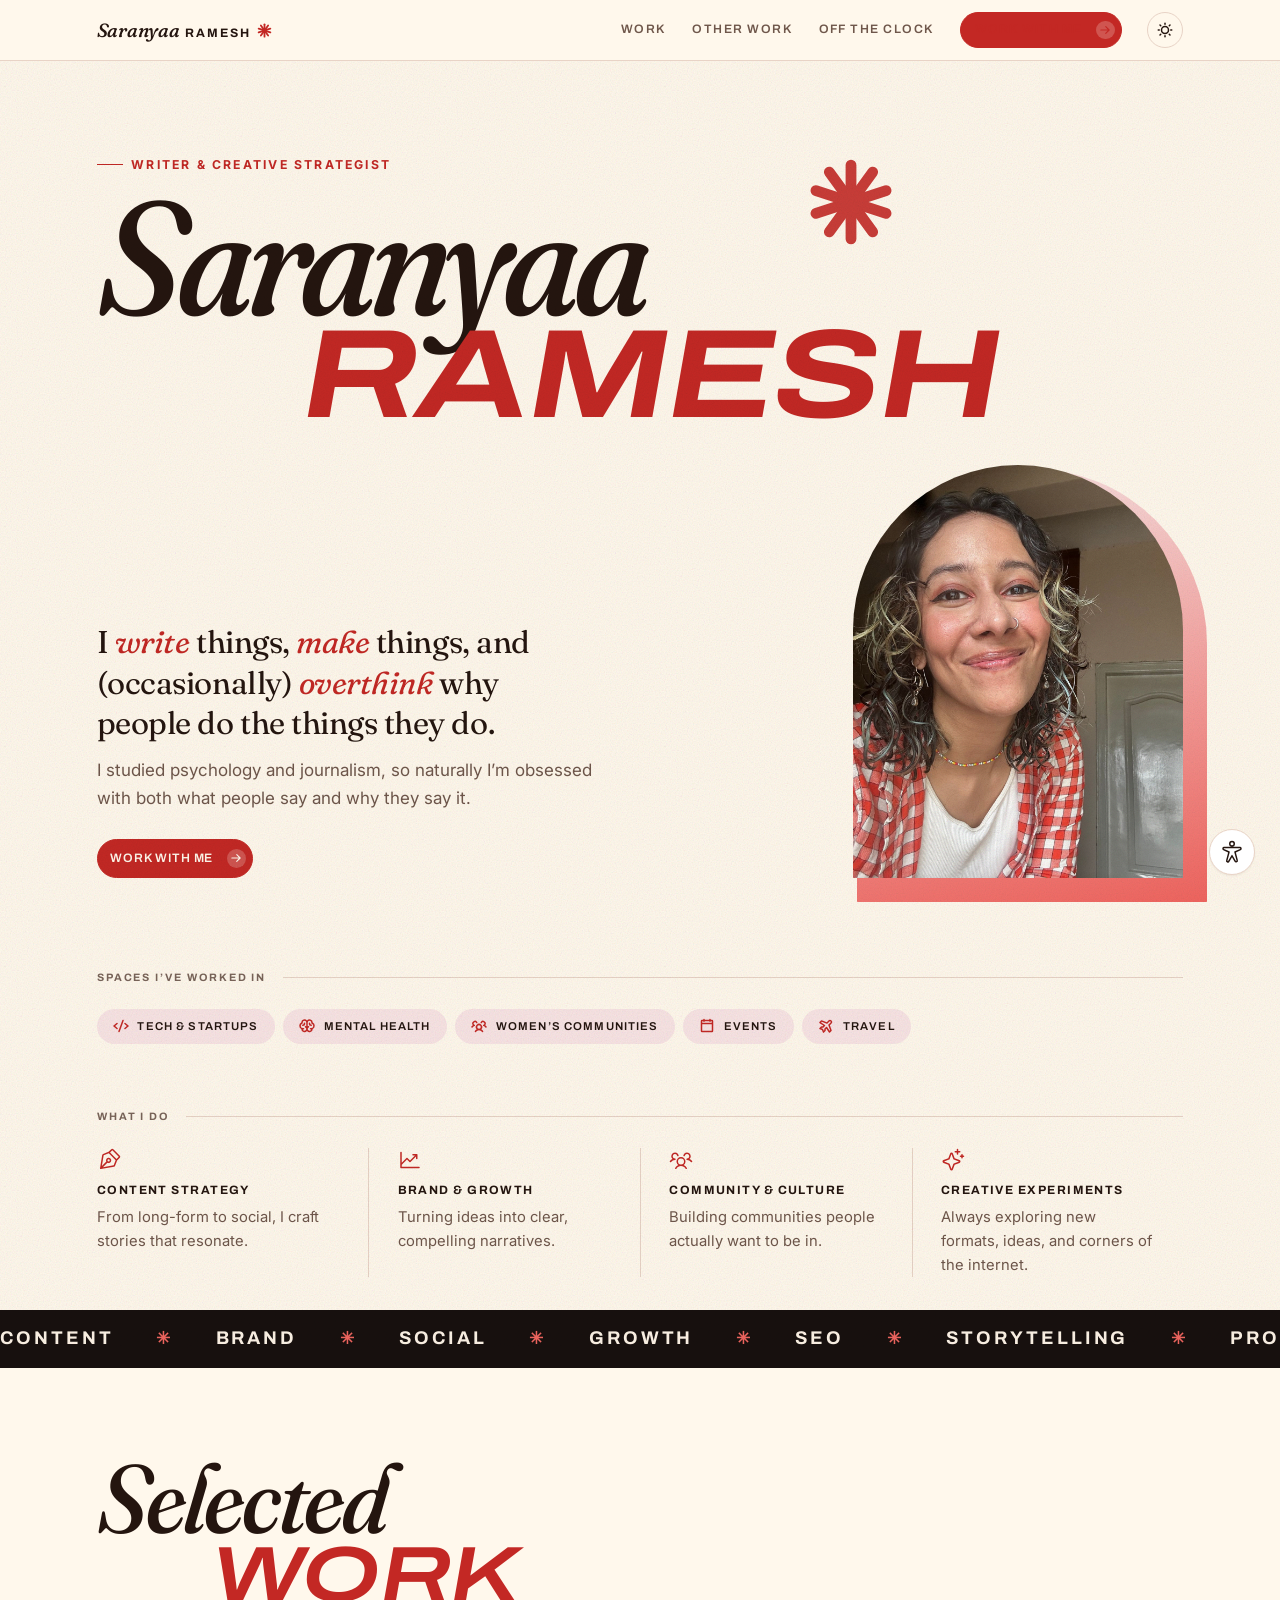
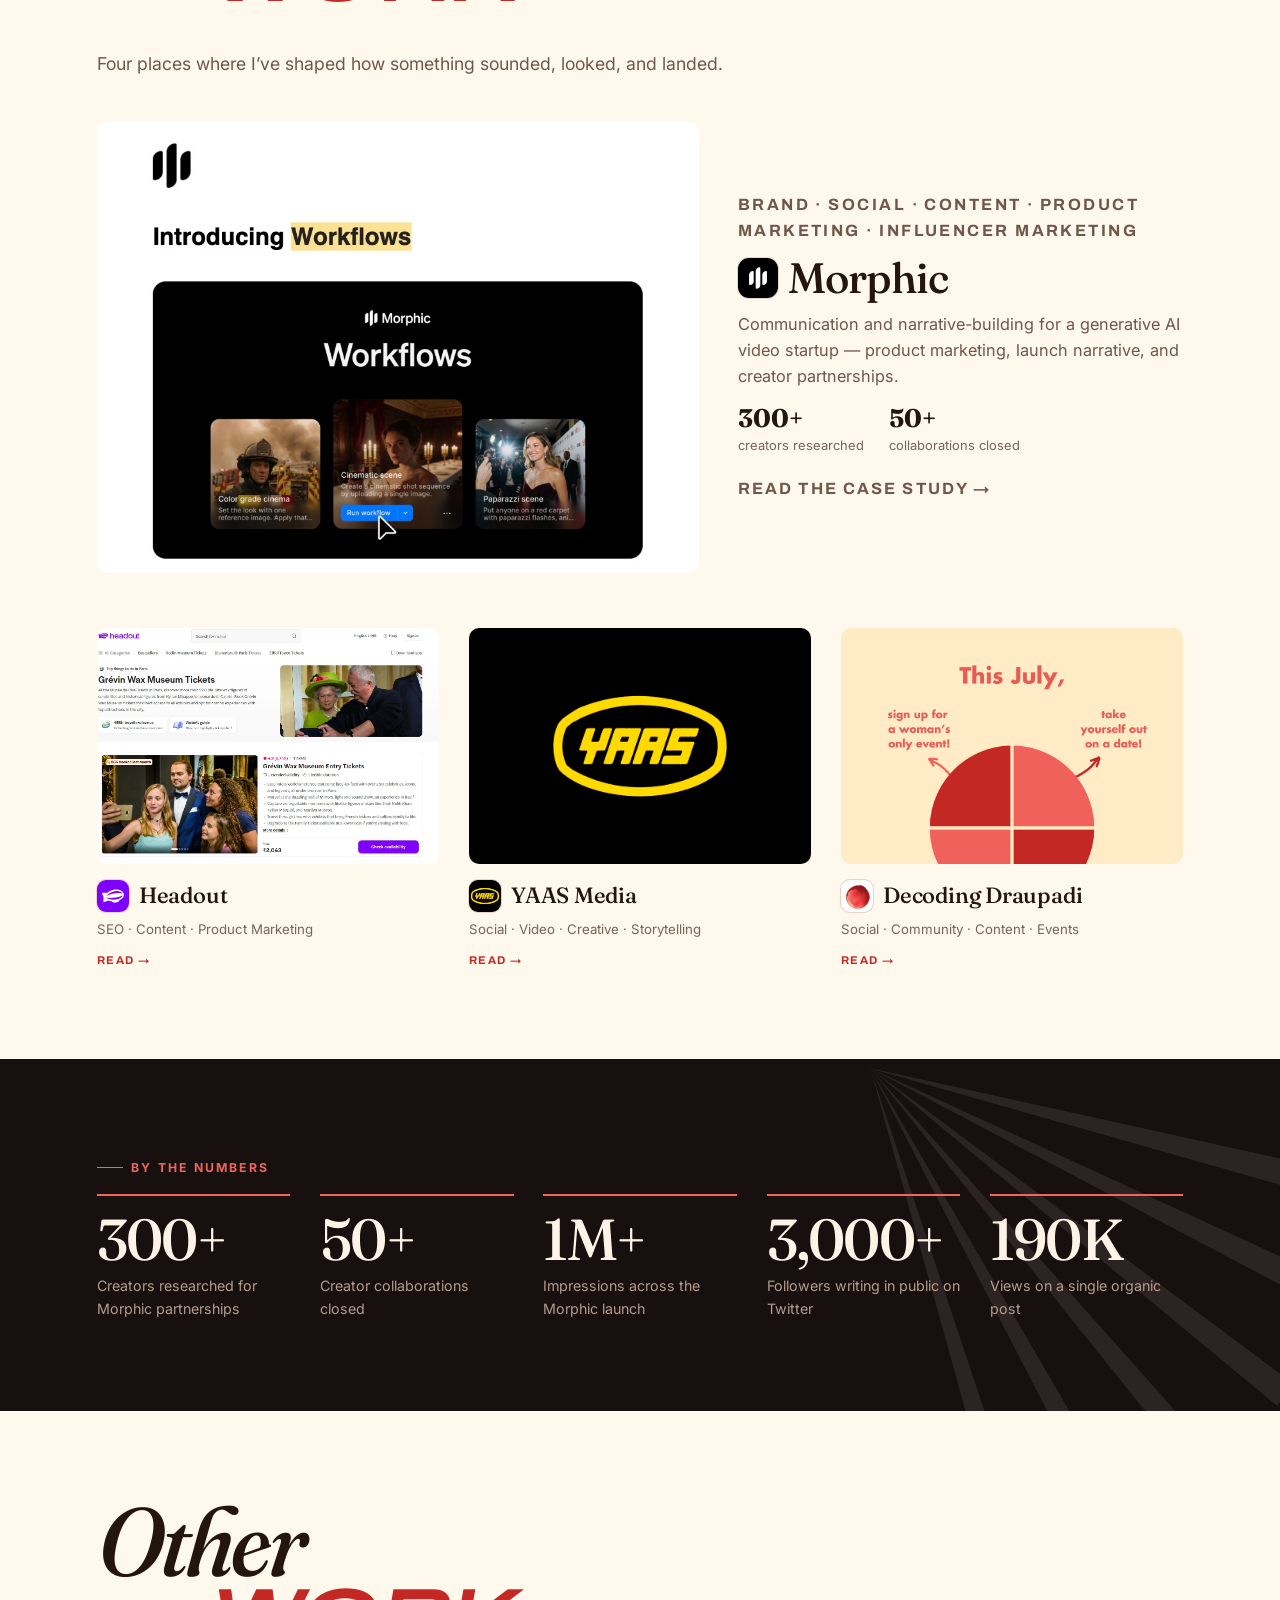
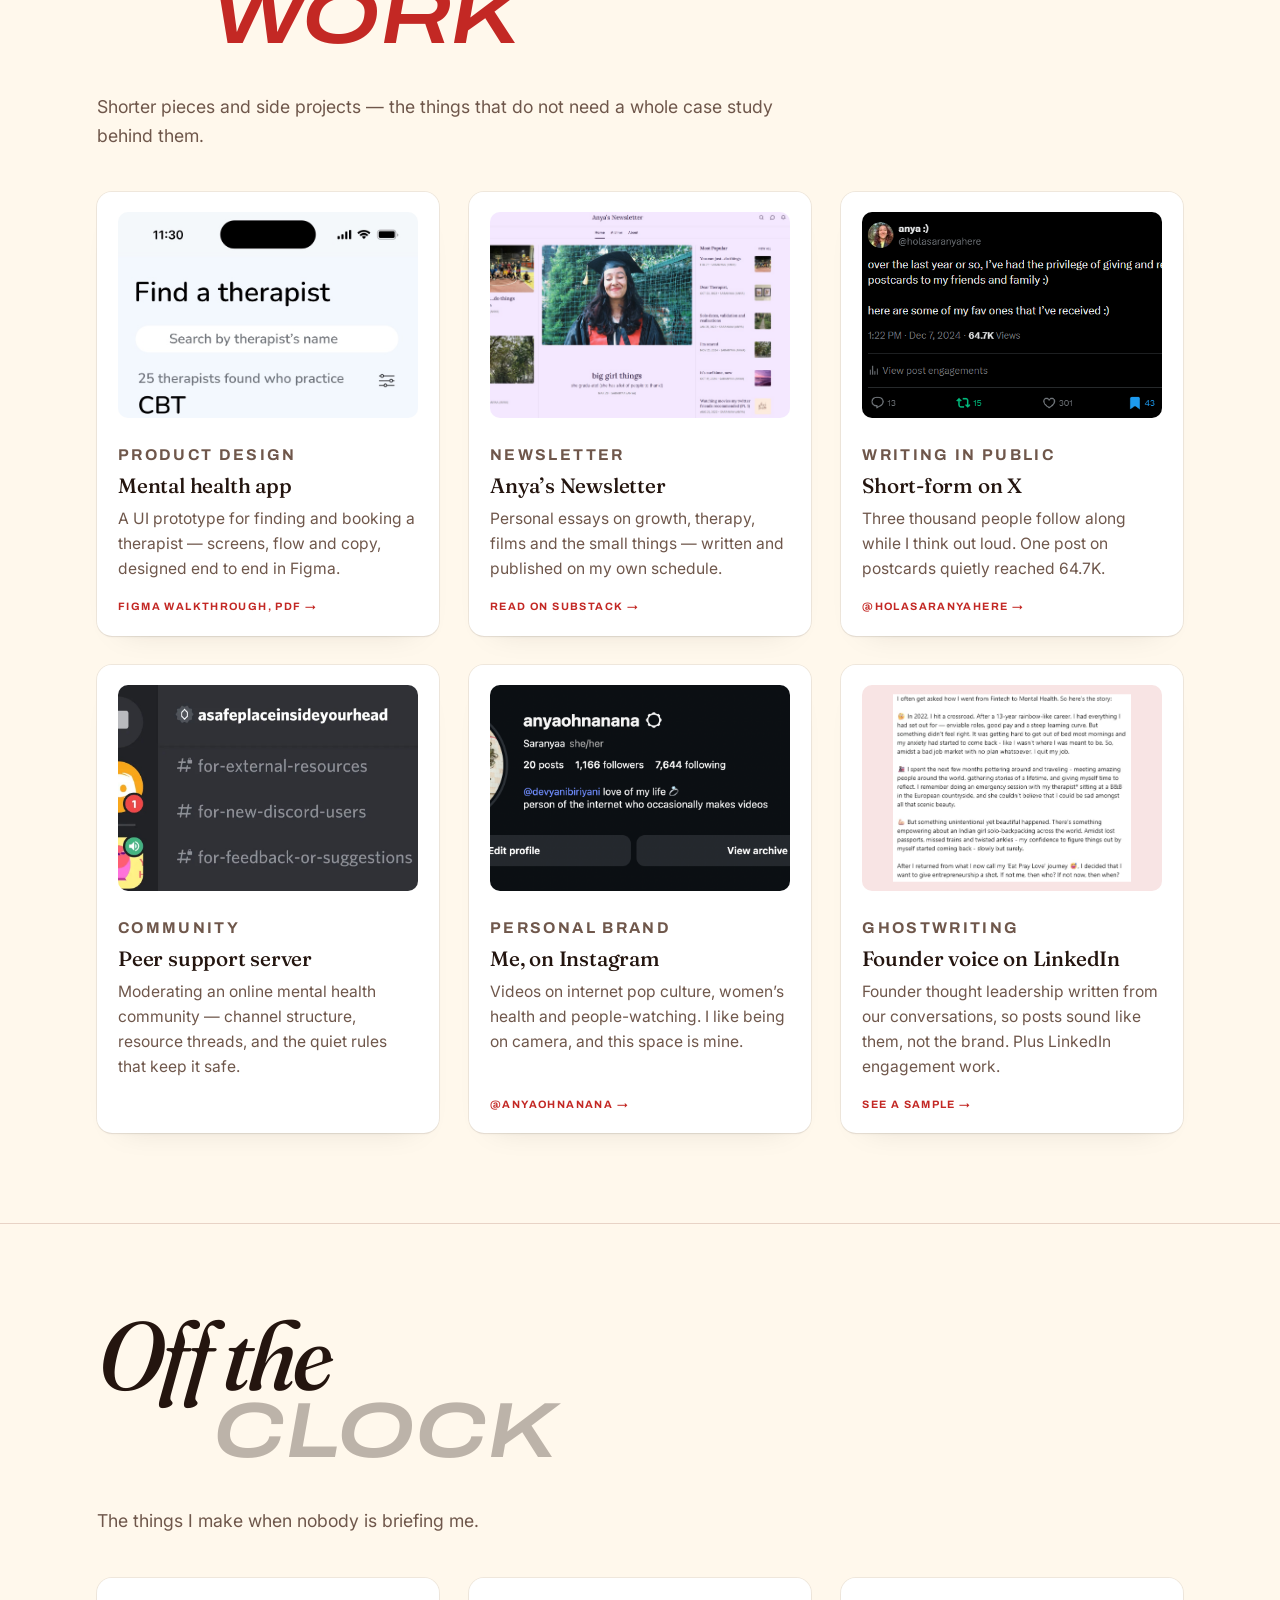
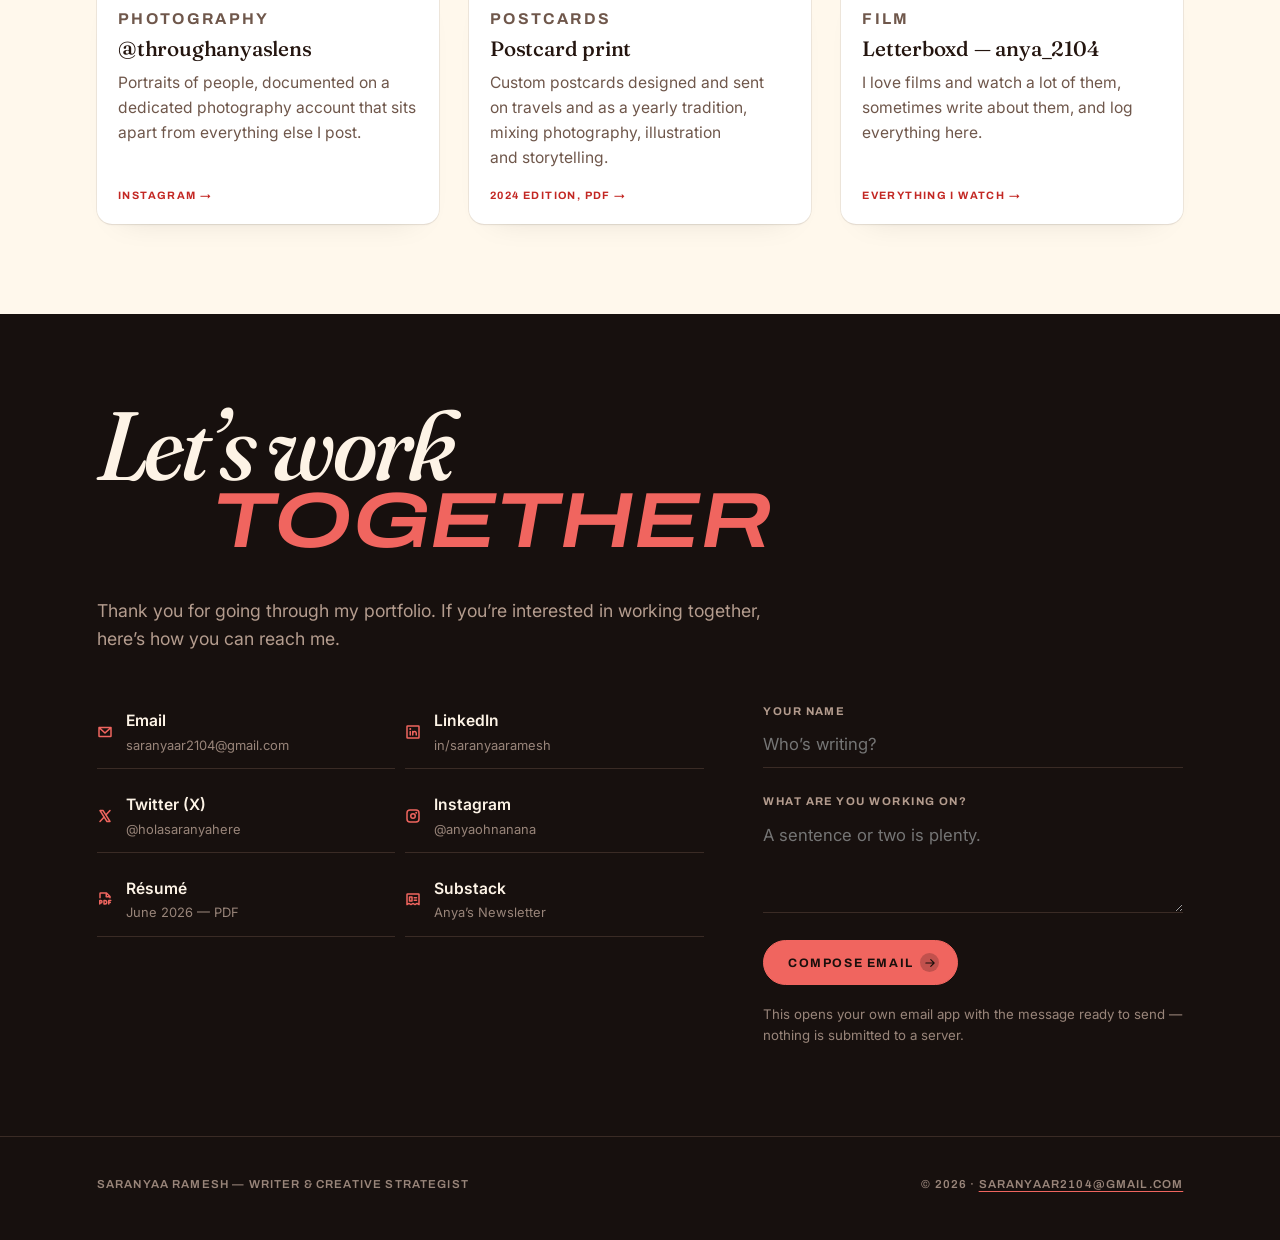
==== commit 4dcc0848: "Headout screenshots, new capsule labels, name flip, grainy glow Headout Selected pages now shows the" ====
--- a/preview/index.html
+++ b/preview/index.html
@@ -146,9 +146,9 @@
       <ul class="spaces" data-stagger data-scroll-label="Spaces I have worked in">
         <li class="space"><svg width="16" height="16" viewBox="0 0 256 256" fill="currentColor" aria-hidden="true"><path d="M71.68,97.22,34.74,128l36.94,30.78a12,12,0,1,1-15.36,18.44l-48-40a12,12,0,0,1,0-18.44l48-40A12,12,0,0,1,71.68,97.22Zm176,21.56-48-40a12,12,0,1,0-15.36,18.44L221.26,128l-36.94,30.78a12,12,0,1,0,15.36,18.44l48-40a12,12,0,0,0,0-18.44ZM164.1,28.72a12,12,0,0,0-15.38,7.18l-64,176a12,12,0,0,0,7.18,15.37A11.79,11.79,0,0,0,96,228a12,12,0,0,0,11.28-7.9l64-176A12,12,0,0,0,164.1,28.72Z"/></svg>Tech &amp; startups</li>
         <li class="space"><svg width="16" height="16" viewBox="0 0 256 256" fill="currentColor" aria-hidden="true"><path d="M252,124a60.14,60.14,0,0,0-32-53.08,52,52,0,0,0-92-32.11A52,52,0,0,0,36,70.92a60,60,0,0,0,0,106.14,52,52,0,0,0,92,32.13,52,52,0,0,0,92-32.13A60.05,60.05,0,0,0,252,124ZM88,204a28,28,0,0,1-26.85-20.07c1,0,1.89.07,2.85.07h8a12,12,0,0,0,0-24H64A36,36,0,0,1,52,90.05a12,12,0,0,0,8-11.32V72a28,28,0,0,1,56,0v60.18a51.61,51.61,0,0,0-7.2-3.85,12,12,0,1,0-9.6,22A28,28,0,0,1,88,204Zm104-44h-8a12,12,0,0,0,0,24h8c1,0,1.9,0,2.85-.07a28,28,0,1,1-38-33.61,12,12,0,1,0-9.6-22,51.61,51.61,0,0,0-7.2,3.85V72a28,28,0,0,1,56,0v6.73a12,12,0,0,0,8,11.32,36,36,0,0,1-12,70Zm16-44a12,12,0,0,1-12,12,40,40,0,0,1-40-40V84a12,12,0,0,1,24,0v4a16,16,0,0,0,16,16A12,12,0,0,1,208,116ZM100,88a40,40,0,0,1-40,40,12,12,0,0,1,0-24A16,16,0,0,0,76,88V84a12,12,0,0,1,24,0Z"/></svg>Mental health</li>
-        <li class="space"><svg width="16" height="16" viewBox="0 0 256 256" fill="currentColor" aria-hidden="true"><path d="M71.76,148H31.7a12,12,0,1,1,0-24H65.33l12.45-18.66a12,12,0,0,1,20,0l22,33,6-9a12,12,0,0,1,10-5.34h24a12,12,0,1,1,0,24h-17.6l-12.46,18.66a12,12,0,0,1-20,0l-22-33-6,9A12,12,0,0,1,71.76,148ZM177.91,36c-20.12,0-38,7.93-50.07,21.56C115.74,43.93,97.89,36,77.76,36A66,66,0,0,0,12.07,94.68,12,12,0,0,0,36,97.32,42,42,0,0,1,77.76,60c17.83,0,32.75,9.4,38.95,24.54a12,12,0,0,0,22.25,0C145.16,69.4,160.08,60,177.91,60A42.08,42.08,0,0,1,220,102c0,29.42-25.86,57.77-47.56,76.36a329,329,0,0,1-44.58,31.81c-10.87-6.45-35.37-22-56.51-42.73a12,12,0,1,0-16.84,17.12c30.39,29.81,66.15,49.2,67.66,50a12.06,12.06,0,0,0,11.39,0C138,232.14,244,174.34,244,102A66.12,66.12,0,0,0,177.91,36Z"/></svg>Women&rsquo;s health</li>
-        <li class="space"><svg width="16" height="16" viewBox="0 0 256 256" fill="currentColor" aria-hidden="true"><path d="M128,20A108,108,0,1,0,236,128,108.12,108.12,0,0,0,128,20ZM60,177.28A83.59,83.59,0,0,1,44.87,140H75.14A83.1,83.1,0,0,1,60,177.28ZM44.87,116A83.59,83.59,0,0,1,60,78.72,83.1,83.1,0,0,1,75.14,116ZM116,211.13a83.63,83.63,0,0,1-39-16.46A106.94,106.94,0,0,0,99.34,140H116ZM116,116H99.34A106.94,106.94,0,0,0,77,61.33a83.63,83.63,0,0,1,39-16.46Zm80-37.28A83.59,83.59,0,0,1,211.13,116H180.86A83.1,83.1,0,0,1,196,78.72ZM140,211.13V140h16.66A106.94,106.94,0,0,0,179,194.67,83.63,83.63,0,0,1,140,211.13ZM156.66,116H140V44.87a83.63,83.63,0,0,1,39,16.46A106.94,106.94,0,0,0,156.66,116ZM196,177.28A83.1,83.1,0,0,1,180.86,140h30.27A83.59,83.59,0,0,1,196,177.28Z"/></svg>Sports &amp; culture</li>
-        <li class="space"><svg width="16" height="16" viewBox="0 0 256 256" fill="currentColor" aria-hidden="true"><path d="M208,52H182.42L170,33.34A12,12,0,0,0,160,28H96a12,12,0,0,0-10,5.34L73.57,52H48A28,28,0,0,0,20,80V192a28,28,0,0,0,28,28H208a28,28,0,0,0,28-28V80A28,28,0,0,0,208,52Zm4,140a4,4,0,0,1-4,4H48a4,4,0,0,1-4-4V80a4,4,0,0,1,4-4H80a12,12,0,0,0,10-5.34L102.42,52h51.15L166,70.66A12,12,0,0,0,176,76h32a4,4,0,0,1,4,4ZM128,84a48,48,0,1,0,48,48A48.05,48.05,0,0,0,128,84Zm0,72a24,24,0,1,1,24-24A24,24,0,0,1,128,156Z"/></svg>Content &amp; social</li>
+        <li class="space"><svg width="16" height="16" viewBox="0 0 256 256" fill="currentColor" aria-hidden="true"><path d="M164.38,181.1a52,52,0,1,0-72.76,0,75.89,75.89,0,0,0-30,28.89,12,12,0,0,0,20.78,12,53,53,0,0,1,91.22,0,12,12,0,1,0,20.78-12A75.89,75.89,0,0,0,164.38,181.1ZM100,144a28,28,0,1,1,28,28A28,28,0,0,1,100,144Zm147.21,9.59a12,12,0,0,1-16.81-2.39c-8.33-11.09-19.85-19.59-29.33-21.64a12,12,0,0,1-1.82-22.91,20,20,0,1,0-24.78-28.3,12,12,0,1,1-21-11.6,44,44,0,1,1,73.28,48.35,92.18,92.18,0,0,1,22.85,21.69A12,12,0,0,1,247.21,153.59Zm-192.28-24c-9.48,2.05-21,10.55-29.33,21.65A12,12,0,0,1,6.41,136.79,92.37,92.37,0,0,1,29.26,115.1a44,44,0,1,1,73.28-48.35,12,12,0,1,1-21,11.6,20,20,0,1,0-24.78,28.3,12,12,0,0,1-1.82,22.91Z"/></svg>Women&rsquo;s communities</li>
+        <li class="space"><svg width="16" height="16" viewBox="0 0 256 256" fill="currentColor" aria-hidden="true"><path d="M208,28H188V24a12,12,0,0,0-24,0v4H92V24a12,12,0,0,0-24,0v4H48A20,20,0,0,0,28,48V208a20,20,0,0,0,20,20H208a20,20,0,0,0,20-20V48A20,20,0,0,0,208,28ZM68,52a12,12,0,0,0,24,0h72a12,12,0,0,0,24,0h16V76H52V52ZM52,204V100H204V204Z"/></svg>Events</li>
+        <li class="space"><svg width="16" height="16" viewBox="0 0 256 256" fill="currentColor" aria-hidden="true"><path d="M190,115.31,217.21,89.7l.26-.26a36,36,0,0,0-50.91-50.91c-.09.08-.17.17-.26.26L140.69,66,60.1,36.71A12,12,0,0,0,47.52,39.5l-24,24A12,12,0,0,0,25.34,82l59.83,39.88L75,132H56a12,12,0,0,0-8.48,3.51l-24,24a12,12,0,0,0,4,19.62l35.23,14.1,14.06,35.14.09.22a12,12,0,0,0,19.76,3.7l23.81-23.81A12,12,0,0,0,124,200V181l10.13-10.13L174,230.65a12,12,0,0,0,18.47,1.83l24-24a12,12,0,0,0,2.79-12.59Zm-4.11,89.85L146,145.33a12,12,0,0,0-8.8-5.28A11.66,11.66,0,0,0,136,140a12,12,0,0,0-8.49,3.52l-24,24A12,12,0,0,0,100,176v19l-7.62,7.62-9.24-23.1a12,12,0,0,0-6.69-6.69l-23.1-9.24L61,156H80a12,12,0,0,0,8.48-3.51l24-24A12,12,0,0,0,110.66,110L50.84,70.12l8.24-8.25,80.83,29.39a12,12,0,0,0,12.84-3.05l30.89-32.82a12,12,0,0,1,17,17l-32.82,30.89a12,12,0,0,0-3.06,12.84l29.4,80.82Z"/></svg>Travel</li>
       </ul>
     </div>
   </section>
@@ -564,14 +564,16 @@
       <h2>Selected pages</h2>
       <div class="shots">
         <figure>
-          <img class="shot shot--cover" src="../assets/home-writing-marketing-1.jpg" loading="lazy"
-               alt="Headout landing page for Grévin Wax Museum tickets in Paris." width="1327" height="871">
-          <figcaption>Grévin Wax Museum, Paris</figcaption>
-        </figure>
-        <figure>
-          <img class="shot shot--cover" src="../assets/home-writing-marketing-2.jpg" loading="lazy"
-               alt="Headout landing page for Marrakesh to Agafay Desert tours." width="1320" height="868">
-          <figcaption>Agafay Desert tours, Marrakesh</figcaption>
+          <img class="shot shot--whole" src="../assets/searchresults.jpg" loading="lazy"
+               alt="Google results for ‘grevin wax museum paris’, with Headout listed among the review sources." width="1600" height="752">
+          <figcaption>Target keyword: “Grévin Wax Museum” - ranking in Google search results</figcaption>
+        </figure>
+        <figure>
+          <a class="shot-link" href="https://www.headout.com/grevin-wax-museum-tickets/grevin-paris-wax-museum-ticket-e-2874/" target="_blank" rel="noopener">
+            <img class="shot shot--whole" src="../assets/grevinmuseum.jpg" loading="lazy"
+                 alt="Headout landing page for Grévin Wax Museum entry tickets in Paris. Opens the live page in a new tab." width="1600" height="879">
+          </a>
+          <figcaption>The Grévin Wax Museum landing page optimized for the target keyword.</figcaption>
         </figure>
       </div>
     </section>
@@ -579,13 +581,6 @@
     <section class="case-section">
       <h2>Results</h2>
       <p>At Headout, I optimized 10+ landing and shoulder pages, rewriting for accuracy and readability and refining keywords with Keywords Everywhere and Google Search Console. Several of these pages now appear on Google for their target searches (screenshots below), and supply partners highlighted the revamped content for clarity and quality. Internal traffic and conversion data is confidential, so I’m sharing only what’s publicly visible.</p>
-      <div class="shots shots--one">
-        <figure>
-          <img class="shot shot--cover" src="../assets/home-writing-marketing-4.png" loading="lazy"
-               alt="Google results showing the Headout Grévin page ranking above Viator and Paris Tickets." width="738" height="508">
-          <figcaption>Ranking above Viator for ‘grevin museum tickets’</figcaption>
-        </figure>
-      </div>
     </section>
   </div>
 </article>
--- a/preview/styles.css
+++ b/preview/styles.css
@@ -61,7 +61,8 @@
   --hairline: rgba(36, 21, 15, .07);
   --highlight: rgba(255, 255, 255, .75);
   --shadow-tint: rgba(36, 21, 15, .17);
-  --glow: rgba(195, 40, 36, .14);
+  --glow: rgba(195, 40, 36, .1);
+  --glow-grain: .1;
   --grain-blend: multiply;
   --grain-opacity: .34;
 }
@@ -82,7 +83,8 @@
   --hairline: rgba(255, 255, 255, .055);
   --highlight: rgba(255, 255, 255, .05);
   --shadow-tint: rgba(0, 0, 0, .7);
-  --glow: rgba(240, 101, 95, .18);
+  --glow: rgba(240, 101, 95, .13);
+  --glow-grain: .12;
   --grain-blend: screen;
   --grain-opacity: .12;
 }
@@ -186,6 +188,7 @@
 .nav-logo {
   display: inline-flex; align-items: baseline; gap: .34em;
   text-decoration: none; color: var(--text);
+  perspective: 600px;
 }
 .nav-logo-first {
   font-family: var(--font-display); font-style: italic; font-weight: 500;
@@ -204,6 +207,13 @@
 }
 .nav-logo:hover { color: var(--text); }
 .nav-logo:hover .nav-mark { transform: rotate(144deg); }
+/* A full coin turn on hover or focus. The class is set from app.js and
+   cleared on animationend, so leaving mid-turn never snaps it back. */
+@keyframes name-flip { to { transform: rotateY(360deg); } }
+@media (prefers-reduced-motion: no-preference) {
+  .nav-logo-first.is-flipping { animation: name-flip .8s var(--ease); }
+}
+body.a11y-motion .nav-logo-first { animation: none !important; }
 
 .nav-links { display: flex; align-items: center; gap: 1.5rem; }
 .nav-links a {
@@ -427,6 +437,19 @@
     background: radial-gradient(circle closest-side, var(--glow), transparent);
   }
   .cursor-glow.is-on { opacity: 1; }
+  /* Grain inside the glow, in the accent colour: the noise tile and the
+     glow's own falloff are both masks, so only speckle near the cursor
+     shows and it fades out with the light. */
+  .cursor-glow::after {
+    content: ''; position: absolute; inset: 0;
+    background: var(--accent); opacity: var(--glow-grain);
+    -webkit-mask-image: url("data:image/svg+xml,%3Csvg xmlns='http://www.w3.org/2000/svg' width='160' height='160'%3E%3Cfilter id='g'%3E%3CfeTurbulence type='fractalNoise' baseFrequency='.9' numOctaves='2' stitchTiles='stitch'/%3E%3CfeColorMatrix values='0 0 0 0 0 0 0 0 0 0 0 0 0 0 0 0 0 0 9 -4.2'/%3E%3C/filter%3E%3Crect width='160' height='160' filter='url(%23g)'/%3E%3C/svg%3E"), radial-gradient(circle closest-side, #000 15%, transparent);
+    -webkit-mask-composite: source-in;
+    mask-image: url("data:image/svg+xml,%3Csvg xmlns='http://www.w3.org/2000/svg' width='160' height='160'%3E%3Cfilter id='g'%3E%3CfeTurbulence type='fractalNoise' baseFrequency='.9' numOctaves='2' stitchTiles='stitch'/%3E%3CfeColorMatrix values='0 0 0 0 0 0 0 0 0 0 0 0 0 0 0 0 0 0 9 -4.2'/%3E%3C/filter%3E%3Crect width='160' height='160' filter='url(%23g)'/%3E%3C/svg%3E"), radial-gradient(circle closest-side, #000 15%, transparent);
+    mask-composite: intersect;
+    mask-size: 160px 160px, 100% 100%;
+    -webkit-mask-size: 160px 160px, 100% 100%;
+  }
 }
 body.a11y-motion .cursor-glow { display: none !important; }
 @media (prefers-reduced-motion: reduce) { .cursor-glow { display: none !important; } }
@@ -562,6 +585,10 @@
 /* For screenshots that must not lose their edges to a crop. */
 .shot--fit { aspect-ratio: 16 / 10; object-fit: contain; object-position: top center; background: none; }
 .shot--fit-tall { aspect-ratio: 3 / 4; object-fit: contain; object-position: top center; background: none; }
+/* Natural proportions, for pairs of screenshots whose shapes differ. */
+.shot--whole { height: auto; object-fit: contain; }
+.shot-link { display: block; border-radius: var(--r-md); }
+.shot-link .shot { cursor: pointer; }
 
 /* Screenshots of very different shapes sat at different heights, so the row
    looked ragged. A shared surface gives them one silhouette and lines the
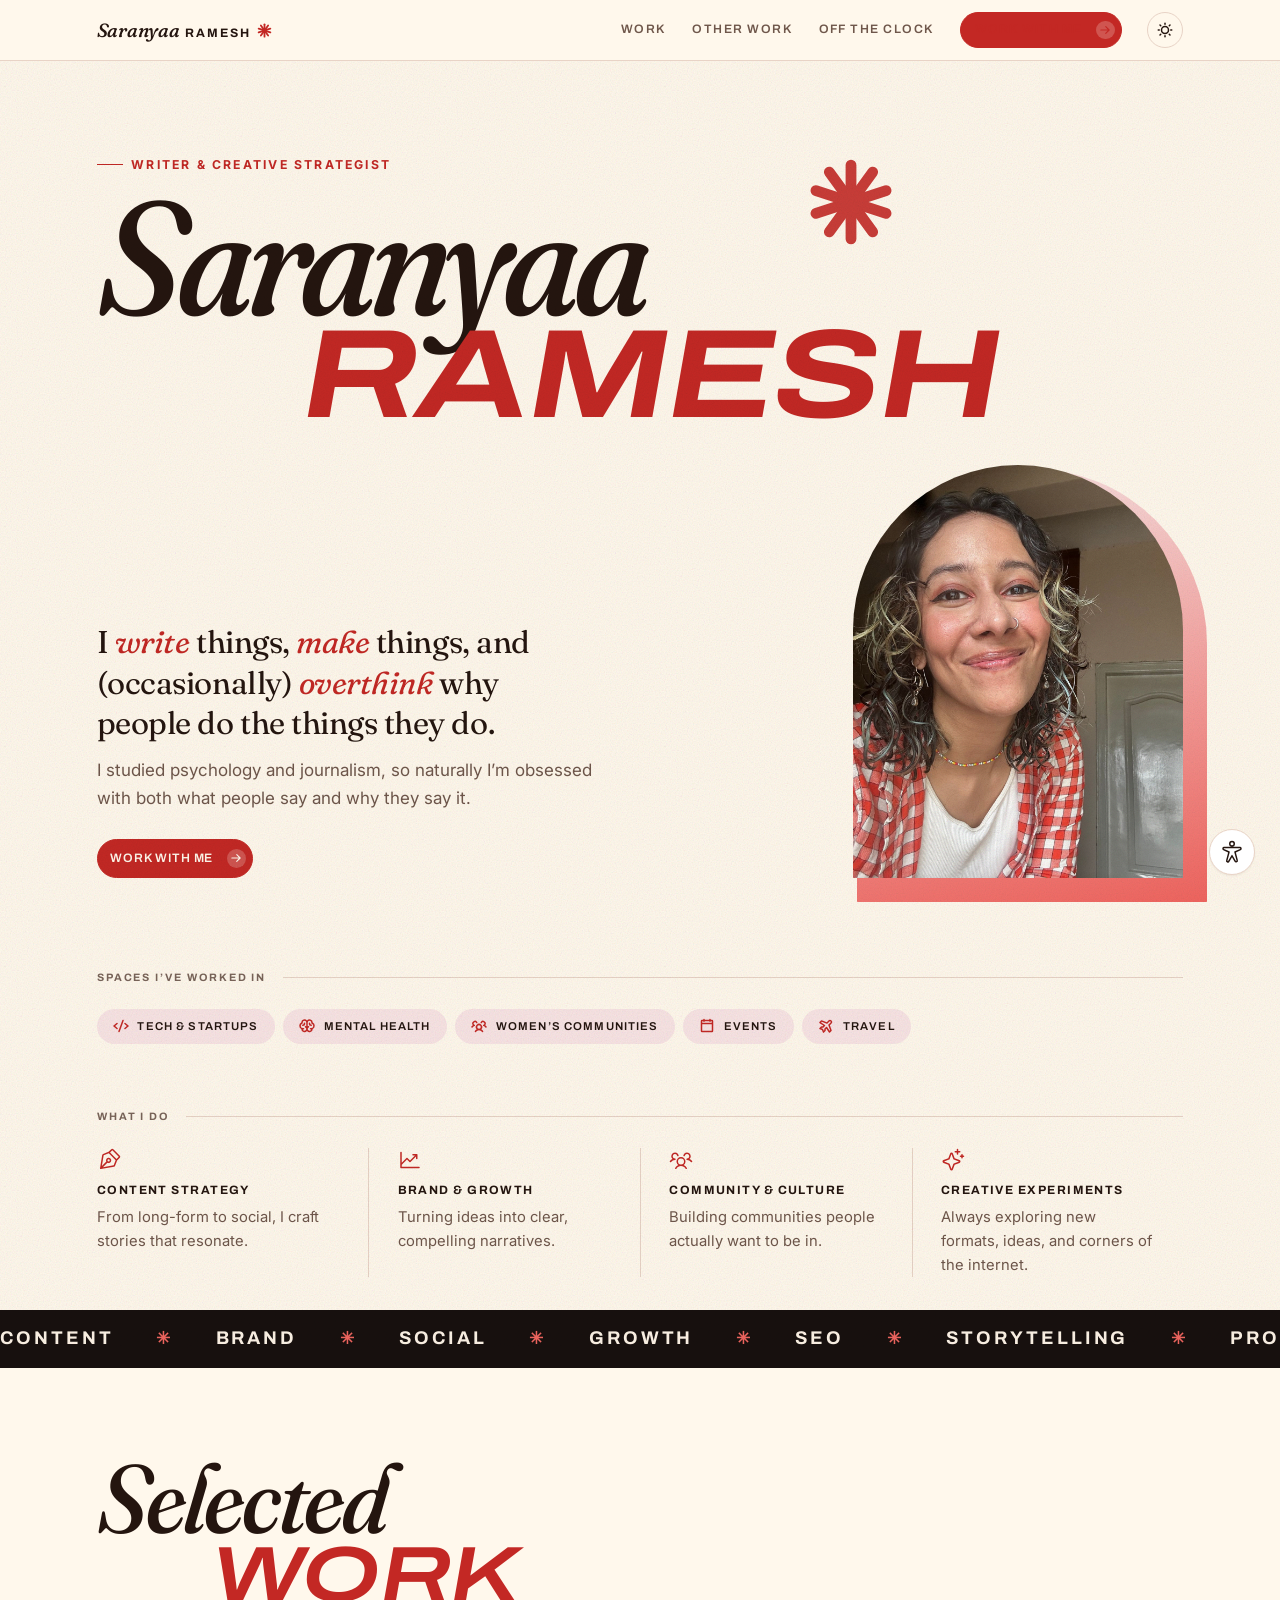
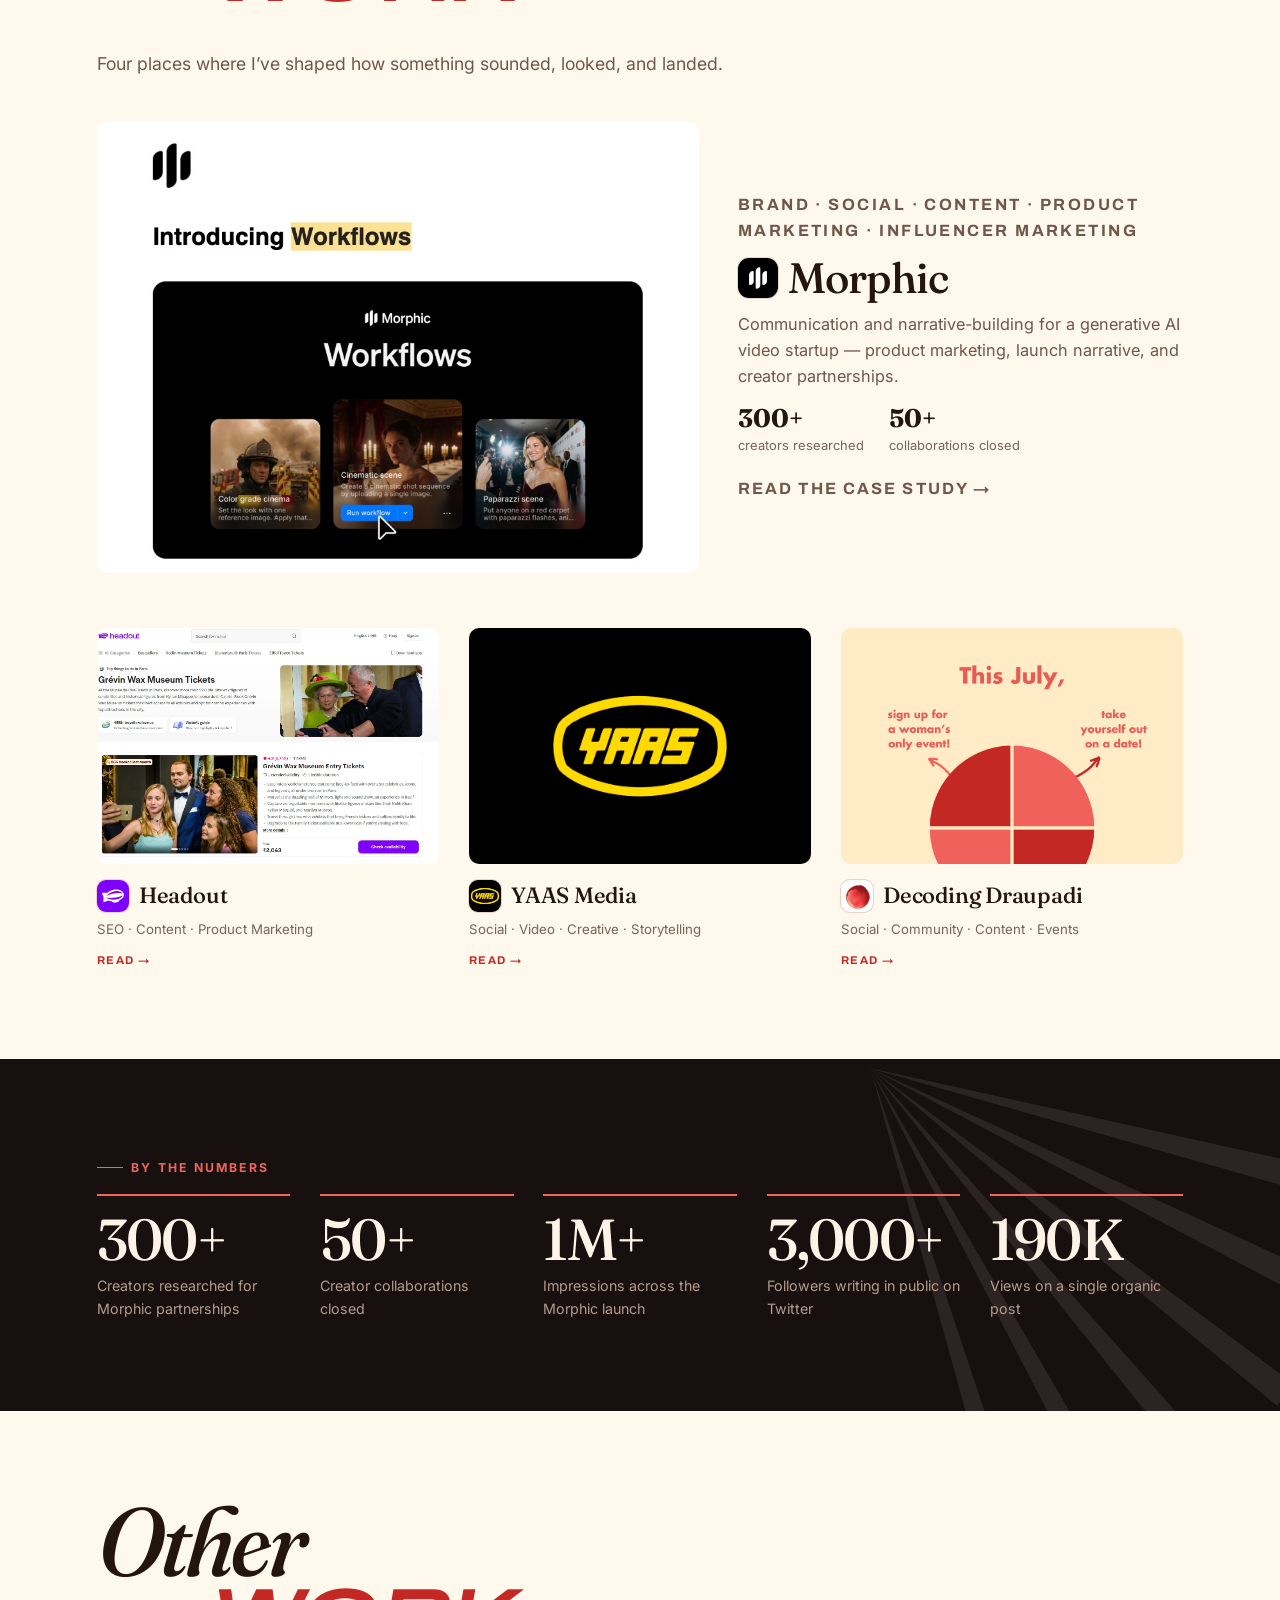
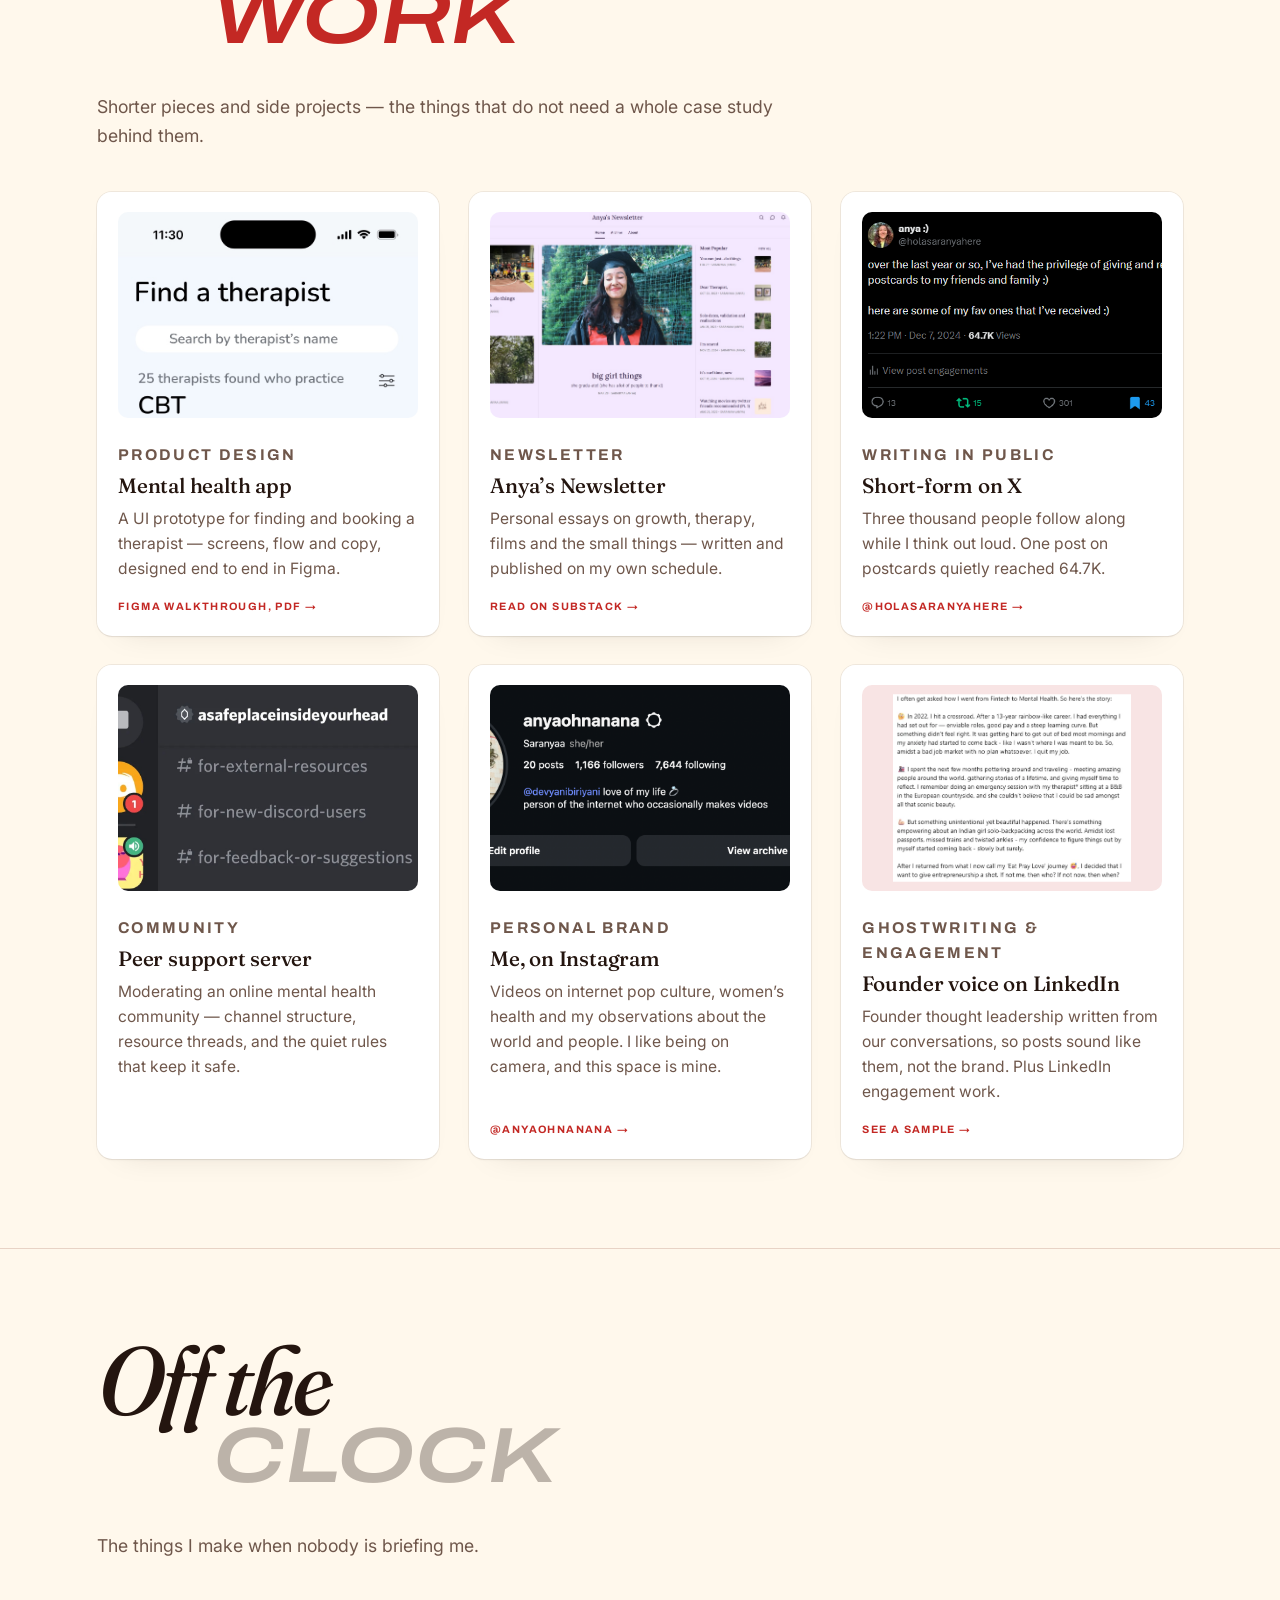
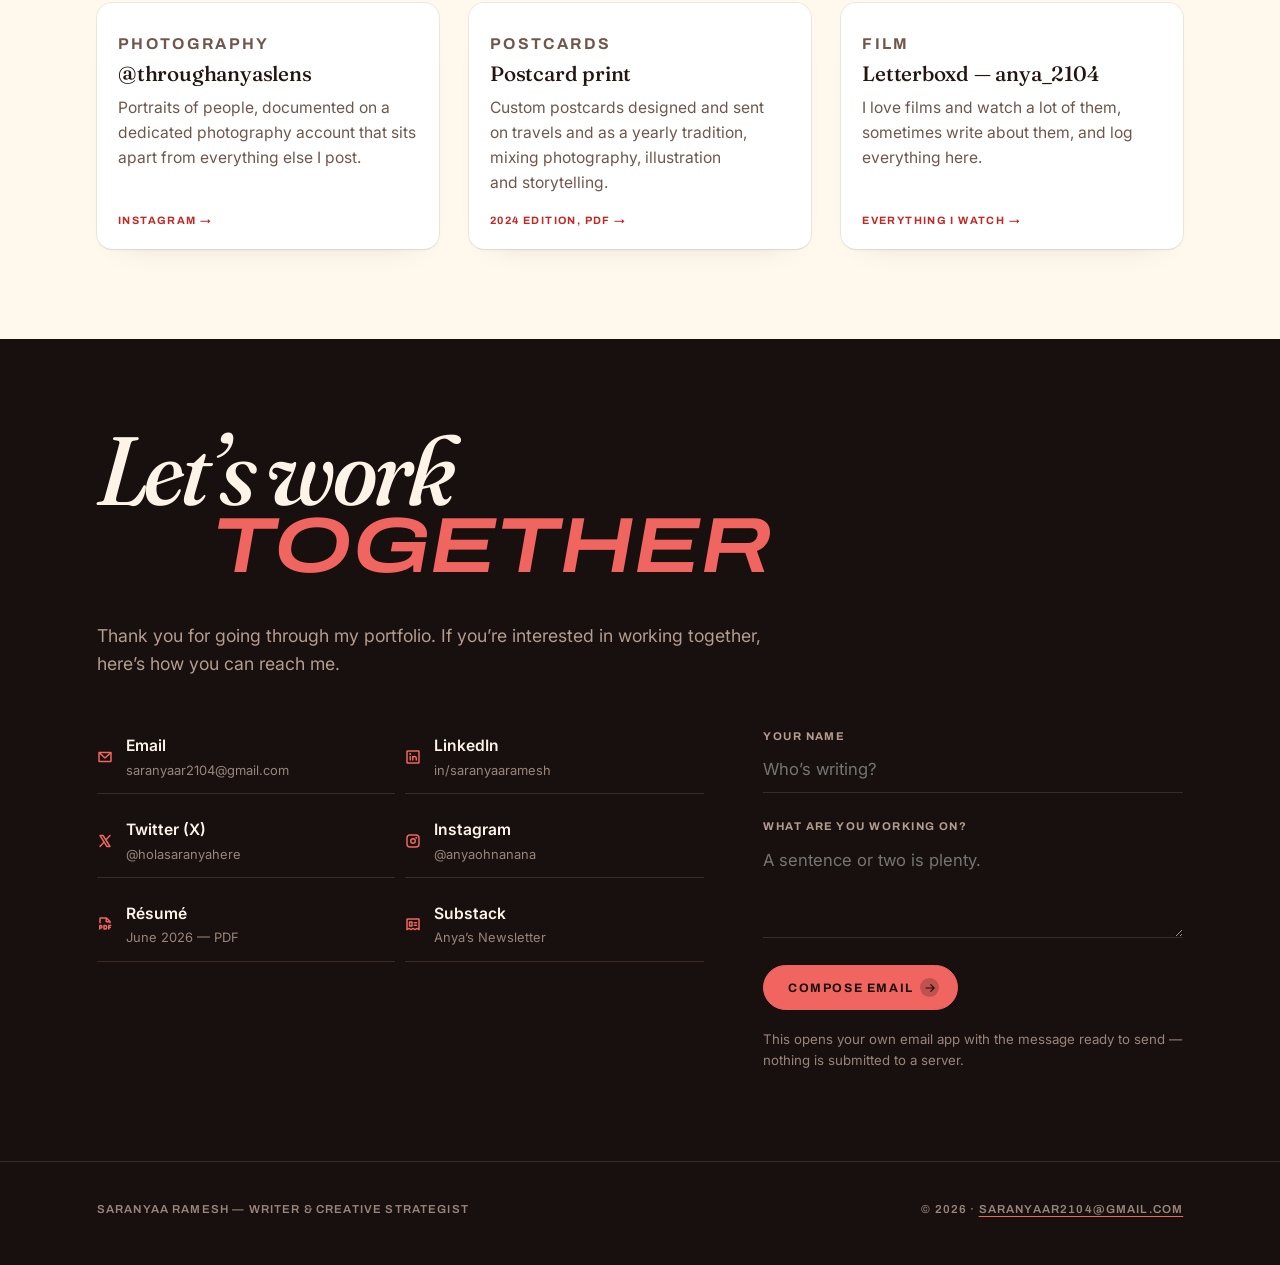
==== commit 4ac9b937: "Headout: Results and Page I worked on side by side; her Other work wording; drop glow grain, softer " ====
--- a/preview/index.html
+++ b/preview/index.html
@@ -319,7 +319,7 @@
                alt="Anya’s Instagram profile, described as a person of the internet who occasionally makes videos." width="1656" height="582">
           <p class="tile-kicker">Personal brand</p>
           <h3>Me, on Instagram</h3>
-          <p>Videos on internet pop culture, women’s health and people-watching. I like being on camera, and this space is mine.</p>
+          <p>Videos on internet pop culture, women’s health and my observations about the world and people. I like being on camera, and this space is mine.</p>
           <span class="tile-go">@anyaohnanana →</span>
         </a>
 
@@ -327,7 +327,7 @@
           <img class="tile-img tile-img--whole" src="../assets/ghostwriting.png" loading="lazy"
                alt="LinkedIn post written in a founder’s voice about moving from fintech to mental health, with the founder’s details removed."
                width="543" height="427">
-          <p class="tile-kicker">Ghostwriting</p>
+          <p class="tile-kicker">Ghostwriting &amp; engagement</p>
           <h3>Founder voice on LinkedIn</h3>
           <p>Founder thought leadership written from our conversations, so posts sound like them, not the brand. Plus LinkedIn engagement work.</p>
           <span class="tile-go">See a sample →</span>
@@ -561,26 +561,27 @@
     </section>
 
     <section class="case-section">
-      <h2>Selected pages</h2>
       <div class="shots">
-        <figure>
-          <img class="shot shot--whole" src="../assets/searchresults.jpg" loading="lazy"
-               alt="Google results for ‘grevin wax museum paris’, with Headout listed among the review sources." width="1600" height="752">
-          <figcaption>Target keyword: “Grévin Wax Museum” - ranking in Google search results</figcaption>
-        </figure>
-        <figure>
-          <a class="shot-link" href="https://www.headout.com/grevin-wax-museum-tickets/grevin-paris-wax-museum-ticket-e-2874/" target="_blank" rel="noopener">
-            <img class="shot shot--whole" src="../assets/grevinmuseum.jpg" loading="lazy"
-                 alt="Headout landing page for Grévin Wax Museum entry tickets in Paris. Opens the live page in a new tab." width="1600" height="879">
-          </a>
-          <figcaption>The Grévin Wax Museum landing page optimized for the target keyword.</figcaption>
-        </figure>
-      </div>
-    </section>
-
-    <section class="case-section">
-      <h2>Results</h2>
-      <p>At Headout, I optimized 10+ landing and shoulder pages, rewriting for accuracy and readability and refining keywords with Keywords Everywhere and Google Search Console. Several of these pages now appear on Google for their target searches (screenshots below), and supply partners highlighted the revamped content for clarity and quality. Internal traffic and conversion data is confidential, so I’m sharing only what’s publicly visible.</p>
+        <div>
+          <h2>Results</h2>
+          <figure>
+            <img class="shot shot--wide" src="../assets/searchresults.jpg" loading="lazy"
+                 alt="Google results for “grevin wax museum paris”, with Headout rated 4.5 out of 5 in the reviews panel." width="1600" height="752">
+            <figcaption>Google result search for “Grévin Wax Museum”</figcaption>
+          </figure>
+        </div>
+        <div>
+          <h2>Page I worked on</h2>
+          <figure>
+            <a class="shot-link" href="https://www.headout.com/grevin-wax-museum-tickets/grevin-paris-wax-museum-ticket-e-2874/" target="_blank" rel="noopener">
+              <img class="shot shot--wide shot--left" src="../assets/grevinmuseum.jpg" loading="lazy"
+                   alt="Headout landing page for Grévin Wax Museum entry tickets in Paris. Opens the live page in a new tab." width="1600" height="879">
+            </a>
+            <figcaption>Grévin Wax Museum tickets on Headout. Open the live page.</figcaption>
+          </figure>
+        </div>
+      </div>
+      <p>At Headout, I optimized 10+ landing and shoulder pages, rewriting for accuracy and readability and refining keywords with Keywords Everywhere and Google Search Console. Several of these pages now appear on Google for their target searches (screenshots above), and supply partners highlighted the revamped content for clarity and quality. Internal traffic and conversion data is confidential, so I’m sharing only what’s publicly visible.</p>
     </section>
   </div>
 </article>
--- a/preview/styles.css
+++ b/preview/styles.css
@@ -61,8 +61,7 @@
   --hairline: rgba(36, 21, 15, .07);
   --highlight: rgba(255, 255, 255, .75);
   --shadow-tint: rgba(36, 21, 15, .17);
-  --glow: rgba(195, 40, 36, .1);
-  --glow-grain: .1;
+  --glow: rgba(195, 40, 36, .14);
   --grain-blend: multiply;
   --grain-opacity: .34;
 }
@@ -83,8 +82,7 @@
   --hairline: rgba(255, 255, 255, .055);
   --highlight: rgba(255, 255, 255, .05);
   --shadow-tint: rgba(0, 0, 0, .7);
-  --glow: rgba(240, 101, 95, .13);
-  --glow-grain: .12;
+  --glow: rgba(240, 101, 95, .18);
   --grain-blend: screen;
   --grain-opacity: .12;
 }
@@ -211,7 +209,7 @@
    cleared on animationend, so leaving mid-turn never snaps it back. */
 @keyframes name-flip { to { transform: rotateY(360deg); } }
 @media (prefers-reduced-motion: no-preference) {
-  .nav-logo-first.is-flipping { animation: name-flip .8s var(--ease); }
+  .nav-logo-first.is-flipping { animation: name-flip 1.4s var(--ease); }
 }
 body.a11y-motion .nav-logo-first { animation: none !important; }
 
@@ -430,26 +428,19 @@
   .cursor-glow {
     display: block;
     position: fixed; top: 0; left: 0;
-    width: 620px; height: 620px; margin: -310px 0 0 -310px;
+    width: 820px; height: 820px; margin: -410px 0 0 -410px;
     z-index: 1; pointer-events: none;
     will-change: transform;
     opacity: 0; transition: opacity .45s var(--ease);
-    background: radial-gradient(circle closest-side, var(--glow), transparent);
+    background: radial-gradient(circle closest-side,
+      var(--glow),
+      color-mix(in srgb, var(--glow) 80%, transparent) 22%,
+      color-mix(in srgb, var(--glow) 50%, transparent) 42%,
+      color-mix(in srgb, var(--glow) 22%, transparent) 62%,
+      color-mix(in srgb, var(--glow) 6%, transparent) 82%,
+      transparent);
   }
   .cursor-glow.is-on { opacity: 1; }
-  /* Grain inside the glow, in the accent colour: the noise tile and the
-     glow's own falloff are both masks, so only speckle near the cursor
-     shows and it fades out with the light. */
-  .cursor-glow::after {
-    content: ''; position: absolute; inset: 0;
-    background: var(--accent); opacity: var(--glow-grain);
-    -webkit-mask-image: url("data:image/svg+xml,%3Csvg xmlns='http://www.w3.org/2000/svg' width='160' height='160'%3E%3Cfilter id='g'%3E%3CfeTurbulence type='fractalNoise' baseFrequency='.9' numOctaves='2' stitchTiles='stitch'/%3E%3CfeColorMatrix values='0 0 0 0 0 0 0 0 0 0 0 0 0 0 0 0 0 0 9 -4.2'/%3E%3C/filter%3E%3Crect width='160' height='160' filter='url(%23g)'/%3E%3C/svg%3E"), radial-gradient(circle closest-side, #000 15%, transparent);
-    -webkit-mask-composite: source-in;
-    mask-image: url("data:image/svg+xml,%3Csvg xmlns='http://www.w3.org/2000/svg' width='160' height='160'%3E%3Cfilter id='g'%3E%3CfeTurbulence type='fractalNoise' baseFrequency='.9' numOctaves='2' stitchTiles='stitch'/%3E%3CfeColorMatrix values='0 0 0 0 0 0 0 0 0 0 0 0 0 0 0 0 0 0 9 -4.2'/%3E%3C/filter%3E%3Crect width='160' height='160' filter='url(%23g)'/%3E%3C/svg%3E"), radial-gradient(circle closest-side, #000 15%, transparent);
-    mask-composite: intersect;
-    mask-size: 160px 160px, 100% 100%;
-    -webkit-mask-size: 160px 160px, 100% 100%;
-  }
 }
 body.a11y-motion .cursor-glow { display: none !important; }
 @media (prefers-reduced-motion: reduce) { .cursor-glow { display: none !important; } }
@@ -585,8 +576,8 @@
 /* For screenshots that must not lose their edges to a crop. */
 .shot--fit { aspect-ratio: 16 / 10; object-fit: contain; object-position: top center; background: none; }
 .shot--fit-tall { aspect-ratio: 3 / 4; object-fit: contain; object-position: top center; background: none; }
-/* Natural proportions, for pairs of screenshots whose shapes differ. */
-.shot--whole { height: auto; object-fit: contain; }
+.shot--wide { aspect-ratio: 2 / 1; object-fit: cover; object-position: top center; }
+.shot--left { object-position: top left; }
 .shot-link { display: block; border-radius: var(--r-md); }
 .shot-link .shot { cursor: pointer; }
 
